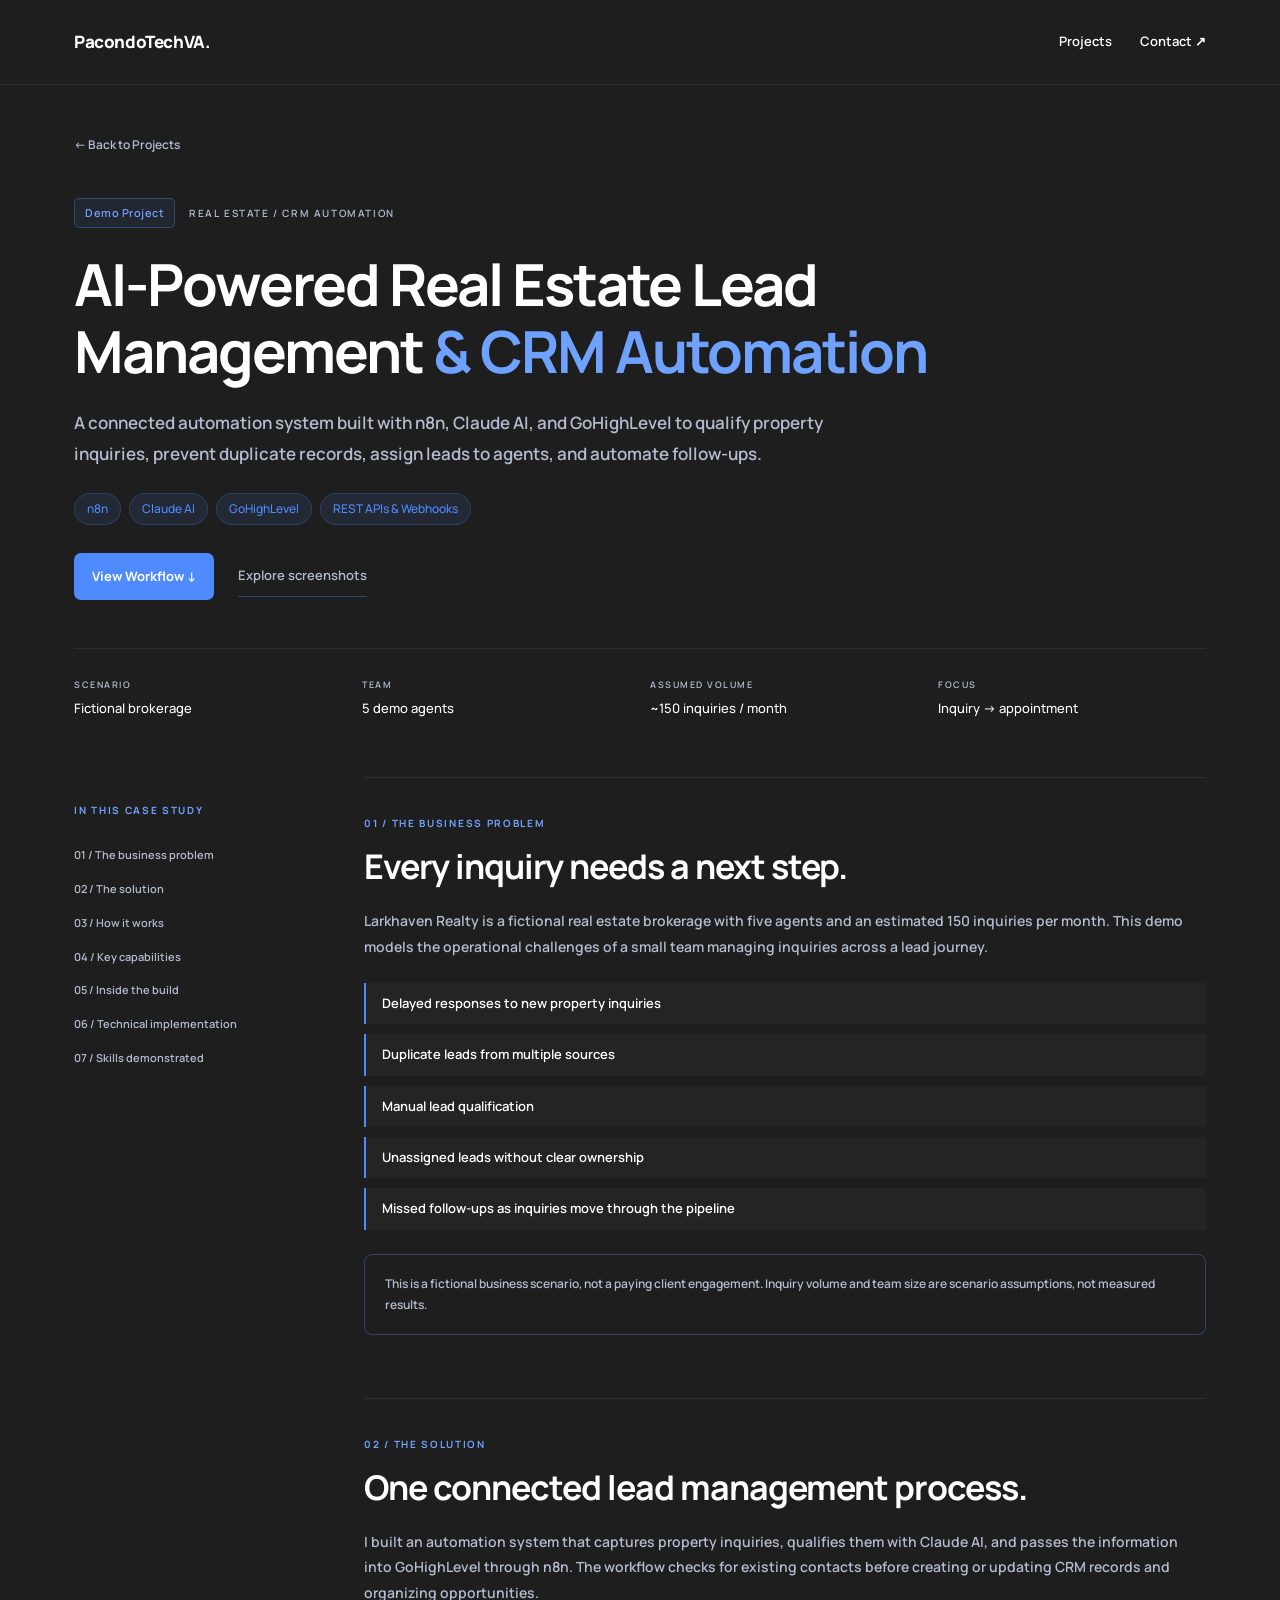
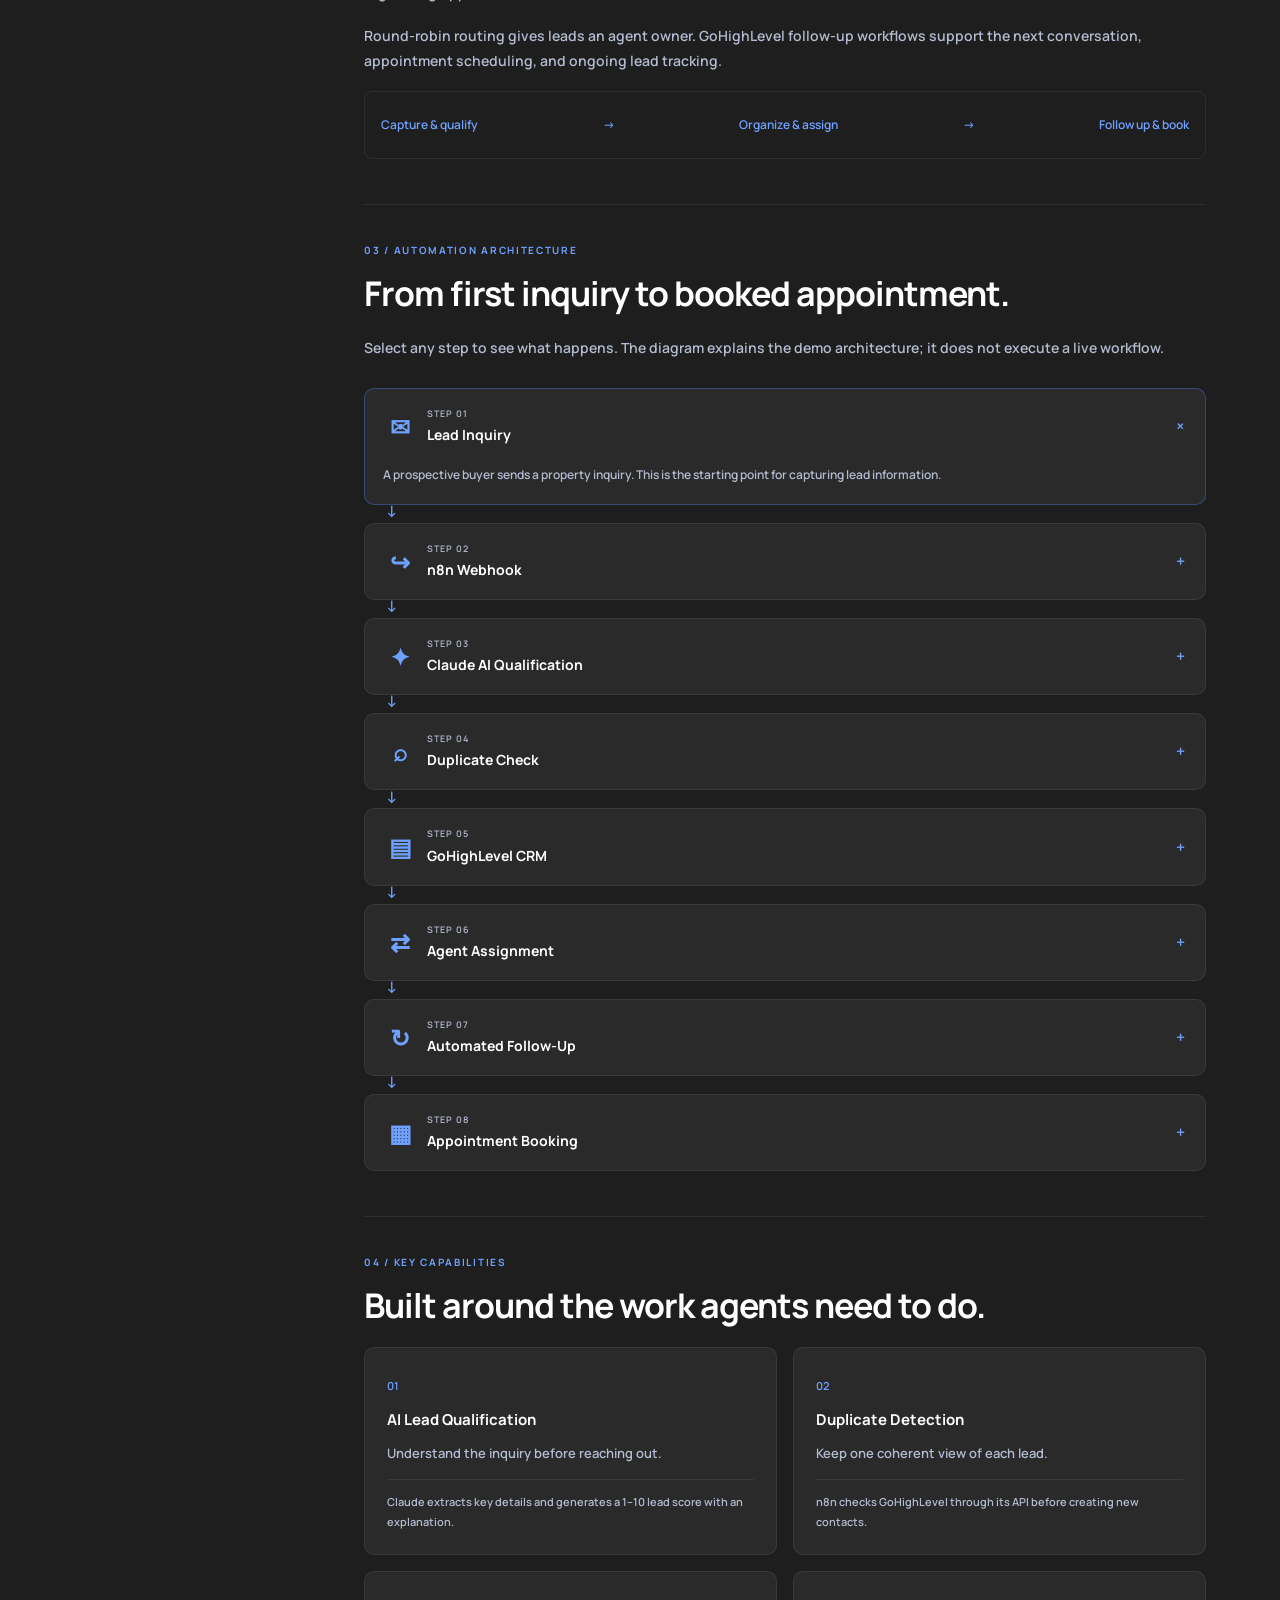
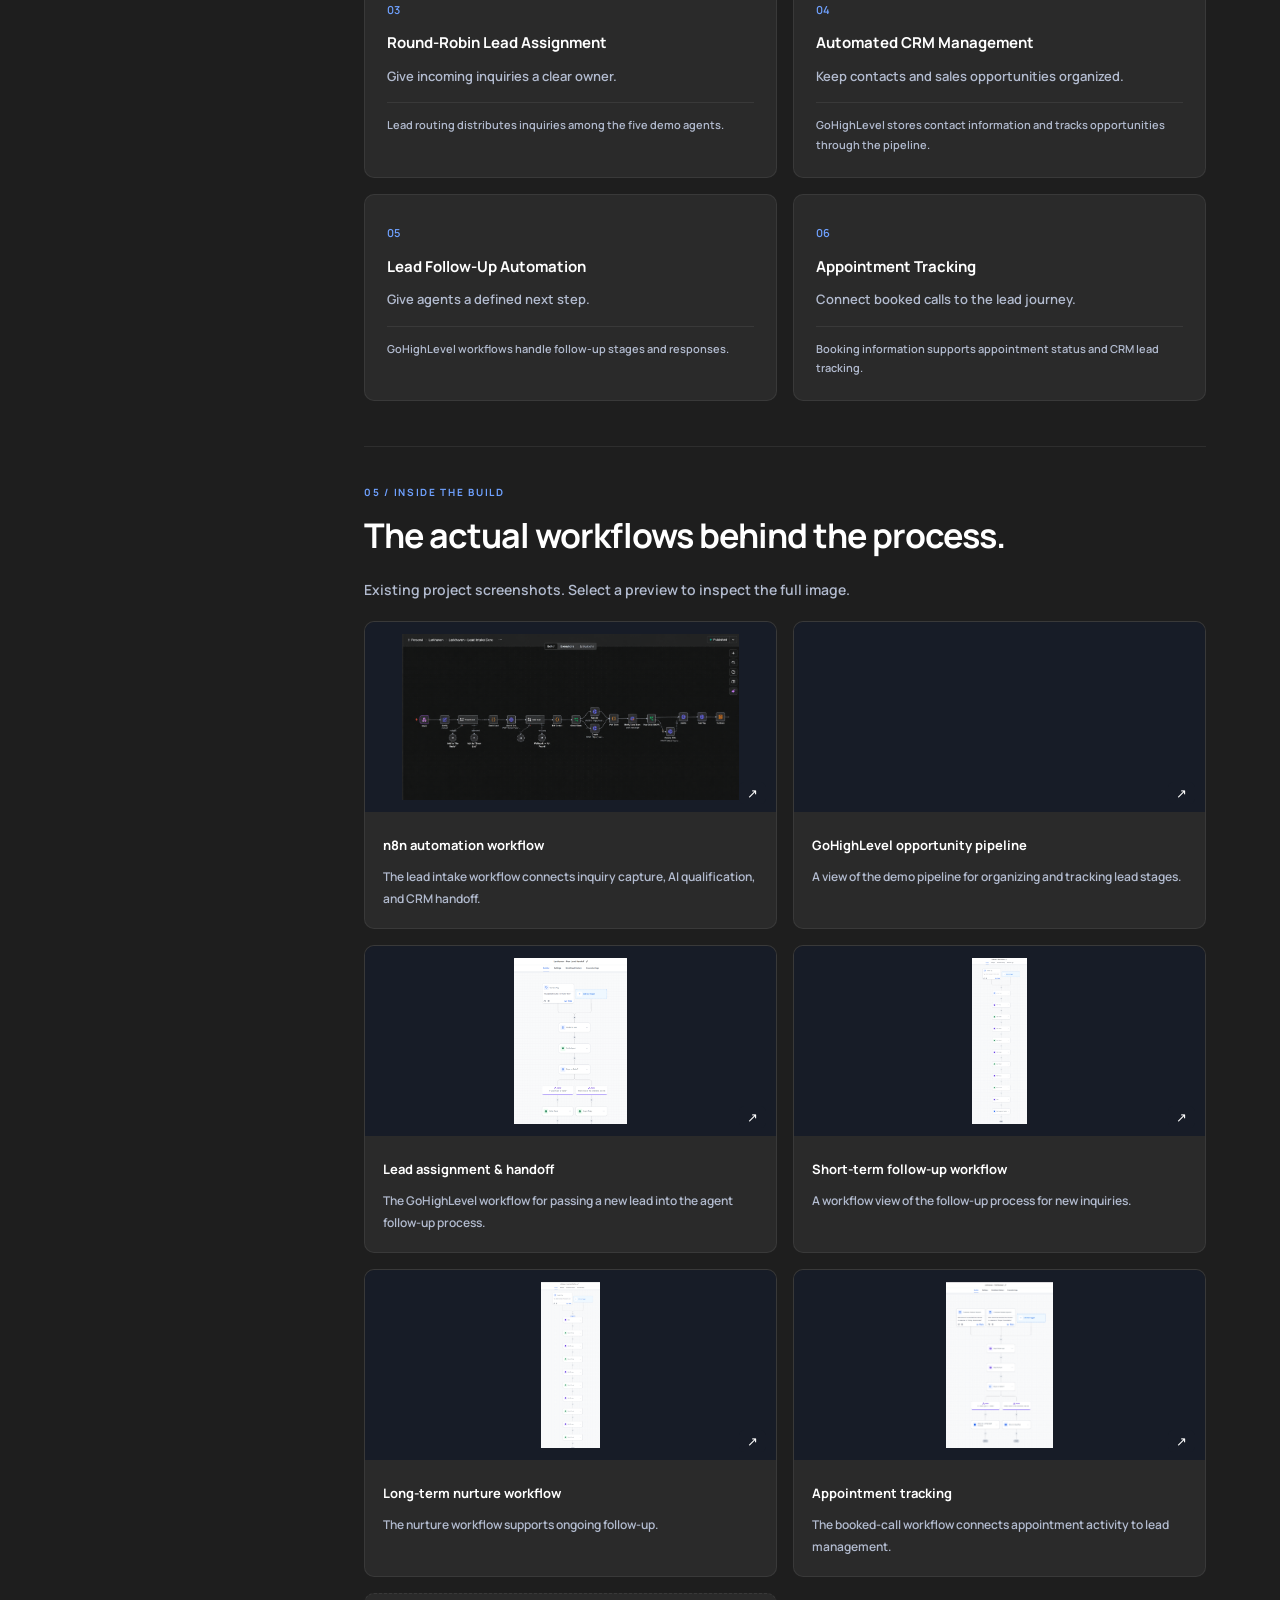
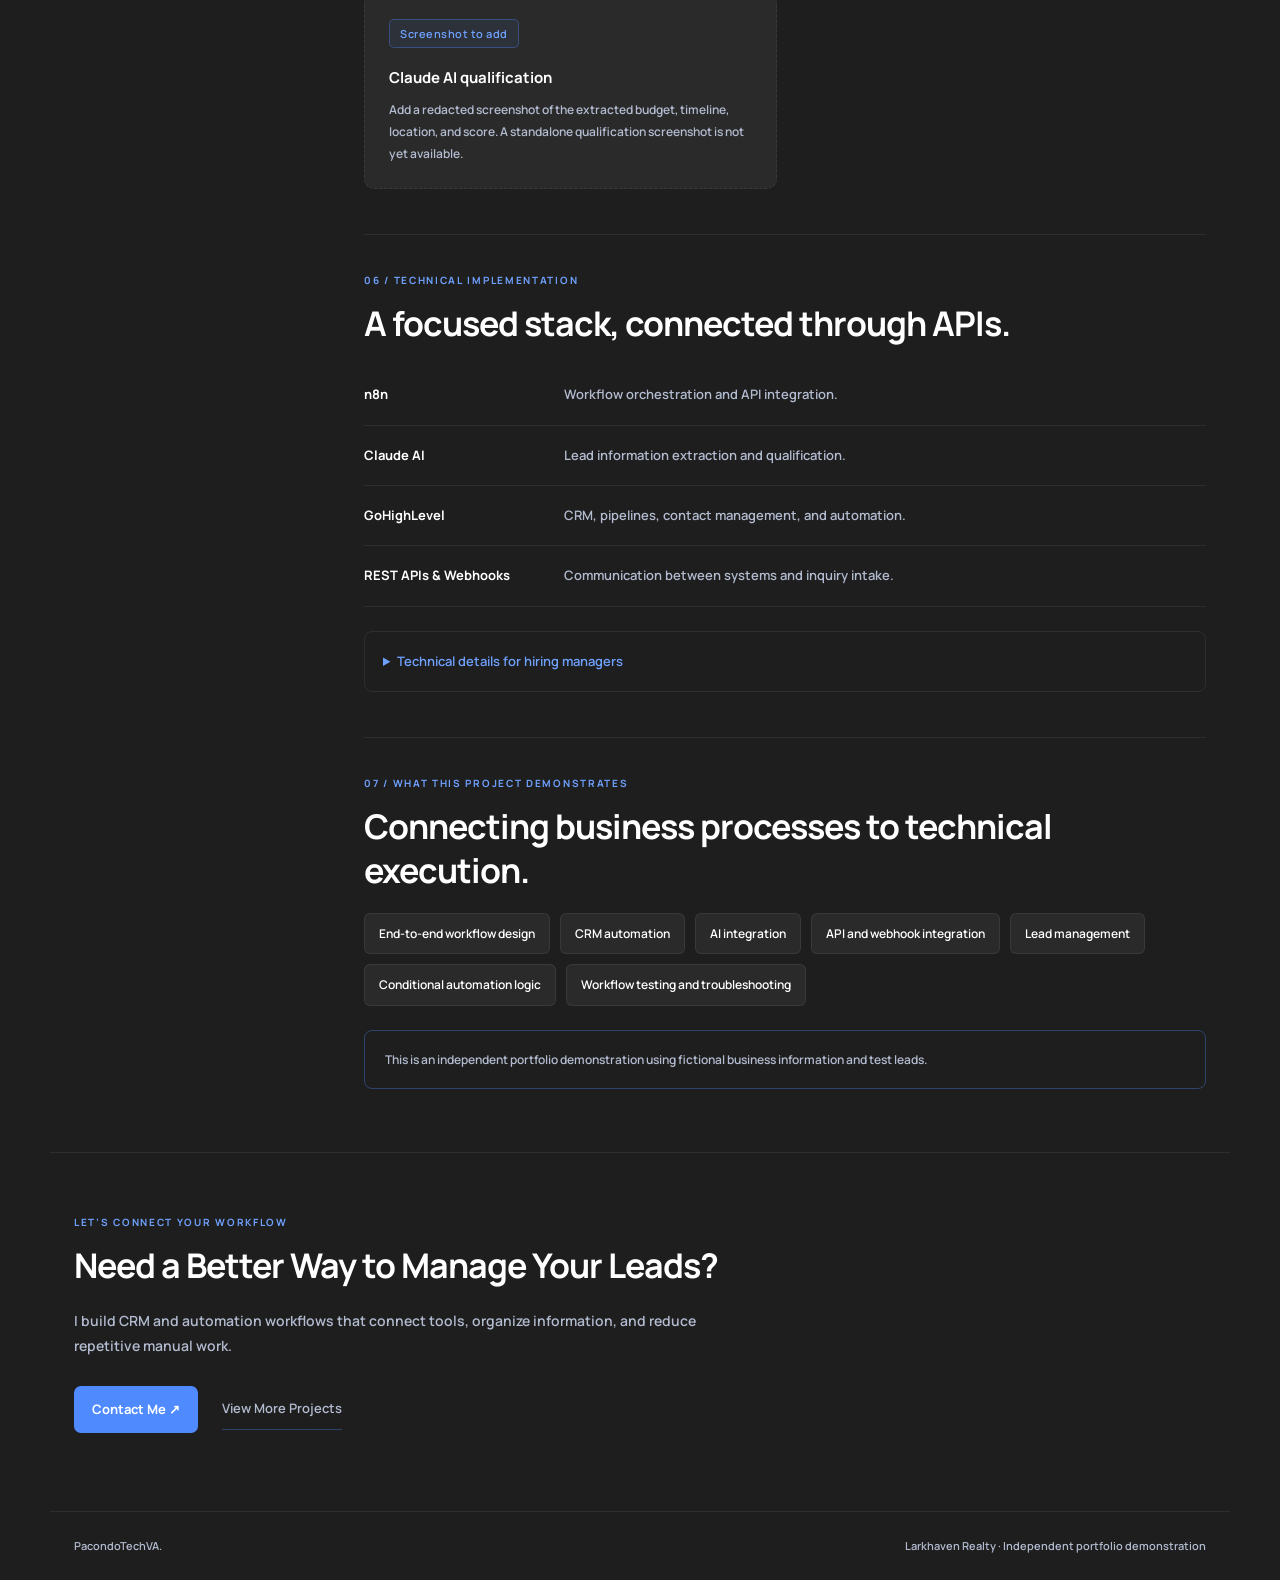
==== projects/larkhaven-realty/index.html @ 7e3799ce "Improve portfolio cards and add Larkhaven automation case study" ====
<!DOCTYPE html>
<html lang="en"><head>
<meta charset="UTF-8"><meta name="viewport" content="width=device-width, initial-scale=1">
<title>Larkhaven Realty AI Automation Case Study | PacondoTechVA</title>
<meta name="description" content="An independent portfolio demo connecting n8n, Claude AI, and GoHighLevel for real estate lead qualification, CRM management, agent routing, and follow-up.">
<link rel="canonical" href="https://pacondotechva.me/projects/larkhaven-realty/">
<meta property="og:type" content="article"><meta property="og:title" content="Larkhaven Realty AI Automation | PacondoTechVA">
<meta property="og:description" content="Explore a fictional real estate lead management system built with n8n, Claude AI, and GoHighLevel.">
<meta property="og:url" content="https://pacondotechva.me/projects/larkhaven-realty/">
<meta property="og:image" content="https://pacondotechva.me/images/n8n/Lead%20Intake.png"><meta property="og:image:alt" content="Larkhaven Realty n8n lead intake workflow">
<link rel="icon" href="../../images/webicon.png"><link rel="stylesheet" href="../../css/styles.css"><link rel="stylesheet" href="../../css/portfolio.css">
<link rel="preconnect" href="https://fonts.googleapis.com"><link rel="preconnect" href="https://fonts.gstatic.com" crossorigin><link href="https://fonts.googleapis.com/css2?family=Manrope:wght@400;500;600;700&display=swap" rel="stylesheet">
<script src="../../js/case-study.js" defer></script></head>
<body class="case-page"><a class="skip-link" href="#main">Skip to content</a>
<nav class="case-nav" aria-label="Main navigation"><div class="container"><a class="nav-logo" href="../../index.html">PacondoTechVA.</a><div><a href="../../index.html#portfolio">Projects</a><a href="../../index.html#contact">Contact <span aria-hidden="true">↗</span></a></div></div></nav>
<main id="main">
<header class="case-hero container"><a class="back-link" href="../../index.html#portfolio">← Back to Projects</a><div class="case-label"><span class="demo-badge">Demo Project</span><span>REAL ESTATE / CRM AUTOMATION</span></div>
<h1>AI-Powered Real Estate Lead Management <span>&amp; CRM Automation</span></h1>
<p class="case-intro">A connected automation system built with n8n, Claude AI, and GoHighLevel to qualify property inquiries, prevent duplicate records, assign leads to agents, and automate follow-ups.</p>
<div class="tag-row"><span class="tag">n8n</span><span class="tag">Claude AI</span><span class="tag">GoHighLevel</span><span class="tag">REST APIs &amp; Webhooks</span></div>
<div class="case-actions"><a class="case-link" href="#workflow">View Workflow ↓</a><a class="case-secondary" href="#screenshots">Explore screenshots</a></div>
<div class="case-facts"><div><span>SCENARIO</span><strong>Fictional brokerage</strong></div><div><span>TEAM</span><strong>5 demo agents</strong></div><div><span>ASSUMED VOLUME</span><strong>~150 inquiries / month</strong></div><div><span>FOCUS</span><strong>Inquiry → appointment</strong></div></div>
</header>
<div class="container case-layout"><aside class="case-toc" aria-label="Case study sections"><span class="project-eyebrow">IN THIS CASE STUDY</span><a href="#overview">01 / The business problem</a><a href="#solution">02 / The solution</a><a href="#workflow">03 / How it works</a><a href="#features">04 / Key capabilities</a><a href="#screenshots">05 / Inside the build</a><a href="#technical">06 / Technical implementation</a><a href="#skills">07 / Skills demonstrated</a></aside><div class="case-content">
<section id="overview" class="case-section"><span class="project-eyebrow">01 / THE BUSINESS PROBLEM</span><h2>Every inquiry needs a next step.</h2><p>Larkhaven Realty is a fictional real estate brokerage with five agents and an estimated 150 inquiries per month. This demo models the operational challenges of a small team managing inquiries across a lead journey.</p><ul class="problem-list"><li>Delayed responses to new property inquiries</li><li>Duplicate leads from multiple sources</li><li>Manual lead qualification</li><li>Unassigned leads without clear ownership</li><li>Missed follow-ups as inquiries move through the pipeline</li></ul><p class="case-note">This is a fictional business scenario, not a paying client engagement. Inquiry volume and team size are scenario assumptions, not measured results.</p></section>
<section id="solution" class="case-section"><span class="project-eyebrow">02 / THE SOLUTION</span><h2>One connected lead management process.</h2><p>I built an automation system that captures property inquiries, qualifies them with Claude AI, and passes the information into GoHighLevel through n8n. The workflow checks for existing contacts before creating or updating CRM records and organizing opportunities.</p><p>Round-robin routing gives leads an agent owner. GoHighLevel follow-up workflows support the next conversation, appointment scheduling, and ongoing lead tracking.</p><div class="solution-strip"><span>Capture &amp; qualify</span><span aria-hidden="true">→</span><span>Organize &amp; assign</span><span aria-hidden="true">→</span><span>Follow up &amp; book</span></div></section>
<section id="workflow" class="case-section"><span class="project-eyebrow">03 / AUTOMATION ARCHITECTURE</span><h2>From first inquiry to booked appointment.</h2><p>Select any step to see what happens. The diagram explains the demo architecture; it does not execute a live workflow.</p><ol class="architecture"><li><details open><summary><span class="flow-icon" aria-hidden="true">✉</span><span><small>STEP 01</small><strong>Lead Inquiry</strong></span><span class="flow-toggle" aria-hidden="true">+</span></summary><p>A prospective buyer sends a property inquiry. This is the starting point for capturing lead information.</p></details></li><li><details><summary><span class="flow-icon" aria-hidden="true">↪</span><span><small>STEP 02</small><strong>n8n Webhook</strong></span><span class="flow-toggle" aria-hidden="true">+</span></summary><p>The webhook receives the inquiry and starts the connected lead intake workflow.</p></details></li><li><details><summary><span class="flow-icon" aria-hidden="true">✦</span><span><small>STEP 03</small><strong>Claude AI Qualification</strong></span><span class="flow-toggle" aria-hidden="true">+</span></summary><p>Claude extracts budget, buying timeline, and preferred location, then produces a lead score from 1 to 10 with a short explanation.</p></details></li><li><details><summary><span class="flow-icon" aria-hidden="true">⌕</span><span><small>STEP 04</small><strong>Duplicate Check</strong></span><span class="flow-toggle" aria-hidden="true">+</span></summary><p>n8n checks existing GoHighLevel contacts through its API before deciding whether to create or update a record.</p></details></li><li><details><summary><span class="flow-icon" aria-hidden="true">▤</span><span><small>STEP 05</small><strong>GoHighLevel CRM</strong></span><span class="flow-toggle" aria-hidden="true">+</span></summary><p>The contact is created or updated, and opportunities are created and organized in the CRM pipeline.</p></details></li><li><details><summary><span class="flow-icon" aria-hidden="true">⇄</span><span><small>STEP 06</small><strong>Agent Assignment</strong></span><span class="flow-toggle" aria-hidden="true">+</span></summary><p>Round-robin routing distributes incoming leads among the five agents in the fictional brokerage.</p></details></li><li><details><summary><span class="flow-icon" aria-hidden="true">↻</span><span><small>STEP 07</small><strong>Automated Follow-Up</strong></span><span class="flow-toggle" aria-hidden="true">+</span></summary><p>GoHighLevel workflows manage follow-up stages and responses, including short-term follow-up and long-term nurture.</p></details></li><li><details><summary><span class="flow-icon" aria-hidden="true">▦</span><span><small>STEP 08</small><strong>Appointment Booking</strong></span><span class="flow-toggle" aria-hidden="true">+</span></summary><p>Booking information connects back to lead tracking so the next stage remains visible in the CRM.</p></details></li></ol></section>
<section id="features" class="case-section"><span class="project-eyebrow">04 / KEY CAPABILITIES</span><h2>Built around the work agents need to do.</h2><div class="feature-grid"><article class="feature-card"><span class="feature-number">01</span><h3>AI Lead Qualification</h3><p>Understand the inquiry before reaching out.</p><p class="technical-caption">Claude extracts key details and generates a 1–10 lead score with an explanation.</p></article><article class="feature-card"><span class="feature-number">02</span><h3>Duplicate Detection</h3><p>Keep one coherent view of each lead.</p><p class="technical-caption">n8n checks GoHighLevel through its API before creating new contacts.</p></article><article class="feature-card"><span class="feature-number">03</span><h3>Round-Robin Lead Assignment</h3><p>Give incoming inquiries a clear owner.</p><p class="technical-caption">Lead routing distributes inquiries among the five demo agents.</p></article><article class="feature-card"><span class="feature-number">04</span><h3>Automated CRM Management</h3><p>Keep contacts and sales opportunities organized.</p><p class="technical-caption">GoHighLevel stores contact information and tracks opportunities through the pipeline.</p></article><article class="feature-card"><span class="feature-number">05</span><h3>Lead Follow-Up Automation</h3><p>Give agents a defined next step.</p><p class="technical-caption">GoHighLevel workflows handle follow-up stages and responses.</p></article><article class="feature-card"><span class="feature-number">06</span><h3>Appointment Tracking</h3><p>Connect booked calls to the lead journey.</p><p class="technical-caption">Booking information supports appointment status and CRM lead tracking.</p></article></div></section>
<section id="screenshots" class="case-section"><span class="project-eyebrow">05 / INSIDE THE BUILD</span><h2>The actual workflows behind the process.</h2><p>Existing project screenshots. Select a preview to inspect the full image.</p><div class="screenshot-grid"><figure><button class="screenshot-open" type="button" aria-label="Enlarge n8n automation workflow"><img src="../../images/n8n/Lead Intake.png" alt="n8n automation workflow" loading="lazy" decoding="async"><span aria-hidden="true">↗</span></button><figcaption><strong>n8n automation workflow</strong><p>The lead intake workflow connects inquiry capture, AI qualification, and CRM handoff.</p></figcaption></figure><figure><button class="screenshot-open" type="button" aria-label="Enlarge GoHighLevel opportunity pipeline"><img src="../../images/GHL/Larkhaven Realty/Pipeline.png" alt="GoHighLevel opportunity pipeline" loading="lazy" decoding="async"><span aria-hidden="true">↗</span></button><figcaption><strong>GoHighLevel opportunity pipeline</strong><p>A view of the demo pipeline for organizing and tracking lead stages.</p></figcaption></figure><figure><button class="screenshot-open" type="button" aria-label="Enlarge Lead assignment & handoff"><img src="../../images/GHL/Larkhaven Realty/New Lead Handoff.png" alt="Lead assignment & handoff" loading="lazy" decoding="async"><span aria-hidden="true">↗</span></button><figcaption><strong>Lead assignment & handoff</strong><p>The GoHighLevel workflow for passing a new lead into the agent follow-up process.</p></figcaption></figure><figure><button class="screenshot-open" type="button" aria-label="Enlarge Short-term follow-up workflow"><img src="../../images/GHL/Larkhaven Realty/Short Follow Up.png" alt="Short-term follow-up workflow" loading="lazy" decoding="async"><span aria-hidden="true">↗</span></button><figcaption><strong>Short-term follow-up workflow</strong><p>A workflow view of the follow-up process for new inquiries.</p></figcaption></figure><figure><button class="screenshot-open" type="button" aria-label="Enlarge Long-term nurture workflow"><img src="../../images/GHL/Larkhaven Realty/long term nurture.png" alt="Long-term nurture workflow" loading="lazy" decoding="async"><span aria-hidden="true">↗</span></button><figcaption><strong>Long-term nurture workflow</strong><p>The nurture workflow supports ongoing follow-up.</p></figcaption></figure><figure><button class="screenshot-open" type="button" aria-label="Enlarge Appointment tracking"><img src="../../images/GHL/Larkhaven Realty/Call booked.png" alt="Appointment tracking" loading="lazy" decoding="async"><span aria-hidden="true">↗</span></button><figcaption><strong>Appointment tracking</strong><p>The booked-call workflow connects appointment activity to lead management.</p></figcaption></figure><figure class="screenshot-placeholder"><span class="demo-badge">Screenshot to add</span><h3>Claude AI qualification</h3><p>Add a redacted screenshot of the extracted budget, timeline, location, and score. A standalone qualification screenshot is not yet available.</p></figure></div></section>
<section id="technical" class="case-section"><span class="project-eyebrow">06 / TECHNICAL IMPLEMENTATION</span><h2>A focused stack, connected through APIs.</h2><dl class="stack-list"><div><dt>n8n</dt><dd>Workflow orchestration and API integration.</dd></div><div><dt>Claude AI</dt><dd>Lead information extraction and qualification.</dd></div><div><dt>GoHighLevel</dt><dd>CRM, pipelines, contact management, and automation.</dd></div><div><dt>REST APIs &amp; Webhooks</dt><dd>Communication between systems and inquiry intake.</dd></div></dl><details class="technical-details"><summary>Technical details for hiring managers</summary><div><h3>Data and decision flow</h3><p>The qualification stage extracts budget, timeline, and preferred location, along with a 1–10 score and explanation. n8n checks GoHighLevel contacts through its API, then selects the create or update path. Contacts and opportunities support agent assignment, follow-up, and appointment tracking.</p><h3>Conditional automation</h3><p>Existing-contact checks determine the CRM record action. Agent distribution uses round-robin routing, while GoHighLevel workflows manage follow-up stages and responses.</p><p>No production performance or customer outcomes are claimed for this portfolio demonstration.</p></div></details></section>
<section id="skills" class="case-section"><span class="project-eyebrow">07 / WHAT THIS PROJECT DEMONSTRATES</span><h2>Connecting business processes to technical execution.</h2><ul class="skills-list"><li>End-to-end workflow design</li><li>CRM automation</li><li>AI integration</li><li>API and webhook integration</li><li>Lead management</li><li>Conditional automation logic</li><li>Workflow testing and troubleshooting</li></ul><p class="case-note">This is an independent portfolio demonstration using fictional business information and test leads.</p></section>
</div></div>
<section class="case-cta container"><span class="project-eyebrow">LET’S CONNECT YOUR WORKFLOW</span><h2>Need a Better Way to Manage Your Leads?</h2><p>I build CRM and automation workflows that connect tools, organize information, and reduce repetitive manual work.</p><div class="case-actions"><a class="case-link" href="../../index.html#contact">Contact Me ↗</a><a class="case-secondary" href="../../index.html#portfolio">View More Projects</a></div></section>
</main><footer class="case-footer container"><a href="../../index.html">PacondoTechVA.</a><span>Larkhaven Realty · Independent portfolio demonstration</span></footer>
<dialog class="screenshot-dialog" aria-label="Project screenshot"><button class="screenshot-close" type="button" aria-label="Close screenshot">×</button><img alt=""><p></p></dialog>
</body></html>
---- css/styles.css ----
/* ═══════════════════════════════════════════════════
   DESIGN TOKENS
═══════════════════════════════════════════════════ */
:root {
  --bg:          #1e1e1e;
  --bg-alt:      #242424;
  --bg-card:     #2a2a2a;
  --bg-card-h:   #313131;
  --accent:      #4f8bff;
  --accent-h:    #6fa1ff;
  --accent-2:    #7c5cfc;
  --success:     #00c896;
  --txt:         #ffffff;
  --txt-2:       #8892b0;
  --txt-3:       #515b78;
  --border:      rgba(255,255,255,0.07);
  --border-h:    rgba(79,139,255,0.35);
--shadow:      0 8px 32px rgba(0,0,0,0.4);
  --radius:      14px;
  --radius-lg:   22px;
  --ease:        0.28s cubic-bezier(0.4,0,0.2,1);
}

/* ═══════════════════════════════════════════════════
   RESET & BASE
═══════════════════════════════════════════════════ */
*, *::before, *::after { margin: 0; padding: 0; box-sizing: border-box; }


html { scroll-behavior: smooth; }

/* ═══════════════════════════════════════════════════
   CUSTOM CURSOR
═══════════════════════════════════════════════════ */
.custom-cursor {
  display: none;
  position: fixed;
  inset: 0;
  pointer-events: none;
  z-index: 20000;
  opacity: 0;
}
.custom-cursor * { pointer-events: none; }
.cursor-pointer {
  position: absolute;
  top: 0;
  left: 0;
  width: 28px;
  height: 34px;
  will-change: transform;
}
.cursor-arrow {
  display: block;
  width: 28px;
  height: 34px;
  overflow: visible;
  filter: drop-shadow(0 2px 2px rgba(0,0,0,0.35));
  /* Every state pivots at the tip so the click position stays exact. */
  transform-origin: 2px 2px;
  transition: transform 160ms cubic-bezier(0.2,0.8,0.2,1);
}
.cursor-arrow-active { opacity: 0; transition: opacity 160ms ease; }
.cursor-facet { fill: #4f8bff; opacity: 0.65; transition: fill 160ms ease; }
.custom-cursor.is-hovering .cursor-arrow { transform: rotate(-5deg) scale(1.08); }
.custom-cursor.is-hovering .cursor-arrow-active { opacity: 1; }
.custom-cursor.is-hovering .cursor-facet { fill: #3456bd; }
.custom-cursor.is-pressed .cursor-arrow { transform: scale(0.88); }
.cursor-action {
  position: absolute;
  top: 19px;
  left: 25px;
  width: 15px;
  height: 15px;
  border: 1px solid rgba(255,255,255,0.22);
  border-radius: 4px;
  background: #253858;
  box-shadow: 0 1px 3px rgba(0,0,0,0.2);
  opacity: 0;
  transform: translateY(3px) scale(0.8);
  transition: opacity 140ms ease, transform 140ms ease;
}
.cursor-action::before, .cursor-action::after {
  content: '';
  position: absolute;
  top: 6px;
  left: 3px;
  width: 7px;
  height: 1px;
  border-radius: 1px;
  background: #f2f7ff;
}
.cursor-action::after { transform: rotate(90deg); }
.custom-cursor[data-action="preview"] .cursor-action,
.custom-cursor[data-action="close"] .cursor-action { opacity: 1; transform: none; }
.custom-cursor[data-action="close"] .cursor-action::before { transform: rotate(45deg); }
.custom-cursor[data-action="close"] .cursor-action::after { transform: rotate(-45deg); }

@media (hover: hover) and (pointer: fine) and (prefers-reduced-motion: no-preference) and (forced-colors: none) {
  .custom-cursor { display: block; }
  .custom-cursor-active, .custom-cursor-active * { cursor: none !important; }
  .custom-cursor-active dialog::backdrop { cursor: none !important; }
  .custom-cursor-active .custom-cursor { opacity: 1; }
}

body {
  font-family: 'Montserrat', -apple-system, BlinkMacSystemFont, 'Segoe UI', sans-serif;
  font-weight: 600;
  background: var(--bg);
  color: var(--txt);
  line-height: 1.6;
  overflow-x: hidden;
}

a { text-decoration: none; color: inherit; }
ul { list-style: none; }
img { display: block; width: 100%; height: 100%; object-fit: cover; }
.tool-pill img { width: 24px; height: 24px; object-fit: contain; }
button { font-family: inherit; cursor: pointer; border: none; background: none; }

.container {
  max-width: 1180px;
  margin: 0 auto;
  padding: 0 24px;
}

.section { padding: 110px 0; }

/* ═══════════════════════════════════════════════════
   SECTION HEADER
═══════════════════════════════════════════════════ */
.section-head {
  text-align: center;
  margin-bottom: 64px;
}
.section-head h2 {
  font-size: clamp(30px, 4vw, 46px);
  font-weight: 800;
  letter-spacing: -1.2px;
  margin-bottom: 14px;
}
.section-head p {
  font-size: 16px;
  color: var(--txt-2);
  max-width: 540px;
  margin: 0 auto;
  line-height: 1.75;
}

/* ═══════════════════════════════════════════════════
   CARDS — shared base
═══════════════════════════════════════════════════ */
.card {
  background: var(--bg-card);
  border: 1px solid var(--border);
  border-radius: var(--radius-lg);
  transition: transform var(--ease), border-color var(--ease), box-shadow var(--ease), background var(--ease);
}
.card:hover {
  transform: translateY(-5px);
  border-color: var(--border-h);
  background: var(--bg-card-h);
  box-shadow: var(--shadow);
}

/* ═══════════════════════════════════════════════════
   TAGS
═══════════════════════════════════════════════════ */
.tag-row { display: flex; gap: 8px; flex-wrap: wrap; }
.tag {
  background: rgba(79,139,255,0.1);
  border: 1px solid rgba(79,139,255,0.22);
  color: var(--accent);
  padding: 4px 12px;
  border-radius: 100px;
  font-size: 12px;
  font-weight: 500;
}

/* ═══════════════════════════════════════════════════
   NAVBAR
═══════════════════════════════════════════════════ */
.navbar {
  position: fixed;
  inset: 0 0 auto 0;
  z-index: 999;
  padding: 14px 0;
  background: rgba(30,30,30,0.92);
  backdrop-filter: blur(16px);
  -webkit-backdrop-filter: blur(16px);
  border-bottom: 1px solid var(--border);
  transition: background var(--ease), border-color var(--ease);
}
.navbar.scrolled {
  background: rgba(13,15,24,0.98);
  border-color: rgba(255,255,255,0.11);
}

.nav-container {
  display: flex;
  align-items: center;
  gap: 32px;
}

.nav-logo {
  font-size: 17px;
  font-weight: 800;
  letter-spacing: -0.4px;
  white-space: nowrap;
  color: var(--txt);
}

.nav-links {
  display: flex;
  gap: 28px;
  margin-left: auto;
}
.nav-links a {
  font-size: 14px;
  font-weight: 500;
  color: var(--txt-2);
  transition: color var(--ease);
}
.nav-links a:hover { color: var(--txt); }

.nav-right {
  display: flex;
  align-items: center;
  gap: 10px;
  flex-shrink: 0;
}

.btn-theme {
  width: 36px;
  height: 36px;
  border-radius: 8px;
  border: 1px solid var(--border);
  background: transparent;
  color: var(--txt-2);
  display: flex;
  align-items: center;
  justify-content: center;
  transition: all var(--ease);
  font-size: 16px;
}
.btn-theme:hover { border-color: var(--accent); color: var(--accent); }

.btn-nav-contact {
  background: rgba(255,255,255,0.08);
  color: var(--txt);
  padding: 9px 22px;
  border-radius: 9px;
  font-size: 14px;
  font-weight: 600;
  border: 1px solid rgba(255,255,255,0.18);
  transition: all var(--ease);
  white-space: nowrap;
}
.btn-nav-contact:hover {
  background: rgba(255,255,255,0.14);
  border-color: rgba(255,255,255,0.3);
  transform: translateY(-1px);
}

.hamburger {
  display: none;
  flex-direction: column;
  gap: 5px;
  padding: 4px;
}
.hamburger span {
  display: block;
  width: 22px;
  height: 2px;
  background: var(--txt);
  border-radius: 2px;
  transition: var(--ease);
}
.hamburger.open span:nth-child(1) { transform: translateY(7px) rotate(45deg); }
.hamburger.open span:nth-child(2) { opacity: 0; }
.hamburger.open span:nth-child(3) { transform: translateY(-7px) rotate(-45deg); }

/* ═══════════════════════════════════════════════════
   HERO
═══════════════════════════════════════════════════ */
.hero {
  position: relative;
  min-height: auto;
  display: flex;
  align-items: center;
  padding: 120px 0 64px;
  overflow: hidden;
}

/* subtle radial colour bleeds */
.hero::before {
  content: '';
  position: absolute;
  inset: 0;
  background:
    radial-gradient(ellipse 60% 55% at 15% 55%, rgba(79,139,255,0.07) 0%, transparent 70%),
    radial-gradient(ellipse 50% 45% at 85% 20%, rgba(124,92,252,0.07) 0%, transparent 65%);
  pointer-events: none;
}

/* dot-grid texture */
.hero::after {
  content: '';
  position: absolute;
  inset: 0;
  background-image: radial-gradient(circle, rgba(255,255,255,0.04) 1px, transparent 1px);
  background-size: 36px 36px;
  pointer-events: none;
}

.hero-inner {
  position: relative;
  z-index: 1;
  width: 100%;
  max-width: 1360px;
  display: grid;
  grid-template-columns: minmax(0, 1fr) auto;
  align-items: center;
  gap: clamp(32px, 6vw, 96px);
}

/* badge — line style */
.badge {
  display: inline-flex;
  align-items: center;
  gap: 12px;
  font-size: 13px;
  font-weight: 400;
  color: var(--txt-2);
  margin-bottom: 20px;
  letter-spacing: 0.2px;
}
.badge-line {
  display: block;
  width: 36px;
  height: 1px;
  background: var(--txt-2);
  flex-shrink: 0;
}

/* heading */
.hero-text h1 {
  font-size: clamp(50px, 7.5vw, 88px);
  font-family: 'Dancing Script', cursive;
  font-weight: 700;
  line-height: 1.1;
  letter-spacing: 0;
  margin-bottom: 10px;
  color: var(--txt);
}
.hero-text h1 .line1 {
  display: inline-block;
}
.name-muted {
  display: inline-block;
  color: #ffffff;
  margin-right: 12px;
}
.name-accent {
  display: inline-block;
  color: #6b7280;
  font-family: 'Dancing Script', cursive;
  font-weight: 700;
  transition: color 0.3s ease;
  cursor: default;
}
.name-accent:hover { color: #ffffff; }
.hero-subtitle {
  font-size: 18px;
  font-weight: 500;
  color: var(--txt-2);
  margin-bottom: 18px;
  display: inline-block;
  perspective: 600px;
  transform-style: preserve-3d;
}
@keyframes flip-out {
  0%   { transform: rotateX(0deg); opacity: 1; }
  100% { transform: rotateX(-90deg); opacity: 0; }
}
@keyframes flip-in {
  0%   { transform: rotateX(90deg); opacity: 0; }
  100% { transform: rotateX(0deg); opacity: 1; }
}
.hero-subtitle.flipping-out { animation: flip-out 0.35s ease forwards; }
.hero-subtitle.flipping-in  { animation: flip-in  0.35s ease forwards; }
.hero-desc {
  font-size: 15px;
  color: var(--txt-2);
  max-width: 460px;
  line-height: 1.8;
  margin-bottom: 36px;
}
.hero-btns { display: flex; gap: 14px; flex-wrap: wrap; }

.hero-youtube {
  display: inline-flex;
  align-items: center;
  gap: 8px;
  margin-top: 18px;
  padding: 9px 14px;
  border: 1px solid rgba(255, 77, 77, 0.3);
  border-radius: 10px;
  background: rgba(255, 77, 77, 0.08);
  font-size: 14px;
  font-weight: 600;
  color: var(--txt);
  transition: background var(--ease), border-color var(--ease), box-shadow var(--ease);
}
.hero-youtube svg {
  width: 20px;
  height: 20px;
  flex: 0 0 20px;
  color: #ff4d4d;
}
.hero-youtube:hover,
.hero-youtube:focus-visible {
  background: rgba(255, 77, 77, 0.2);
  border-color: #ff4d4d;
  box-shadow: 0 0 18px rgba(255, 77, 77, 0.22);
}
.hero-youtube:focus-visible {
  outline: 2px solid #ff4d4d;
  outline-offset: 3px;
}

.btn-primary, .btn-outline {
  display: inline-flex;
  align-items: center;
  gap: 8px;
  padding: 13px 26px;
  border-radius: 10px;
  font-size: 15px;
  font-weight: 600;
  color: var(--txt);
  border: 1.5px solid;
  transition: border-color var(--ease), background var(--ease), transform var(--ease);
}
.btn-primary {
  background: transparent;
  border-color: rgba(255,255,255,0.5);
}
.btn-primary:hover {
  border-color: var(--txt);
  background: rgba(255,255,255,0.06);
  transform: translateY(-2px);
}
.btn-outline {
  background: rgba(255,255,255,0.08);
  border-color: rgba(255,255,255,0.15);
}
.btn-outline:hover {
  background: rgba(255,255,255,0.14);
  border-color: rgba(255,255,255,0.28);
  transform: translateY(-2px);
}

/* profile photo */
.hero-photo {
  position: relative;
  width: clamp(260px, 32vw, 420px);
  height: auto;
  aspect-ratio: 1;
  border-radius: 50%;
  overflow: hidden;
  background: #6f7684;
  flex-shrink: 0;
  animation: photo-float 4s ease-in-out infinite;
}
@keyframes photo-float {
  0%, 100% { transform: translateY(0px); }
  50%       { transform: translateY(-18px); }
}
.photo-fallback {
  display: none;
  position: absolute;
  inset: 0;
  align-items: center;
  justify-content: center;
  font-size: 90px;
  font-weight: 900;
  color: var(--accent);
  opacity: 0.35;
  border-radius: 50%;
}
/* sparkles */
.sparkle {
  position: absolute;
  color: var(--accent);
  pointer-events: none;
  z-index: 2;
  opacity: 0.3;
  font-style: normal;
}
/* gears — slow rotation */
.sp1 { top: 10%; left:  6%; font-size: 36px; animation: sp-rotate 18s linear infinite; opacity: 0.2; }
.sp4 { top: 55%; right: 5%; font-size: 54px; animation: sp-rotate 24s linear infinite reverse; opacity: 0.12; }
/* lightning — float */
.sp2 { top: 18%; right: 26%; font-size: 20px; animation: sp-float 3.5s ease-in-out infinite; animation-delay: 0.4s; opacity: 0.35; }
/* code brackets — pulse */
.sp3 { top: 70%; left: 35%; font-size: 18px; animation: sp-pulse 4s ease-in-out infinite; font-family: monospace; opacity: 0.3; }
.sp8 { top: 30%; right: 18%; font-size: 14px; animation: sp-pulse 5s ease-in-out infinite; animation-delay: 1s; font-family: monospace; opacity: 0.22; }
/* infinity — gentle float */
.sp5 { top: 82%; right: 20%; font-size: 24px; animation: sp-float 5s ease-in-out infinite; animation-delay: 1.5s; opacity: 0.28; }
/* arrow — horizontal drift */
.sp6 { top: 45%; left: 48%; font-size: 22px; animation: sp-drift 4s ease-in-out infinite; animation-delay: 0.8s; opacity: 0.25; }
/* loop — spin */
.sp7 { top: 78%; left: 12%; font-size: 20px; animation: sp-rotate 8s linear infinite; opacity: 0.25; }

/* tool logo floaters */
.sp-logo {
  opacity: 0.18;
  width: 48px;
  height: 48px;
  overflow: hidden;
}
.sp-logo img {
  width: 48px !important;
  height: 48px !important;
  object-fit: contain !important;
  border-radius: 10px;
  display: block;
}
.sp-zapier  { top: 5%;   right: 3%;   animation: sp-float 5s   ease-in-out infinite; animation-delay: 0s; }
.sp-ghl     { top: 25%;  right: 2%;   animation: sp-float 6s   ease-in-out infinite; animation-delay: 1.2s; }
.sp-n8n     { top: 45%;  right: 3%;   animation: sp-float 4.5s ease-in-out infinite; animation-delay: 0.6s; }
.sp-make    { top: 65%;  right: 2%;   animation: sp-float 5.5s ease-in-out infinite; animation-delay: 2s; }
.sp-monday  { top: 80%;  right: 3%;   animation: sp-float 5s   ease-in-out infinite; animation-delay: 1.8s; }
.sp-hubspot { top: 90%;  right: 20%;  animation: sp-float 6.5s ease-in-out infinite; animation-delay: 0.9s; }
.sp-claude  { top: 90%;  right: 40%;  animation: sp-float 4s   ease-in-out infinite; animation-delay: 1.5s; }

@media (max-width: 768px) {
  .sp-logo { display: none; }
}

@keyframes sp-float {
  0%,100% { transform: translateY(0); }
  50%      { transform: translateY(-14px); }
}
@keyframes sp-rotate {
  from { transform: rotate(0deg); }
  to   { transform: rotate(360deg); }
}
@keyframes sp-pulse {
  0%,100% { opacity: 0.22; transform: scale(1); }
  50%      { opacity: 0.5;  transform: scale(1.15); }
}
@keyframes sp-drift {
  0%,100% { transform: translateX(0); }
  50%      { transform: translateX(10px); }
}

/* ═══════════════════════════════════════════════════
   SERVICES
═══════════════════════════════════════════════════ */
.services { background: var(--bg-alt); }
.services-grid {
  display: grid;
  grid-template-columns: repeat(3, 1fr);
  gap: 22px;
}
.service-card { padding: 30px 28px; }
.service-icon {
  font-size: 30px;
  display: block;
  margin-bottom: 14px;
}
.service-card h3 {
  font-size: 16px;
  font-weight: 700;
  margin-bottom: 14px;
}
.service-card ul { display: flex; flex-direction: column; gap: 7px; }
.service-card li {
  font-size: 14px;
  color: var(--txt-2);
  display: flex;
  align-items: center;
  gap: 9px;
}
.service-card li::before {
  content: '';
  width: 5px;
  height: 5px;
  background: var(--accent);
  border-radius: 50%;
  flex-shrink: 0;
}

/* ═══════════════════════════════════════════════════
   TOOLS MARQUEE
═══════════════════════════════════════════════════ */
.tools { padding: 90px 0; }
.tools .section-head { margin-bottom: 48px; }

.marquee-wrap {
  overflow: hidden;
  -webkit-mask-image: linear-gradient(to right, transparent, black 12%, black 88%, transparent);
  mask-image: linear-gradient(to right, transparent, black 12%, black 88%, transparent);
}
.marquee-track {
  display: flex;
  gap: 16px;
  width: max-content;
  animation: marquee 28s linear infinite;
}
.marquee-track:hover { animation-play-state: paused; }
@keyframes marquee {
  from { transform: translateX(0); }
  to   { transform: translateX(-50%); }
}
.tool-pill {
  background: var(--bg-card);
  border: 1px solid var(--border);
  border-radius: 12px;
  padding: 12px 22px;
  font-size: 14px;
  font-weight: 600;
  color: var(--txt-2);
  white-space: nowrap;
  display: flex;
  align-items: center;
  gap: 10px;
  transition: border-color var(--ease), color var(--ease), background var(--ease);
}
.tool-pill img {
  width: 36px;
  height: 36px;
  object-fit: contain;
  flex-shrink: 0;
}
.tool-pill:hover { border-color: var(--accent); color: var(--txt); background: var(--bg-card-h); }
.tool-initial {
  width: 36px;
  height: 36px;
  border-radius: 7px;
  display: flex;
  align-items: center;
  justify-content: center;
  font-size: 10px;
  font-weight: 800;
  color: #fff;
  flex-shrink: 0;
  letter-spacing: -0.3px;
}

/* ═══════════════════════════════════════════════════
   PORTFOLIO
═══════════════════════════════════════════════════ */
.portfolio { background: var(--bg-alt); }

.tab-bar {
  display: flex;
  gap: 8px;
  justify-content: center;
  flex-wrap: wrap;
  margin-bottom: 16px;
}
.sub-tab-bar {
  display: none;
  gap: 6px;
  justify-content: center;
  flex-wrap: wrap;
  margin-bottom: 40px;
}
.sub-tab-bar.visible { display: flex; }
.sub-tab-btn {
  padding: 7px 16px;
  border-radius: 7px;
  font-size: 12px;
  font-weight: 500;
  border: 1px solid var(--border);
  color: var(--txt-2);
  background: transparent;
  transition: all var(--ease);
}
.sub-tab-btn:hover { color: var(--txt); border-color: rgba(255,255,255,0.18); background: var(--bg-card); }
.sub-tab-btn.active {
  background: var(--bg-card);
  border-color: var(--accent);
  color: var(--accent);
  font-weight: 600;
}
.tab-btn {
  padding: 14px 32px;
  border-radius: 12px;
  font-size: 16px;
  font-weight: 500;
  border: 1px solid var(--border);
  color: var(--txt-2);
  background: transparent;
  transition: all var(--ease);
}
.tab-btn:hover { color: var(--txt); border-color: rgba(255,255,255,0.18); background: var(--bg-card); }
.tab-btn.active {
  background: var(--accent);
  border-color: var(--accent);
  color: #fff;
  font-weight: 600;
}

.portfolio-grid {
  display: grid;
  grid-template-columns: repeat(2, 1fr);
  gap: 22px;
}

.port-card { overflow: hidden; }
.port-thumb {
  height: 210px;
  overflow: hidden;
  display: flex;
  align-items: center;
  justify-content: center;
  position: relative;
}
.port-thumb img { transition: transform 0.5s ease; }
.port-card:hover .port-thumb img { transform: scale(1.05); }

/* Gallery variant */
.port-gallery { display: flex; flex-direction: column; }
.port-gallery-main {
  height: 180px;
  overflow: hidden;
  display: flex;
  align-items: center;
  justify-content: center;
  cursor: zoom-in;
}
.port-gallery-main img { width: 100%; height: 100%; object-fit: cover; transition: transform 0.4s ease; }
.port-gallery-main:hover img { transform: scale(1.05); }
.gallery-arrow {
  position: absolute;
  top: 50%;
  transform: translateY(-50%);
  background: rgba(0,0,0,0.55);
  border: 1.5px solid rgba(255,255,255,0.2);
  color: #fff;
  font-size: 28px;
  width: 36px;
  height: 36px;
  border-radius: 50%;
  cursor: pointer;
  display: flex;
  align-items: center;
  justify-content: center;
  opacity: 1;
  transition: background 0.2s, transform 0.2s;
  z-index: 5;
  line-height: 1;
}
.gallery-arrow:hover { background: var(--accent); transform: translateY(-50%) scale(1.1); }
.gallery-prev { left: 10px; }
.gallery-next { right: 10px; }
.gallery-arrow.hidden { display: none; }
.port-gallery-thumbs {
  display: flex;
  gap: 4px;
  padding: 6px;
  background: var(--bg-alt);
  overflow-x: auto;
}
.port-gallery-thumb {
  flex: 1;
  min-width: 62px;
  cursor: pointer;
  border-radius: 6px;
  overflow: hidden;
  border: 2px solid transparent;
  transition: border-color 0.2s;
  position: relative;
}
.port-gallery-thumb img { width: 100%; height: 54px; object-fit: cover; display: block; }
.port-gallery-thumb span {
  display: block;
  text-align: center;
  font-size: 9px;
  color: var(--txt-2);
  padding: 2px 0 3px;
}
.port-gallery-thumb.active { border-color: var(--accent); }
.port-gallery-thumb:hover { border-color: var(--accent-h); }

.port-body { padding: 22px 24px 24px; }
.port-body h3 {
  font-size: 15px;
  font-weight: 700;
  line-height: 1.45;
  margin-bottom: 10px;
}
.port-body p {
  font-size: 13.5px;
  color: var(--txt-2);
  line-height: 1.7;
  margin-bottom: 8px;
  display: -webkit-box;
  -webkit-line-clamp: 3;
  -webkit-box-orient: vertical;
  overflow: hidden;
}
.port-body p.expanded {
  display: block;
  overflow: visible;
  -webkit-line-clamp: unset;
}
.project-outcome {
  margin: 14px 0;
  padding: 12px 14px;
  border-left: 3px solid var(--accent);
  border-radius: 0 8px 8px 0;
  background: var(--bg-alt);
  color: var(--txt-2);
  font-size: 13px;
  line-height: 1.7;
}
.project-outcome strong { color: var(--txt); }

.show-more-btn {
  background: none;
  border: none;
  color: var(--accent);
  font-size: 12.5px;
  font-weight: 600;
  cursor: pointer;
  padding: 0;
  margin-bottom: 12px;
  transition: color var(--ease);
}
.show-more-btn:hover { color: var(--accent-h); }

/* ═══════════════════════════════════════════════════
   CERTIFICATIONS
═══════════════════════════════════════════════════ */
.certs-grid {
  display: grid;
  grid-template-columns: repeat(3, 1fr);
  gap: 22px;
}
.cert-card { overflow: hidden; }
.cert-thumb {
  height: 195px;
  position: relative;
  overflow: hidden;
  background: linear-gradient(135deg, #0e1330, #1a2258);
  display: flex;
  align-items: center;
  justify-content: center;
}
.cert-thumb.cert-placeholder::after {
  content: 'Image coming soon';
  color: var(--txt-3);
  font-size: 13px;
}
.cert-badge-overlay {
  position: absolute;
  inset: 0;
  display: flex;
  align-items: center;
  justify-content: center;
  text-align: center;
  font-size: 11px;
  font-weight: 800;
  letter-spacing: 1px;
  color: rgba(255,200,0,0.45);
  pointer-events: none;
  line-height: 1.4;
}
/* hide overlay when real img loads */
.cert-thumb img ~ .cert-badge-overlay { display: none; }

.cert-clickable { cursor: zoom-in; }
.cert-clickable:hover img { transform: scale(1.04); transition: transform 0.3s ease; }

/* ═══ LIGHTBOX ═══ */
.lightbox {
  display: none;
  position: fixed;
  inset: 0;
  z-index: 9999;
  background: rgba(0,0,0,0.92);
  align-items: center;
  justify-content: center;
  padding: 24px;
  cursor: zoom-out;
}
.lightbox.open { display: flex; }
.lightbox-img {
  max-width: 90vw;
  max-height: 90vh;
  object-fit: contain;
  border-radius: 12px;
  box-shadow: 0 24px 80px rgba(0,0,0,0.6);
  width: auto;
  height: auto;
  cursor: default;
}
.lightbox-close {
  position: absolute;
  top: 20px;
  right: 28px;
  font-size: 36px;
  color: #fff;
  background: none;
  border: none;
  cursor: pointer;
  line-height: 1;
  opacity: 0.7;
  transition: opacity 0.2s;
}
.lightbox-close:hover { opacity: 1; }

.lb-arrow {
  position: absolute;
  top: 50%;
  transform: translateY(-50%);
  background: rgba(255,255,255,0.12);
  border: 1.5px solid rgba(255,255,255,0.3);
  color: #fff;
  font-size: 48px;
  width: 56px;
  height: 56px;
  border-radius: 50%;
  cursor: pointer;
  display: flex;
  align-items: center;
  justify-content: center;
  z-index: 10001;
  transition: background 0.2s;
  line-height: 1;
}
.lb-arrow:hover { background: var(--accent); }
.lb-prev { left: 20px; }
.lb-next { right: 20px; }
.lb-arrow.hidden { visibility: hidden; }


.resume-modal {
  display: none;
  position: fixed;
  inset: 0;
  z-index: 9999;
  background: rgba(0,0,0,0.92);
  align-items: center;
  justify-content: center;
  padding: 24px;
}
.resume-modal.open { display: flex; }
.resume-modal iframe {
  width: 90vw;
  height: 90vh;
  border: none;
  border-radius: 12px;
  box-shadow: 0 24px 80px rgba(0,0,0,0.6);
}

.cert-body { padding: 18px 20px 22px; }
.cert-body h3 { font-size: 14.5px; font-weight: 700; line-height: 1.4; margin-bottom: 7px; }
.cert-body > p { font-size: 12.5px; color: var(--txt-2); margin-bottom: 12px; }

/* ═══════════════════════════════════════════════════
   TESTIMONIALS
═══════════════════════════════════════════════════ */
.testimonials { background: var(--bg-alt); }

.testi-grid {
  display: grid;
  grid-template-columns: repeat(3, 1fr);
  gap: 22px;
}
.testi-card { padding: 26px 24px; }
.stars {
  color: #ffd93d;
  font-size: 15px;
  letter-spacing: 2px;
  margin-bottom: 14px;
}
.testi-card > p {
  font-size: 13.5px;
  color: var(--txt-2);
  line-height: 1.78;
  font-style: italic;
  margin-bottom: 22px;
}
.testi-author { display: flex; align-items: center; gap: 12px; }
.avatar {
  width: 42px;
  height: 42px;
  border-radius: 50%;
  background: linear-gradient(135deg, var(--accent), var(--accent-2));
  display: flex;
  align-items: center;
  justify-content: center;
  font-size: 13px;
  font-weight: 700;
  color: #fff;
  flex-shrink: 0;
}
.testi-author strong { display: block; font-size: 14px; margin-bottom: 2px; }
.testi-author span   { font-size: 12px; color: var(--txt-2); }

/* ═══════════════════════════════════════════════════
   STATS
═══════════════════════════════════════════════════ */
.stats-section {
  padding: 64px 0;
  background: linear-gradient(135deg, rgba(79,139,255,0.04) 0%, rgba(124,92,252,0.04) 100%);
  border-top: 1px solid var(--border);
  border-bottom: 1px solid var(--border);
}
.stats-grid {
  display: grid;
  grid-template-columns: repeat(3,1fr);
  gap: 24px;
  text-align: center;
}
.stat-number {
  font-size: clamp(40px, 6vw, 64px);
  font-weight: 900;
  letter-spacing: -1.5px;
  background: linear-gradient(130deg, #fff 30%, var(--accent) 100%);
  -webkit-background-clip: text;
  -webkit-text-fill-color: transparent;
  background-clip: text;
  margin-bottom: 8px;
}
.stat-star { font-size: 0.55em; vertical-align: middle; }
.stat-label { font-size: 14px; color: var(--txt-2); font-weight: 500; }

/* ═══════════════════════════════════════════════════
   CONTACT
═══════════════════════════════════════════════════ */
.contact-layout {
  display: grid;
  grid-template-columns: 1fr 1fr;
  gap: 48px;
  align-items: start;
}
.contact-calendar h3,
.contact-links-col h3 {
  font-size: 20px;
  font-weight: 700;
  margin-bottom: 22px;
}
.calendar-placeholder {
  background: var(--bg-card);
  border: 1px solid var(--border);
  border-radius: var(--radius-lg);
  padding: 60px 32px;
  text-align: center;
  color: var(--txt-2);
  min-height: 380px;
  display: flex;
  flex-direction: column;
  align-items: center;
  justify-content: center;
  gap: 12px;
}
.cal-icon { font-size: 48px; margin-bottom: 8px; }
.calendar-placeholder p { font-size: 14px; line-height: 1.7; max-width: 260px; }

.contact-links { display: flex; flex-direction: column; gap: 10px; }
.contact-link {
  display: flex;
  align-items: center;
  gap: 16px;
  background: var(--bg-card);
  border: 1px solid var(--border);
  border-radius: var(--radius);
  padding: 16px 20px;
  transition: all var(--ease);
}
.contact-link:hover {
  border-color: var(--border-h);
  background: var(--bg-card-h);
  transform: translateX(5px);
}
.clink-icon { font-size: 22px; width: 36px; text-align: center; flex-shrink: 0; }
.contact-link strong { display: block; font-size: 14px; font-weight: 600; margin-bottom: 2px; }
.contact-link span   { font-size: 12px; color: var(--txt-2); }

/* ═══════════════════════════════════════════════════
   FOOTER
═══════════════════════════════════════════════════ */
.footer {
  background: var(--bg-alt);
  border-top: 1px solid var(--border);
  padding-top: 64px;
}
.footer-inner {
  display: grid;
  grid-template-columns: 2fr 1fr 1fr;
  gap: 48px;
  padding-bottom: 48px;
}
.footer-logo {
  font-size: 18px;
  font-weight: 800;
  letter-spacing: -0.4px;
  margin-bottom: 12px;
}
.footer-brand p { font-size: 14px; color: var(--txt-2); line-height: 1.7; max-width: 240px; }
.footer-nav h4, .footer-social h4 {
  font-size: 11px;
  font-weight: 700;
  text-transform: uppercase;
  letter-spacing: 0.8px;
  color: var(--txt-3);
  margin-bottom: 16px;
}
.footer-nav ul { display: flex; flex-direction: column; gap: 10px; }
.footer-nav a { font-size: 14px; color: var(--txt-2); transition: color var(--ease); }
.footer-nav a:hover { color: var(--txt); }

.social-row { display: flex; gap: 8px; }
.social-btn {
  width: 36px;
  height: 36px;
  background: var(--bg-card);
  border: 1px solid var(--border);
  border-radius: 8px;
  display: flex;
  align-items: center;
  justify-content: center;
  font-size: 12px;
  font-weight: 700;
  color: var(--txt-2);
  transition: all var(--ease);
}
.social-btn:hover { border-color: var(--accent); color: var(--accent); transform: translateY(-2px); }

.footer-bottom {
  border-top: 1px solid var(--border);
  padding: 22px 0;
  text-align: center;
}
.footer-bottom p { font-size: 13px; color: var(--txt-3); }

/* ═══════════════════════════════════════════════════
   SCROLL-IN ANIMATIONS
═══════════════════════════════════════════════════ */
.animate-up {
  opacity: 0;
  transform: translateY(28px);
  transition: opacity 0.55s ease, transform 0.55s ease;
}
.animate-up.in-view {
  opacity: 1;
  transform: translateY(0);
}

/* ═══════════════════════════════════════════════════
   RESPONSIVE — 1024px
═══════════════════════════════════════════════════ */
@media (max-width: 1024px) {
  .services-grid  { grid-template-columns: repeat(2,1fr); }
  .certs-grid     { grid-template-columns: repeat(2,1fr); }
  .testi-grid     { grid-template-columns: repeat(2,1fr); }
}

/* ═══════════════════════════════════════════════════
   RESPONSIVE — 768px
═══════════════════════════════════════════════════ */
/* Keep the expanded navigation usable on smaller laptops and tablets. */
@media (min-width: 769px) and (max-width: 1100px) {
  .nav-links { display: none; }
  .nav-links.open {
    display: flex;
    flex-direction: column;
    position: absolute;
    top: 100%;
    left: 0; right: 0;
    background: rgba(13,15,24,0.98);
    border-bottom: 1px solid var(--border);
    padding: 20px 24px;
    gap: 18px;
  }
  .nav-right { margin-left: auto; }
  .hamburger { display: flex; }
}

@media (max-width: 768px) {
  .nav-links { display: none; }
  .nav-links.open {
    display: flex;
    flex-direction: column;
    position: absolute;
    top: 100%;
    left: 0; right: 0;
    background: rgba(13,15,24,0.98);
    border-bottom: 1px solid var(--border);
    padding: 20px 24px;
    gap: 18px;
  }
  .btn-nav-contact { display: none; }
  .hamburger { display: flex; }

  .hero { padding: 100px 0 60px; }
  .hero-inner {
    grid-template-columns: 1fr;
    text-align: center;
    gap: 40px;
  }
  .hero-photo {
    order: -1;
    width: 210px;
    height: 210px;
    margin: 0 auto;
  }
  .hero-desc  { margin: 0 auto 34px; }
  .hero-btns  { justify-content: center; }
  .badge      { justify-content: center; }

  .services-grid  { grid-template-columns: 1fr; }
  .portfolio-grid { grid-template-columns: 1fr; }
  .certs-grid     { grid-template-columns: 1fr; }
  .testi-grid     { grid-template-columns: 1fr; }
  .stats-grid     { grid-template-columns: 1fr; gap: 36px; }
  .contact-layout { grid-template-columns: 1fr; }
  .footer-inner   { grid-template-columns: 1fr; gap: 32px; }

  .tab-btn { font-size: 12px; padding: 8px 14px; }
}

/* ═══════════════════════════════════════════════════
   RESPONSIVE — 480px
═══════════════════════════════════════════════════ */
@media (max-width: 480px) {
  .section { padding: 72px 0; }
  .hero-photo { width: 175px; height: 175px; }
  .section-head h2 { font-size: 28px; }
}

/* ═══════════════════════════════════════════════════
   LIGHT THEME
═══════════════════════════════════════════════════ */
[data-theme="light"] {
  --bg:       #f5f6fb;
  --bg-alt:   #edeef6;
  --bg-card:  #ffffff;
  --bg-card-h: #f4f5ff;
  --txt:      #0d0f18;
  --txt-2:    #4a5270;
  --txt-3:    #8892b0;
  --border:   rgba(0,0,0,0.08);
  --border-h: rgba(79,139,255,0.35);
  --shadow:   0 8px 32px rgba(0,0,0,0.12);
}
[data-theme="light"] .navbar        { background: rgba(245,246,251,0.92); }
[data-theme="light"] .navbar.scrolled { background: rgba(245,246,251,0.98); }
[data-theme="light"] .nav-links.open { background: rgba(245,246,251,0.98); }

[data-theme="light"] .hero::after {
  background-image: radial-gradient(circle, rgba(0,0,0,0.05) 1px, transparent 1px);
}
[data-theme="light"] .name-muted { color: rgba(13,15,24,0.45); }

[data-theme="light"] .btn-primary { border-color: rgba(0,0,0,0.3); }
[data-theme="light"] .btn-primary:hover { background: rgba(0,0,0,0.04); border-color: rgba(0,0,0,0.55); }
[data-theme="light"] .btn-outline  { background: rgba(0,0,0,0.05); border-color: rgba(0,0,0,0.12); }
[data-theme="light"] .btn-outline:hover { background: rgba(0,0,0,0.08); border-color: rgba(0,0,0,0.22); }
[data-theme="light"] .btn-nav-contact { background: rgba(0,0,0,0.06); border-color: rgba(0,0,0,0.14); }

[data-theme="light"] .stat-number {
  background: linear-gradient(130deg, #0d0f18 30%, var(--accent) 100%);
  -webkit-background-clip: text;
  background-clip: text;
}

/* ═══════════════════════════════════════════════════
   AI CHAT
═══════════════════════════════════════════════════ */
.chat-bubble {
  position: fixed;
  bottom: 28px; right: 28px;
  width: 56px; height: 56px;
  border-radius: 50%;
  background: var(--accent);
  color: #fff;
  display: flex; align-items: center; justify-content: center;
  cursor: pointer;
  border: none;
  box-shadow: 0 4px 20px rgba(0,0,0,0.35);
  z-index: 9999;
  transition: transform 0.2s, opacity 0.2s;
}
.chat-bubble svg { width: 24px; height: 24px; }
.chat-bubble:hover { transform: scale(1.1); }
.chat-bubble.hide { opacity: 0; pointer-events: none; transform: scale(0.8); }
.chat-bubble-dot {
  position: absolute;
  top: 6px; right: 6px;
  width: 10px; height: 10px;
  border-radius: 50%;
  background: #22c55e;
  border: 2px solid var(--accent);
}

.chat-window {
  position: fixed;
  bottom: 96px; right: 28px;
  width: 350px;
  height: 480px;
  border-radius: 16px;
  background: var(--bg-card);
  border: 1px solid var(--border);
  box-shadow: 0 8px 40px rgba(0,0,0,0.45);
  display: flex;
  flex-direction: column;
  z-index: 9998;
  opacity: 0;
  transform: translateY(20px) scale(0.96);
  pointer-events: none;
  transition: opacity 0.25s ease, transform 0.25s ease;
  overflow: hidden;
}
.chat-window.open { opacity: 1; transform: none; pointer-events: all; }

.chat-header {
  display: flex; align-items: center; justify-content: space-between;
  padding: 14px 16px;
  background: var(--accent);
  color: #fff;
  flex-shrink: 0;
}
.chat-header-info { display: flex; align-items: center; gap: 10px; }
.chat-avatar {
  width: 36px; height: 36px;
  border-radius: 50%;
  background: rgba(255,255,255,0.22);
  display: flex; align-items: center; justify-content: center;
  font-weight: 700;
}
.chat-name { font-weight: 600; font-size: 14px; }
.chat-status { font-size: 11px; opacity: 0.85; display: flex; align-items: center; gap: 5px; }
.chat-online-dot { width: 7px; height: 7px; border-radius: 50%; background: #86efac; }
.chat-close {
  background: none; border: none; color: #fff;
  font-size: 24px; line-height: 1; cursor: pointer;
  opacity: 0.8; transition: opacity 0.2s;
}
.chat-close:hover { opacity: 1; }

.chat-messages {
  flex: 1;
  overflow-y: auto;
  padding: 16px;
  display: flex;
  flex-direction: column;
  gap: 10px;
}
.chat-msg { display: flex; max-width: 85%; }
.chat-msg span {
  padding: 10px 14px;
  font-size: 13px;
  line-height: 1.55;
}
.chat-msg.bot { align-self: flex-start; }
.chat-msg.bot span {
  background: var(--bg);
  color: var(--txt);
  border-radius: 4px 16px 16px 16px;
}
.chat-msg.user { align-self: flex-end; }
.chat-msg.user span {
  background: var(--accent);
  color: #fff;
  border-radius: 16px 16px 4px 16px;
}
.chat-msg a { color: var(--accent); text-decoration: underline; }
.chat-msg.user a { color: #fff; }

.chat-dot {
  display: inline-block;
  width: 6px; height: 6px;
  margin: 0 1px;
  border-radius: 50%;
  background: var(--txt-2);
  animation: chatBlink 1.3s infinite both;
}
.chat-dot:nth-child(2) { animation-delay: 0.18s; }
.chat-dot:nth-child(3) { animation-delay: 0.36s; }
@keyframes chatBlink { 0%, 80%, 100% { opacity: 0.25; } 40% { opacity: 1; } }

.chat-suggestions { display: flex; flex-wrap: wrap; gap: 6px; }
.chat-chip {
  padding: 6px 12px;
  border-radius: 20px;
  border: 1px solid var(--accent);
  background: transparent;
  color: var(--accent);
  font-size: 12px;
  cursor: pointer;
  transition: background 0.2s, color 0.2s;
}
.chat-chip:hover { background: var(--accent); color: #fff; }

.chat-input-row {
  display: flex; align-items: center; gap: 8px;
  padding: 12px 14px;
  border-top: 1px solid var(--border);
  flex-shrink: 0;
}
.chat-input {
  flex: 1;
  padding: 9px 14px;
  border-radius: 20px;
  border: 1px solid var(--border);
  background: var(--bg);
  color: var(--txt);
  font-size: 13px;
  outline: none;
  transition: border-color 0.2s;
}
.chat-input:focus { border-color: var(--accent); }
.chat-send {
  width: 36px; height: 36px;
  border-radius: 50%;
  background: var(--accent);
  border: none; color: #fff;
  display: flex; align-items: center; justify-content: center;
  cursor: pointer;
  flex-shrink: 0;
  transition: transform 0.2s;
}
.chat-send:hover { transform: scale(1.1); }
.chat-send svg { width: 16px; height: 16px; }

@media (max-width: 420px) {
  .chat-window { width: calc(100vw - 24px); right: 12px; bottom: 84px; height: 70vh; }
  .chat-bubble { right: 16px; bottom: 16px; }
}
---- css/portfolio.css ----
/* Portfolio and case study additions; shared site tokens remain the source of truth. */
.portfolio { --txt-2: #b2bbcf; }
.project-eyebrow { display:block; color:var(--accent-h); font-size:10px; font-weight:700; letter-spacing:1.7px; line-height:1.8; margin-bottom:12px; }
.portfolio .section-head h2 { margin-top:12px; }
.portfolio-grid { align-items:start; gap:28px; }
.portfolio .port-card { border:1px solid var(--border); border-radius:18px; background:var(--bg-card); }
.portfolio .port-gallery-main,.portfolio .port-thumb { position:relative; height:240px; background:#171c27 !important; padding:16px; }
.portfolio .port-gallery-main img,.portfolio .port-thumb img { width:100%;height:100%;object-fit:contain; }
.portfolio .port-gallery-thumbs { padding:8px; gap:6px; }
.portfolio .port-gallery-thumb { flex:0 0 66px; background:var(--bg-card); }
.portfolio .port-gallery-thumb img { height:36px; }
.portfolio .port-gallery-thumb span { font-size:10px; }
.portfolio .port-body { padding:24px; }
.portfolio .port-body h3 { font-size:21px; letter-spacing:-.5px; }
.portfolio .port-body > p { display:block; overflow:visible; font-size:14px; line-height:1.8; }
.portfolio .project-highlights { display:grid;grid-template-columns:repeat(3,minmax(0,1fr));list-style:none;gap:8px;margin:20px 0; }
.project-highlights li { border-top:2px solid var(--border-h);padding-top:10px;font-size:11px;line-height:1.6;color:var(--txt-2); }
.portfolio .tag-row { margin-bottom:22px; }
.case-link { display:inline-flex;align-items:center;justify-content:space-between;gap:24px;background:var(--accent);color:#fff;padding:12px 18px;border-radius:7px;font-size:13px;font-weight:700;transition:background .2s,transform .2s; }
.case-link:hover { background:#326bd5;transform:translateY(-2px); }
.project-brief summary { list-style:none;cursor:pointer; }
.project-brief summary::-webkit-details-marker { display:none; }
.brief-content { border-top:1px solid var(--border);padding-top:16px;margin-top:18px; }
.brief-content h4 { margin-bottom:10px; }
.portfolio .brief-content p { display:block;overflow:visible; }
.portfolio .project-demo-launch { display:block;margin-top:16px;background:transparent;color:var(--txt-2);font-size:12px; }
.portfolio :is(a,button,summary,[tabindex]):focus-visible,.case-page :is(a,button,summary):focus-visible { outline:3px solid var(--accent-h);outline-offset:4px; }
.case-page { --txt-2:#b2bbcf; font-family:Manrope,sans-serif; line-height:1.8; }
.case-page .container { max-width:1180px; }
.case-page a { text-decoration:none; }
.case-nav { border-bottom:1px solid var(--border);background:var(--bg); }
.case-nav > div { display:flex;justify-content:space-between;align-items:center;min-height:84px;gap:20px; }
.case-nav > div > div { display:flex;gap:28px;font-size:13px; }
.case-hero { padding-top:44px;padding-bottom:55px; }
.back-link { font-size:12px;color:var(--txt-2); }
.case-label { display:flex;align-items:center;flex-wrap:wrap;gap:14px;margin:40px 0 22px;font-size:10px;letter-spacing:1.6px;color:var(--txt-2); }
.demo-badge { display:inline-block;border:1px solid var(--border-h);background:rgba(79,139,255,.08);color:var(--accent-h);padding:4px 10px;border-radius:5px;font-size:11px;letter-spacing:.5px; }
.case-hero h1 { font-size:clamp(32px,4.7vw,58px);max-width:1000px;letter-spacing:-2px;line-height:1.16;margin-bottom:24px; }
.case-hero h1 > span { color:var(--accent-h); }
.case-intro { max-width:800px;font-size:17px;color:var(--txt-2);margin-bottom:24px; }
.case-actions { display:flex;align-items:center;gap:24px;flex-wrap:wrap;margin:28px 0; }
.case-secondary { font-size:13px;color:var(--txt-2);border-bottom:1px solid var(--border-h);padding:8px 0; }
.case-facts { display:grid;grid-template-columns:repeat(4,minmax(0,1fr));gap:20px;border-top:1px solid var(--border);padding-top:28px;margin-top:48px; }
.case-facts span { display:block;font-size:9px;letter-spacing:1.5px;color:var(--txt-2); }
.case-facts strong { font-size:13px;font-weight:500; }
.case-layout { display:grid;grid-template-columns:225px minmax(0,1fr);gap:65px;align-items:start; }
.case-toc { position:sticky;top:35px;display:grid;gap:14px;padding:24px 0; }
.case-toc a { font-size:11px;color:var(--txt-2); }
.case-toc a:hover,.back-link:hover,.case-secondary:hover { color:var(--accent-h); }
.case-section { padding:36px 0 45px;border-top:1px solid var(--border);scroll-margin-top:24px; }
.case-section h2,.case-cta h2 { font-size:clamp(25px,3vw,34px);letter-spacing:-1px;line-height:1.3;margin-bottom:20px; }
.case-section > p { color:var(--txt-2);font-size:14px;margin-bottom:18px; }
.problem-list { list-style:none;display:grid;gap:10px;margin:24px 0; }
.problem-list li { border-left:2px solid var(--accent);padding:9px 16px;background:var(--bg-alt);font-size:13px; }
.case-note { padding:18px 20px;border:1px solid var(--border-h);border-radius:8px;font-size:12px !important;color:var(--txt-2);margin-top:24px; }
.solution-strip { display:flex;align-items:center;justify-content:space-between;gap:12px;padding:22px 16px;border:1px solid var(--border);border-radius:8px;font-size:12px;color:var(--accent-h); }
.architecture { list-style:none;display:grid;grid-template-columns:repeat(2,minmax(0,1fr));gap:18px 24px;margin-top:28px; }
.architecture li { position:relative;min-width:0; }
.architecture li:not(:last-child)::after { content:'↓';position:absolute;left:22px;bottom:-20px;color:var(--accent-h);font-size:16px; }
.architecture details { border:1px solid var(--border);border-radius:10px;background:var(--bg-card);height:100%;transition:border-color .2s; }
.architecture details[open] { border-color:var(--border-h); }
.architecture summary { list-style:none;display:flex;gap:12px;align-items:center;cursor:pointer;padding:18px 14px; }
.architecture summary::-webkit-details-marker { display:none; }
.flow-icon { width:30px;flex-shrink:0;color:var(--accent-h);font-size:24px;text-align:center; }
.architecture small { display:block;font-size:9px;letter-spacing:1px;color:var(--txt-2); }
.architecture strong { font-size:12px;display:block; }
.flow-toggle { margin-left:auto;color:var(--accent-h); }
.architecture details[open] .flow-toggle { transform:rotate(45deg); }
.architecture details p { padding:0 18px 18px;color:var(--txt-2);font-size:12px; }
.feature-grid,.screenshot-grid { display:grid;grid-template-columns:repeat(2,minmax(0,1fr));gap:16px; }
.feature-card { border:1px solid var(--border);border-radius:10px;padding:22px;background:var(--bg-card); }
.feature-number { font-size:11px;color:var(--accent-h); }
.feature-card h3 { font-size:15px;line-height:1.5;margin:10px 0; }
.feature-card p { font-size:13px;color:var(--txt-2); }
.feature-card .technical-caption { border-top:1px solid var(--border);padding-top:12px;margin-top:14px;font-size:11px; }
.screenshot-grid figure { border:1px solid var(--border);border-radius:10px;overflow:hidden;min-width:0;background:var(--bg-card); }
.screenshot-open { display:block;position:relative;width:100%;height:190px;padding:12px;border:0;background:#171c27;cursor:zoom-in; }
.screenshot-open img { width:100%;height:100%;object-fit:contain; }
.screenshot-open > span { position:absolute;right:10px;bottom:8px;color:white;background:#171c27;padding:2px 8px;border-radius:5px; }
.screenshot-grid figcaption { padding:18px; }
.screenshot-grid figcaption strong { font-size:13px; }
.screenshot-grid figcaption p,.screenshot-placeholder p { font-size:12px;color:var(--txt-2);margin-top:8px; }
.screenshot-placeholder { padding:24px;border-style:dashed !important; }
.screenshot-placeholder h3 { font-size:15px;margin-top:16px; }
.stack-list > div { display:grid;grid-template-columns:180px 1fr;gap:20px;padding:18px 0;border-bottom:1px solid var(--border);font-size:13px; }
.stack-list dt { font-weight:700; }.stack-list dd { color:var(--txt-2); }
.technical-details { border:1px solid var(--border);border-radius:8px;margin-top:24px; }
.technical-details summary { cursor:pointer;padding:18px;font-size:13px;color:var(--accent-h); }
.technical-details > div { padding:0 20px 20px;font-size:13px;color:var(--txt-2); }
.technical-details h3 { font-size:14px;color:var(--txt);margin:14px 0 8px; }
.skills-list { list-style:none;display:flex;gap:10px;flex-wrap:wrap; }
.skills-list li { padding:9px 14px;background:var(--bg-card);border:1px solid var(--border);border-radius:6px;font-size:12px; }
.case-cta { border-top:1px solid var(--border);padding-top:60px;padding-bottom:50px; }
.case-cta p { max-width:650px;font-size:14px;color:var(--txt-2); }
.case-footer { border-top:1px solid var(--border);padding-top:24px;padding-bottom:24px;display:flex;justify-content:space-between;gap:20px;font-size:11px;color:var(--txt-2); }
.screenshot-dialog { margin:auto;width:min(1300px,95vw);max-height:94vh;background:#171c27;color:white;border:1px solid #455474;border-radius:12px;padding:54px 20px 20px; }
.screenshot-dialog::backdrop { background:rgba(0,0,0,.88); }
.screenshot-dialog img { display:block;max-width:100%;max-height:73vh;object-fit:contain;margin:auto; }
.screenshot-dialog p { text-align:center;font-size:13px;margin-top:14px; }
.screenshot-close { position:absolute;right:14px;top:8px;background:transparent;color:white;border:0;font-size:32px;cursor:pointer;padding:0 12px; }
.skip-link { position:absolute;left:20px;top:-80px;background:var(--accent);color:white;padding:10px;z-index:100; }.skip-link:focus { top:10px; }
@media(min-width:701px) { .architecture { grid-template-columns:1fr; }.architecture summary { padding:16px 20px; }.architecture strong { font-size:14px; } }
@media(max-width:1000px) { .case-layout { grid-template-columns:175px minmax(0,1fr);gap:30px; }.case-facts { grid-template-columns:repeat(2,minmax(0,1fr)); } }
@media(max-width:700px) { .portfolio-grid { grid-template-columns:1fr; }.case-layout { display:block; }.case-toc { position:static;display:flex;overflow:auto;gap:22px;padding:16px 0 24px; }.case-toc a { flex-shrink:0; }.case-toc > span { display:none; }.case-hero { padding-top:24px; }.case-hero h1 { letter-spacing:-1px; }.case-intro { font-size:15px; }.architecture { grid-template-columns:1fr; }.feature-grid,.screenshot-grid { grid-template-columns:1fr; }.case-nav .nav-logo { font-size:17px; }.case-nav > div > div { gap:16px; }.case-footer { flex-direction:column;gap:8px; }.solution-strip { flex-direction:column; }.solution-strip > span:nth-child(even) { transform:rotate(90deg); }.stack-list > div { grid-template-columns:1fr;gap:4px; } }
@media(prefers-reduced-motion:reduce) { .case-page,.case-page *,.portfolio * { scroll-behavior:auto !important;transition:none !important;animation:none !important; }.portfolio .animate-up { opacity:1;transform:none; } }
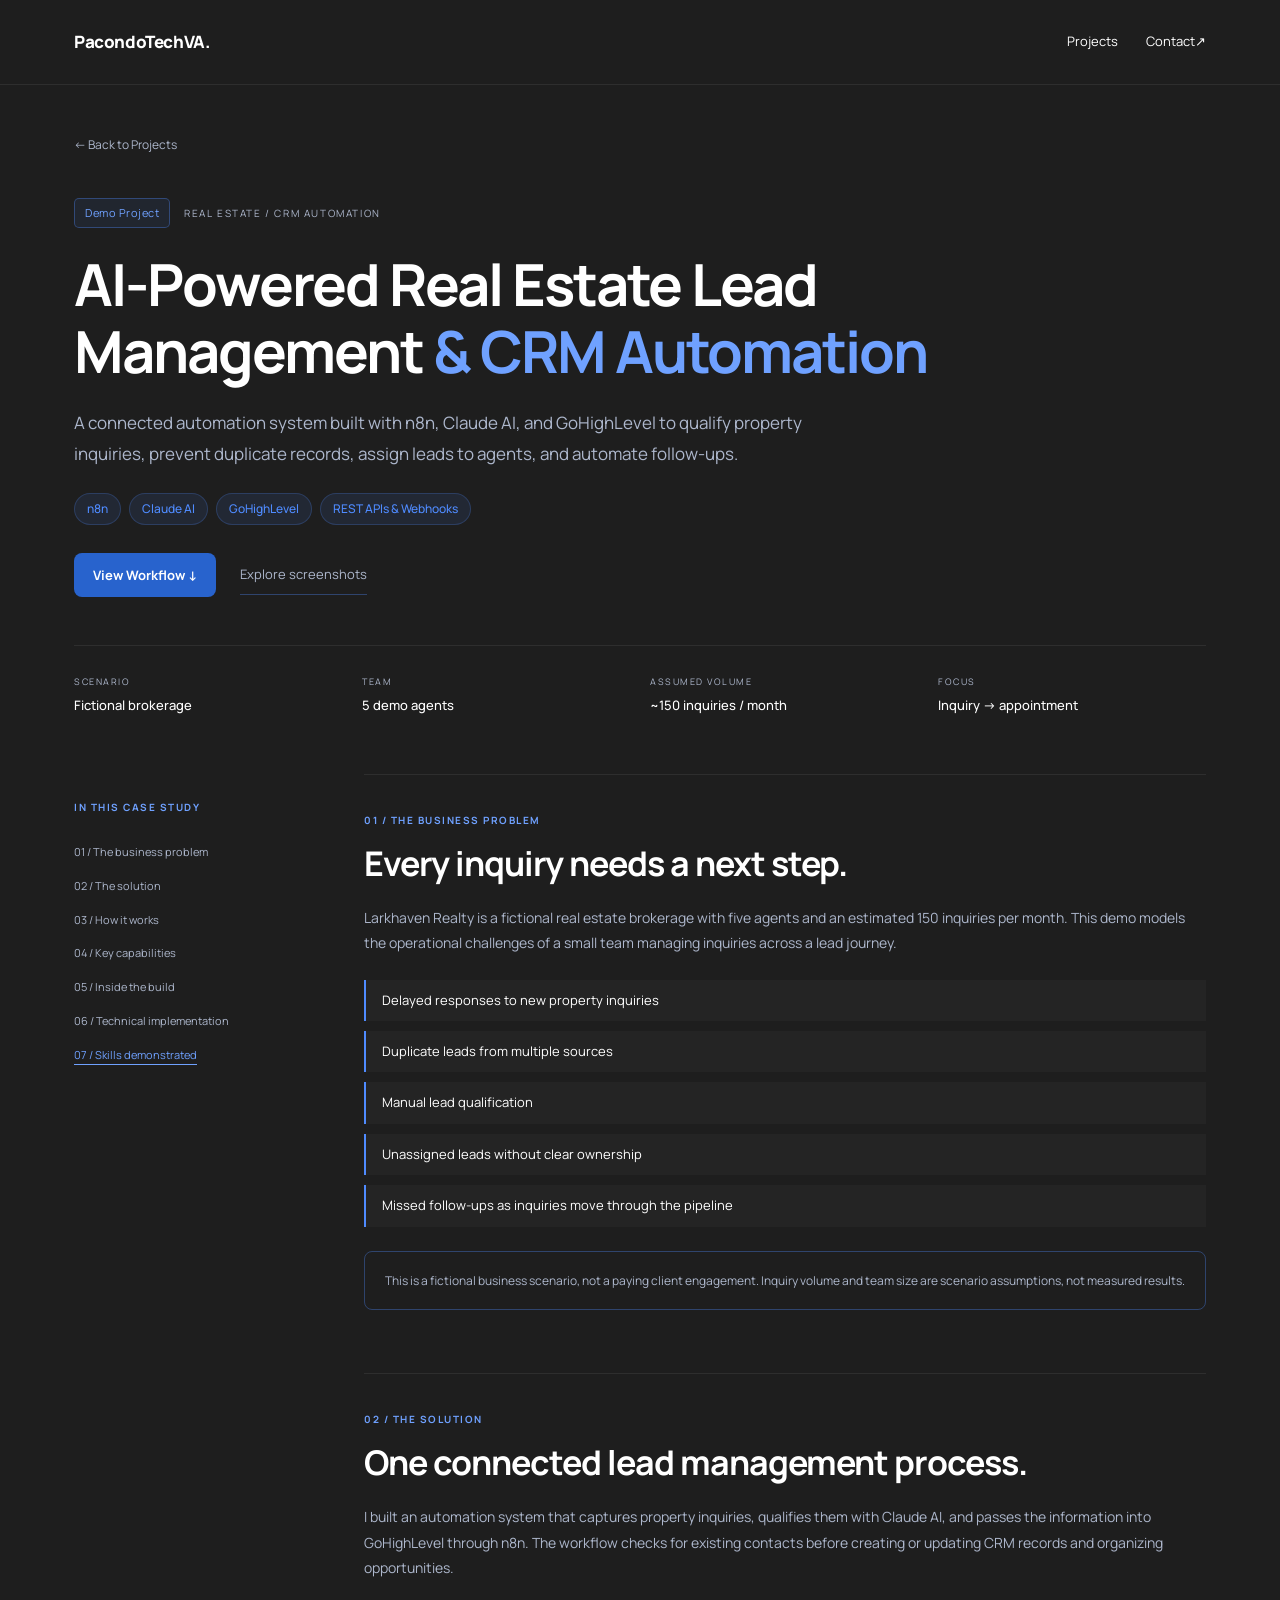
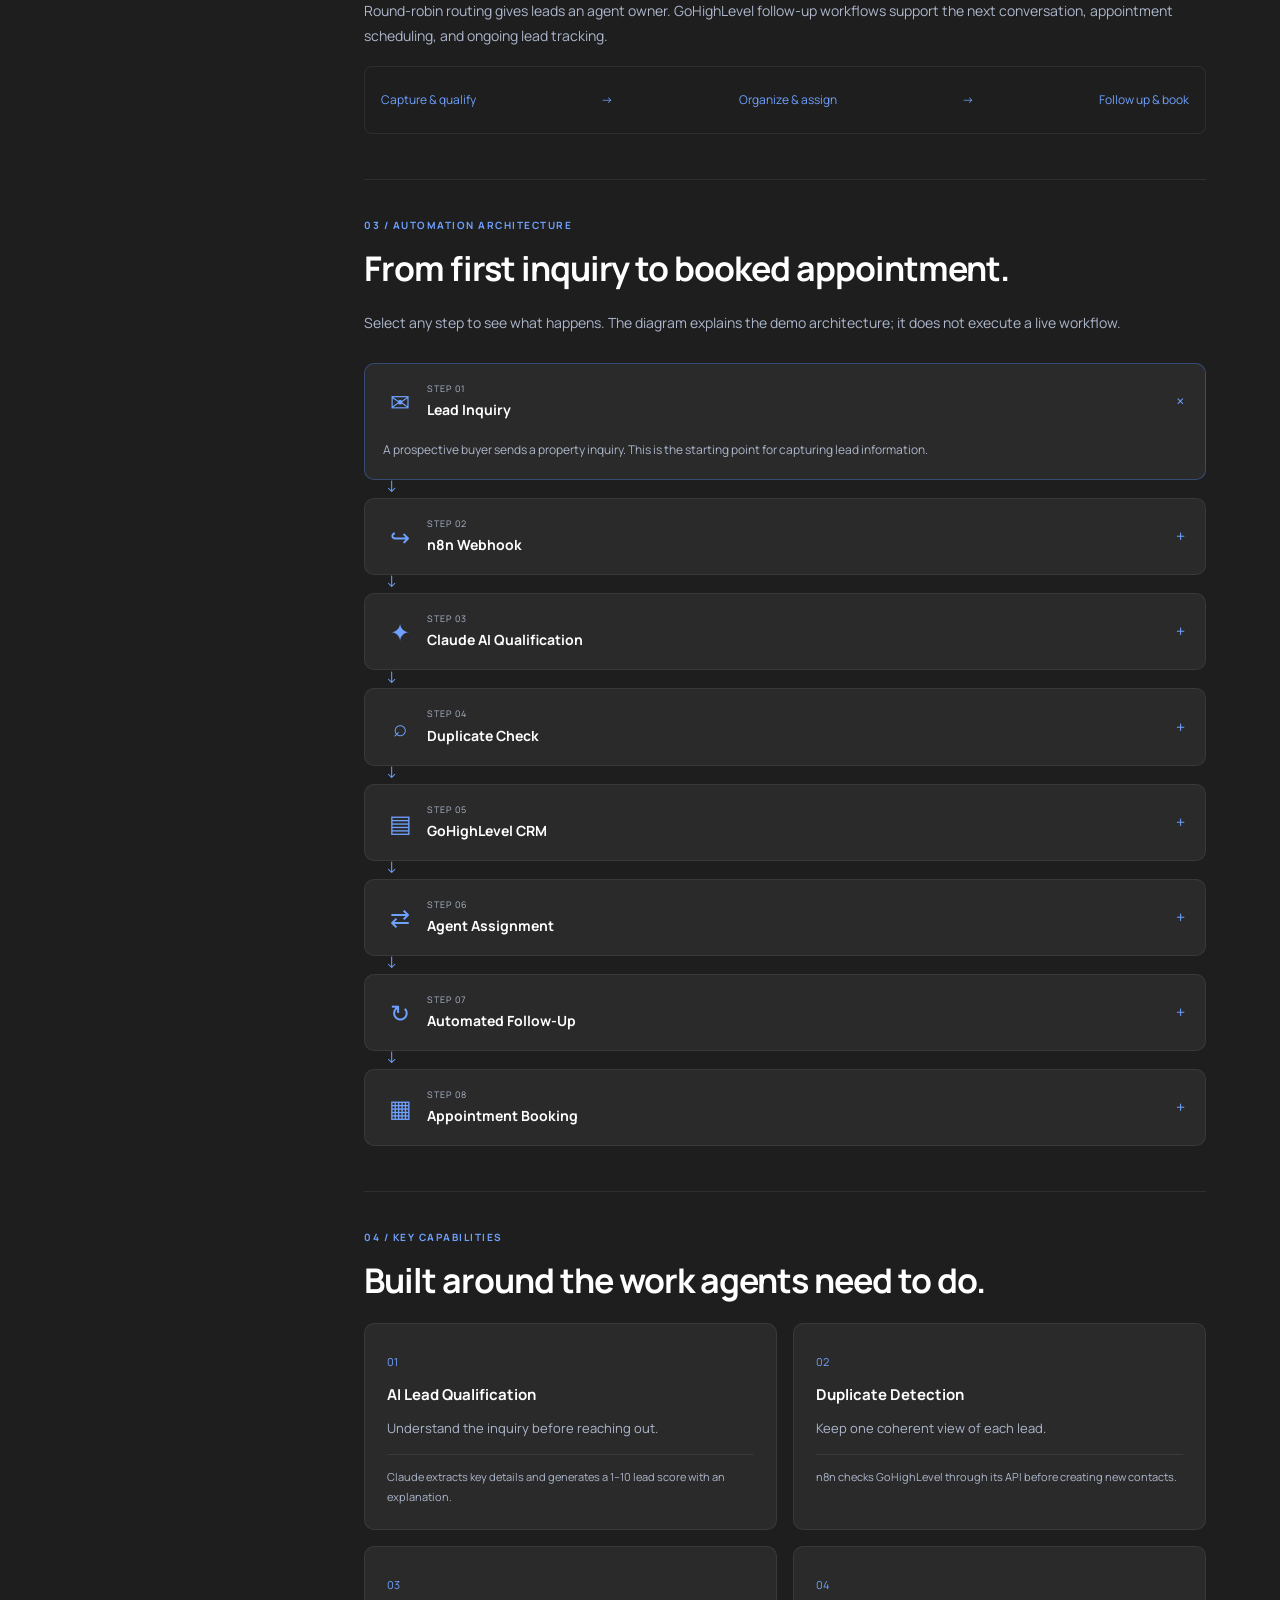
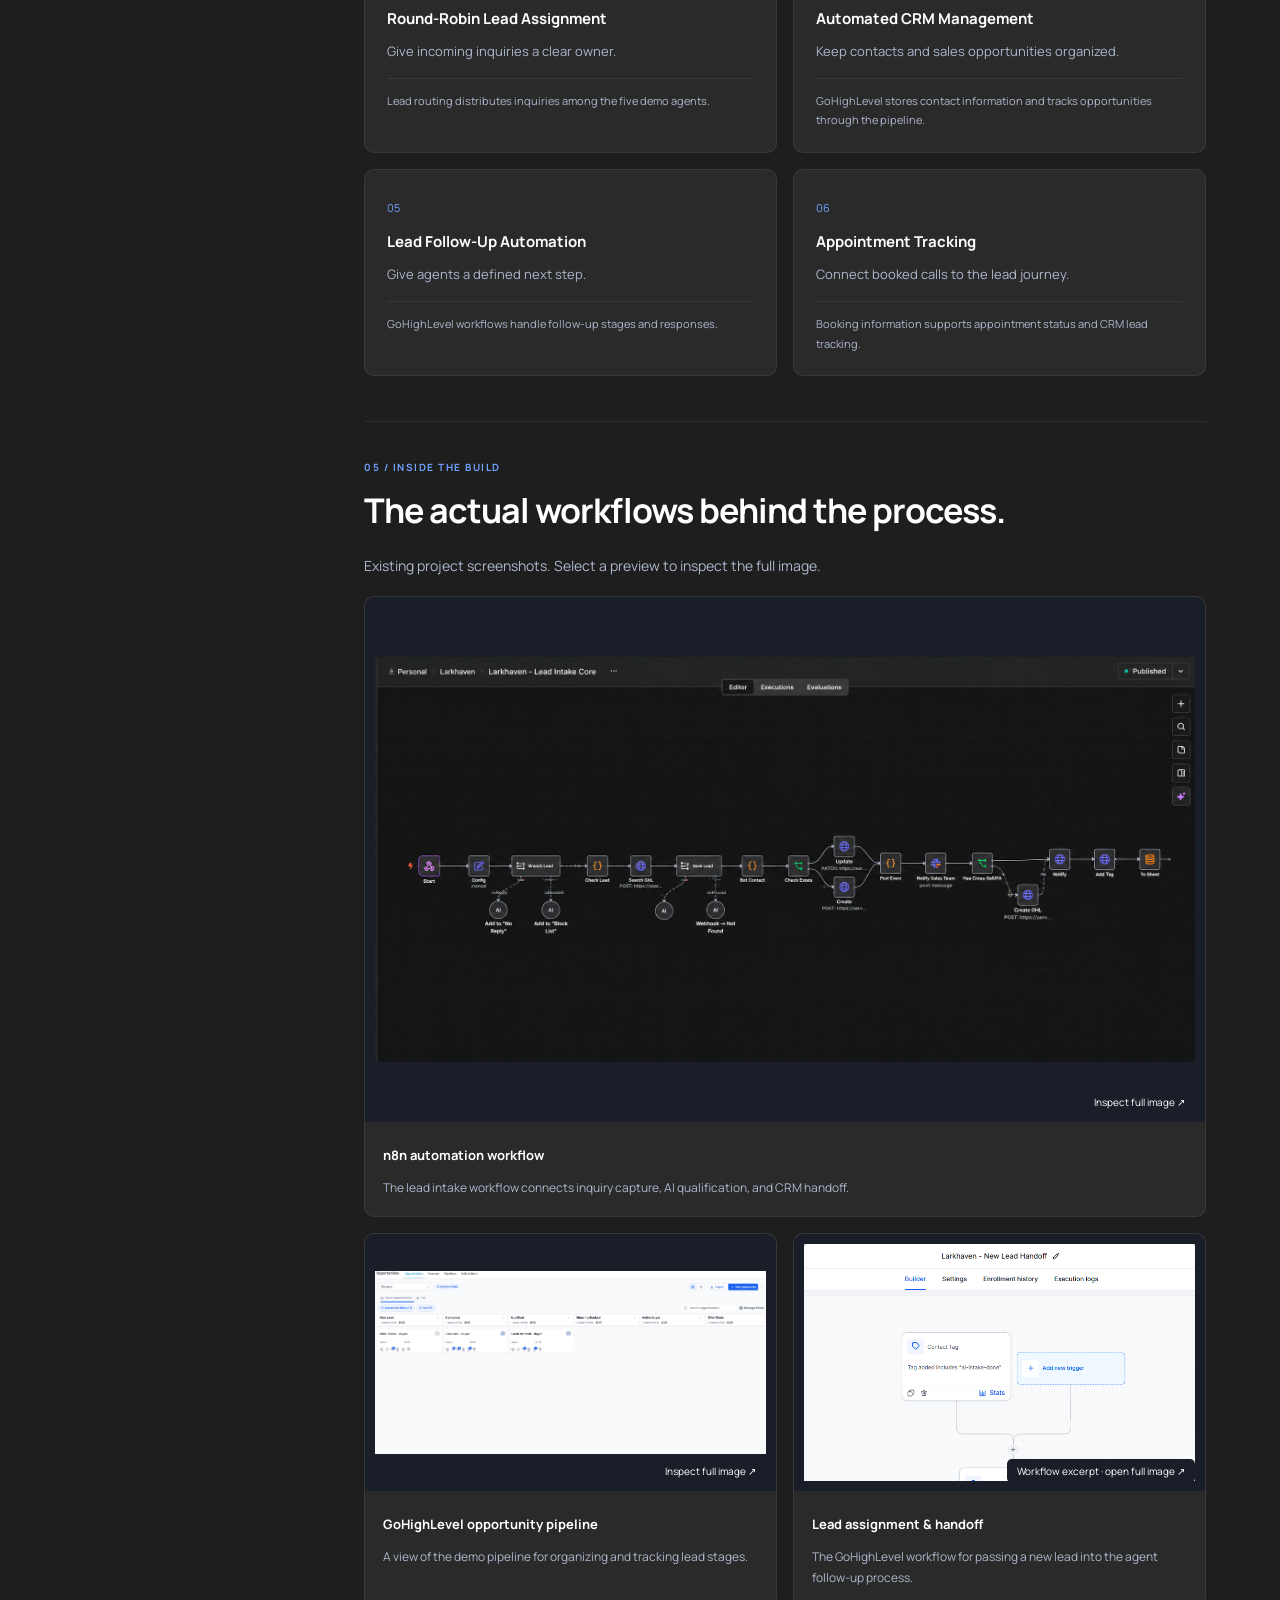
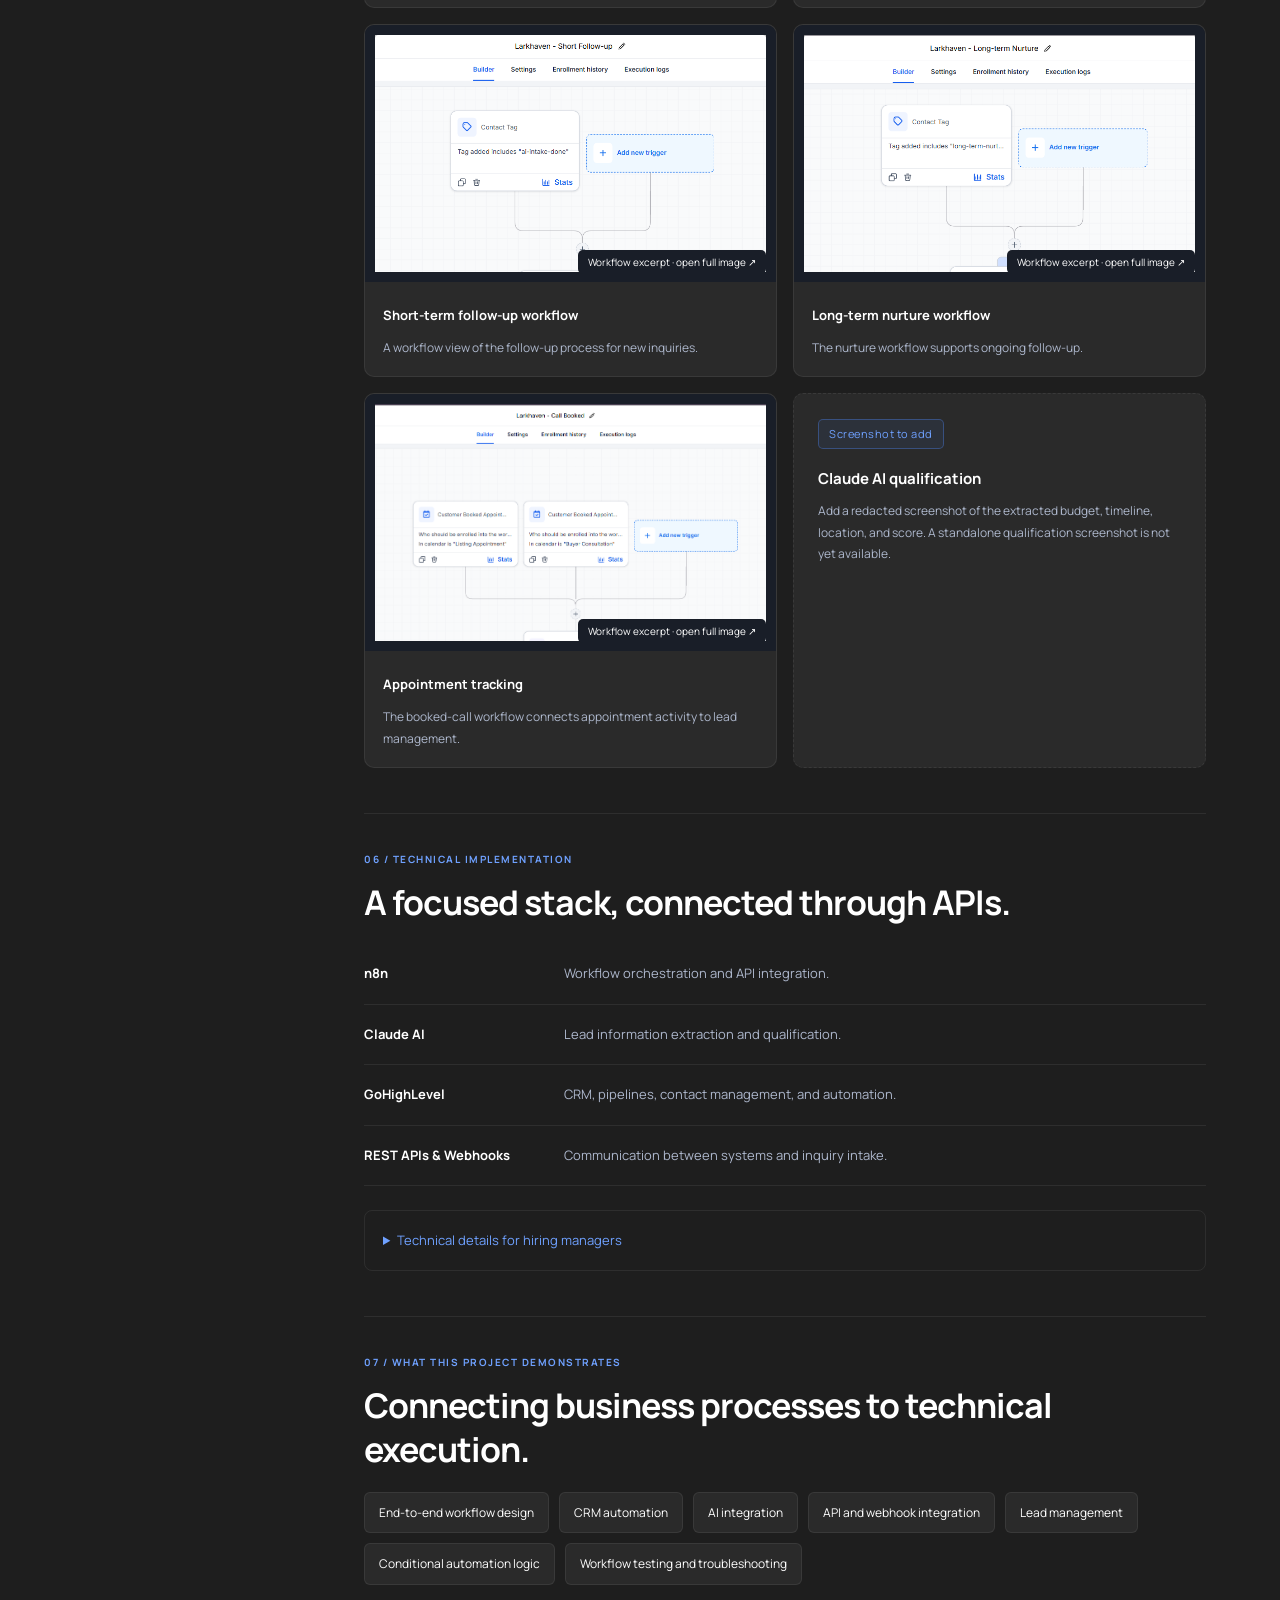
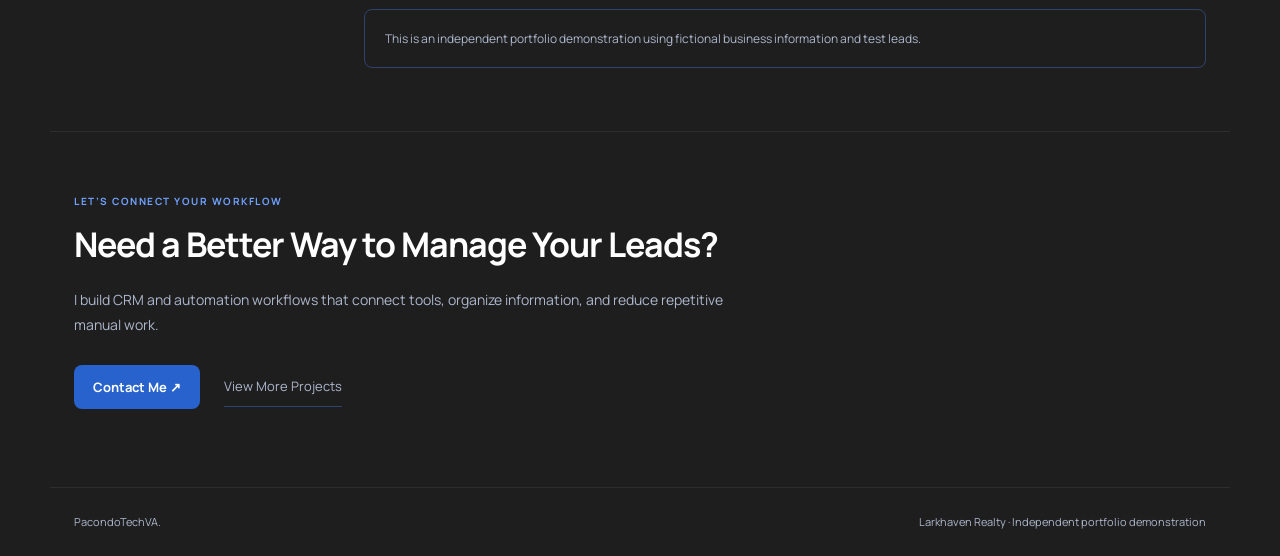
==== commit e77573d5: "Polish portfolio previews, galleries, and responsive presentation" ====
--- a/projects/larkhaven-realty/index.html
+++ b/projects/larkhaven-realty/index.html
@@ -8,8 +8,9 @@
 <meta property="og:description" content="Explore a fictional real estate lead management system built with n8n, Claude AI, and GoHighLevel.">
 <meta property="og:url" content="https://pacondotechva.me/projects/larkhaven-realty/">
 <meta property="og:image" content="https://pacondotechva.me/images/n8n/Lead%20Intake.png"><meta property="og:image:alt" content="Larkhaven Realty n8n lead intake workflow">
-<link rel="icon" href="../../images/webicon.png"><link rel="stylesheet" href="../../css/styles.css"><link rel="stylesheet" href="../../css/portfolio.css">
+<link rel="icon" href="../../images/webicon.png"><link rel="stylesheet" href="../../css/styles.css?v=20261109-polish"><link rel="stylesheet" href="../../css/portfolio.css?v=20261109-polish">
 <link rel="preconnect" href="https://fonts.googleapis.com"><link rel="preconnect" href="https://fonts.gstatic.com" crossorigin><link href="https://fonts.googleapis.com/css2?family=Manrope:wght@400;500;600;700&display=swap" rel="stylesheet">
+<link rel="stylesheet" href="../../css/image-viewer.css"><script src="../../js/image-viewer.js" defer></script>
 <script src="../../js/case-study.js" defer></script></head>
 <body class="case-page"><a class="skip-link" href="#main">Skip to content</a>
 <nav class="case-nav" aria-label="Main navigation"><div class="container"><a class="nav-logo" href="../../index.html">PacondoTechVA.</a><div><a href="../../index.html#portfolio">Projects</a><a href="../../index.html#contact">Contact <span aria-hidden="true">↗</span></a></div></div></nav>
@@ -26,11 +27,11 @@
 <section id="solution" class="case-section"><span class="project-eyebrow">02 / THE SOLUTION</span><h2>One connected lead management process.</h2><p>I built an automation system that captures property inquiries, qualifies them with Claude AI, and passes the information into GoHighLevel through n8n. The workflow checks for existing contacts before creating or updating CRM records and organizing opportunities.</p><p>Round-robin routing gives leads an agent owner. GoHighLevel follow-up workflows support the next conversation, appointment scheduling, and ongoing lead tracking.</p><div class="solution-strip"><span>Capture &amp; qualify</span><span aria-hidden="true">→</span><span>Organize &amp; assign</span><span aria-hidden="true">→</span><span>Follow up &amp; book</span></div></section>
 <section id="workflow" class="case-section"><span class="project-eyebrow">03 / AUTOMATION ARCHITECTURE</span><h2>From first inquiry to booked appointment.</h2><p>Select any step to see what happens. The diagram explains the demo architecture; it does not execute a live workflow.</p><ol class="architecture"><li><details open><summary><span class="flow-icon" aria-hidden="true">✉</span><span><small>STEP 01</small><strong>Lead Inquiry</strong></span><span class="flow-toggle" aria-hidden="true">+</span></summary><p>A prospective buyer sends a property inquiry. This is the starting point for capturing lead information.</p></details></li><li><details><summary><span class="flow-icon" aria-hidden="true">↪</span><span><small>STEP 02</small><strong>n8n Webhook</strong></span><span class="flow-toggle" aria-hidden="true">+</span></summary><p>The webhook receives the inquiry and starts the connected lead intake workflow.</p></details></li><li><details><summary><span class="flow-icon" aria-hidden="true">✦</span><span><small>STEP 03</small><strong>Claude AI Qualification</strong></span><span class="flow-toggle" aria-hidden="true">+</span></summary><p>Claude extracts budget, buying timeline, and preferred location, then produces a lead score from 1 to 10 with a short explanation.</p></details></li><li><details><summary><span class="flow-icon" aria-hidden="true">⌕</span><span><small>STEP 04</small><strong>Duplicate Check</strong></span><span class="flow-toggle" aria-hidden="true">+</span></summary><p>n8n checks existing GoHighLevel contacts through its API before deciding whether to create or update a record.</p></details></li><li><details><summary><span class="flow-icon" aria-hidden="true">▤</span><span><small>STEP 05</small><strong>GoHighLevel CRM</strong></span><span class="flow-toggle" aria-hidden="true">+</span></summary><p>The contact is created or updated, and opportunities are created and organized in the CRM pipeline.</p></details></li><li><details><summary><span class="flow-icon" aria-hidden="true">⇄</span><span><small>STEP 06</small><strong>Agent Assignment</strong></span><span class="flow-toggle" aria-hidden="true">+</span></summary><p>Round-robin routing distributes incoming leads among the five agents in the fictional brokerage.</p></details></li><li><details><summary><span class="flow-icon" aria-hidden="true">↻</span><span><small>STEP 07</small><strong>Automated Follow-Up</strong></span><span class="flow-toggle" aria-hidden="true">+</span></summary><p>GoHighLevel workflows manage follow-up stages and responses, including short-term follow-up and long-term nurture.</p></details></li><li><details><summary><span class="flow-icon" aria-hidden="true">▦</span><span><small>STEP 08</small><strong>Appointment Booking</strong></span><span class="flow-toggle" aria-hidden="true">+</span></summary><p>Booking information connects back to lead tracking so the next stage remains visible in the CRM.</p></details></li></ol></section>
 <section id="features" class="case-section"><span class="project-eyebrow">04 / KEY CAPABILITIES</span><h2>Built around the work agents need to do.</h2><div class="feature-grid"><article class="feature-card"><span class="feature-number">01</span><h3>AI Lead Qualification</h3><p>Understand the inquiry before reaching out.</p><p class="technical-caption">Claude extracts key details and generates a 1–10 lead score with an explanation.</p></article><article class="feature-card"><span class="feature-number">02</span><h3>Duplicate Detection</h3><p>Keep one coherent view of each lead.</p><p class="technical-caption">n8n checks GoHighLevel through its API before creating new contacts.</p></article><article class="feature-card"><span class="feature-number">03</span><h3>Round-Robin Lead Assignment</h3><p>Give incoming inquiries a clear owner.</p><p class="technical-caption">Lead routing distributes inquiries among the five demo agents.</p></article><article class="feature-card"><span class="feature-number">04</span><h3>Automated CRM Management</h3><p>Keep contacts and sales opportunities organized.</p><p class="technical-caption">GoHighLevel stores contact information and tracks opportunities through the pipeline.</p></article><article class="feature-card"><span class="feature-number">05</span><h3>Lead Follow-Up Automation</h3><p>Give agents a defined next step.</p><p class="technical-caption">GoHighLevel workflows handle follow-up stages and responses.</p></article><article class="feature-card"><span class="feature-number">06</span><h3>Appointment Tracking</h3><p>Connect booked calls to the lead journey.</p><p class="technical-caption">Booking information supports appointment status and CRM lead tracking.</p></article></div></section>
-<section id="screenshots" class="case-section"><span class="project-eyebrow">05 / INSIDE THE BUILD</span><h2>The actual workflows behind the process.</h2><p>Existing project screenshots. Select a preview to inspect the full image.</p><div class="screenshot-grid"><figure><button class="screenshot-open" type="button" aria-label="Enlarge n8n automation workflow"><img src="../../images/n8n/Lead Intake.png" alt="n8n automation workflow" loading="lazy" decoding="async"><span aria-hidden="true">↗</span></button><figcaption><strong>n8n automation workflow</strong><p>The lead intake workflow connects inquiry capture, AI qualification, and CRM handoff.</p></figcaption></figure><figure><button class="screenshot-open" type="button" aria-label="Enlarge GoHighLevel opportunity pipeline"><img src="../../images/GHL/Larkhaven Realty/Pipeline.png" alt="GoHighLevel opportunity pipeline" loading="lazy" decoding="async"><span aria-hidden="true">↗</span></button><figcaption><strong>GoHighLevel opportunity pipeline</strong><p>A view of the demo pipeline for organizing and tracking lead stages.</p></figcaption></figure><figure><button class="screenshot-open" type="button" aria-label="Enlarge Lead assignment & handoff"><img src="../../images/GHL/Larkhaven Realty/New Lead Handoff.png" alt="Lead assignment & handoff" loading="lazy" decoding="async"><span aria-hidden="true">↗</span></button><figcaption><strong>Lead assignment & handoff</strong><p>The GoHighLevel workflow for passing a new lead into the agent follow-up process.</p></figcaption></figure><figure><button class="screenshot-open" type="button" aria-label="Enlarge Short-term follow-up workflow"><img src="../../images/GHL/Larkhaven Realty/Short Follow Up.png" alt="Short-term follow-up workflow" loading="lazy" decoding="async"><span aria-hidden="true">↗</span></button><figcaption><strong>Short-term follow-up workflow</strong><p>A workflow view of the follow-up process for new inquiries.</p></figcaption></figure><figure><button class="screenshot-open" type="button" aria-label="Enlarge Long-term nurture workflow"><img src="../../images/GHL/Larkhaven Realty/long term nurture.png" alt="Long-term nurture workflow" loading="lazy" decoding="async"><span aria-hidden="true">↗</span></button><figcaption><strong>Long-term nurture workflow</strong><p>The nurture workflow supports ongoing follow-up.</p></figcaption></figure><figure><button class="screenshot-open" type="button" aria-label="Enlarge Appointment tracking"><img src="../../images/GHL/Larkhaven Realty/Call booked.png" alt="Appointment tracking" loading="lazy" decoding="async"><span aria-hidden="true">↗</span></button><figcaption><strong>Appointment tracking</strong><p>The booked-call workflow connects appointment activity to lead management.</p></figcaption></figure><figure class="screenshot-placeholder"><span class="demo-badge">Screenshot to add</span><h3>Claude AI qualification</h3><p>Add a redacted screenshot of the extracted budget, timeline, location, and score. A standalone qualification screenshot is not yet available.</p></figure></div></section>
+<section id="screenshots" class="case-section"><span class="project-eyebrow">05 / INSIDE THE BUILD</span><h2>The actual workflows behind the process.</h2><p>Existing project screenshots. Select a preview to inspect the full image.</p><div class="screenshot-grid"><figure><button class="screenshot-open" type="button" aria-label="Enlarge n8n automation workflow"><img src="../../images/n8n/Lead Intake.png" width="1786" height="881" alt="n8n automation workflow" loading="lazy" decoding="async"><span>Inspect full image ↗</span></button><figcaption><strong>n8n automation workflow</strong><p>The lead intake workflow connects inquiry capture, AI qualification, and CRM handoff.</p></figcaption></figure><figure><button class="screenshot-open" type="button" aria-label="Enlarge GoHighLevel opportunity pipeline"><img src="../../images/GHL/Larkhaven Realty/Pipeline.png" width="1690" height="791" alt="GoHighLevel opportunity pipeline" loading="lazy" decoding="async"><span>Inspect full image ↗</span></button><figcaption><strong>GoHighLevel opportunity pipeline</strong><p>A view of the demo pipeline for organizing and tracking lead stages.</p></figcaption></figure><figure><button class="screenshot-open is-tall" type="button" aria-label="Enlarge Lead assignment & handoff"><img src="../../images/GHL/Larkhaven Realty/New Lead Handoff.png" width="780" height="1143" alt="Lead assignment & handoff" loading="lazy" decoding="async"><span>Workflow excerpt · open full image ↗</span></button><figcaption><strong>Lead assignment & handoff</strong><p>The GoHighLevel workflow for passing a new lead into the agent follow-up process.</p></figcaption></figure><figure><button class="screenshot-open is-tall" type="button" aria-label="Enlarge Short-term follow-up workflow"><img src="../../images/GHL/Larkhaven Realty/Short Follow Up.png" width="770" height="2363" alt="Short-term follow-up workflow" loading="lazy" decoding="async"><span>Workflow excerpt · open full image ↗</span></button><figcaption><strong>Short-term follow-up workflow</strong><p>A workflow view of the follow-up process for new inquiries.</p></figcaption></figure><figure><button class="screenshot-open is-tall" type="button" aria-label="Enlarge Long-term nurture workflow"><img src="../../images/GHL/Larkhaven Realty/long term nurture.png" width="763" height="2140" alt="Long-term nurture workflow" loading="lazy" decoding="async"><span>Workflow excerpt · open full image ↗</span></button><figcaption><strong>Long-term nurture workflow</strong><p>The nurture workflow supports ongoing follow-up.</p></figcaption></figure><figure><button class="screenshot-open is-tall" type="button" aria-label="Enlarge Appointment tracking"><img src="../../images/GHL/Larkhaven Realty/Call booked.png" width="947" height="1467" alt="Appointment tracking" loading="lazy" decoding="async"><span>Workflow excerpt · open full image ↗</span></button><figcaption><strong>Appointment tracking</strong><p>The booked-call workflow connects appointment activity to lead management.</p></figcaption></figure><figure class="screenshot-placeholder"><span class="demo-badge">Screenshot to add</span><h3>Claude AI qualification</h3><p>Add a redacted screenshot of the extracted budget, timeline, location, and score. A standalone qualification screenshot is not yet available.</p></figure></div></section>
 <section id="technical" class="case-section"><span class="project-eyebrow">06 / TECHNICAL IMPLEMENTATION</span><h2>A focused stack, connected through APIs.</h2><dl class="stack-list"><div><dt>n8n</dt><dd>Workflow orchestration and API integration.</dd></div><div><dt>Claude AI</dt><dd>Lead information extraction and qualification.</dd></div><div><dt>GoHighLevel</dt><dd>CRM, pipelines, contact management, and automation.</dd></div><div><dt>REST APIs &amp; Webhooks</dt><dd>Communication between systems and inquiry intake.</dd></div></dl><details class="technical-details"><summary>Technical details for hiring managers</summary><div><h3>Data and decision flow</h3><p>The qualification stage extracts budget, timeline, and preferred location, along with a 1–10 score and explanation. n8n checks GoHighLevel contacts through its API, then selects the create or update path. Contacts and opportunities support agent assignment, follow-up, and appointment tracking.</p><h3>Conditional automation</h3><p>Existing-contact checks determine the CRM record action. Agent distribution uses round-robin routing, while GoHighLevel workflows manage follow-up stages and responses.</p><p>No production performance or customer outcomes are claimed for this portfolio demonstration.</p></div></details></section>
 <section id="skills" class="case-section"><span class="project-eyebrow">07 / WHAT THIS PROJECT DEMONSTRATES</span><h2>Connecting business processes to technical execution.</h2><ul class="skills-list"><li>End-to-end workflow design</li><li>CRM automation</li><li>AI integration</li><li>API and webhook integration</li><li>Lead management</li><li>Conditional automation logic</li><li>Workflow testing and troubleshooting</li></ul><p class="case-note">This is an independent portfolio demonstration using fictional business information and test leads.</p></section>
 </div></div>
 <section class="case-cta container"><span class="project-eyebrow">LET’S CONNECT YOUR WORKFLOW</span><h2>Need a Better Way to Manage Your Leads?</h2><p>I build CRM and automation workflows that connect tools, organize information, and reduce repetitive manual work.</p><div class="case-actions"><a class="case-link" href="../../index.html#contact">Contact Me ↗</a><a class="case-secondary" href="../../index.html#portfolio">View More Projects</a></div></section>
 </main><footer class="case-footer container"><a href="../../index.html">PacondoTechVA.</a><span>Larkhaven Realty · Independent portfolio demonstration</span></footer>
-<dialog class="screenshot-dialog" aria-label="Project screenshot"><button class="screenshot-close" type="button" aria-label="Close screenshot">×</button><img alt=""><p></p></dialog>
+
 </body></html>
--- a/css/styles.css
+++ b/css/styles.css
@@ -11,8 +11,11 @@
   --accent-2:    #7c5cfc;
   --success:     #00c896;
   --txt:         #ffffff;
-  --txt-2:       #8892b0;
-  --txt-3:       #515b78;
+  --txt-2:       #adb7cc;
+  --txt-3:       #98a3b8;
+  --preview-bg:  #191e28;
+  --button-bg:   #2863cd;
+  --button-hover: #2057bb;
   --border:      rgba(255,255,255,0.07);
   --border-h:    rgba(79,139,255,0.35);
 --shadow:      0 8px 32px rgba(0,0,0,0.4);
@@ -103,8 +106,8 @@
 }
 
 body {
-  font-family: 'Montserrat', -apple-system, BlinkMacSystemFont, 'Segoe UI', sans-serif;
-  font-weight: 600;
+  font-family: 'Manrope', -apple-system, BlinkMacSystemFont, 'Segoe UI', sans-serif;
+  font-weight: 400;
   background: var(--bg);
   color: var(--txt);
   line-height: 1.6;
@@ -116,6 +119,9 @@
 img { display: block; width: 100%; height: 100%; object-fit: cover; }
 .tool-pill img { width: 24px; height: 24px; object-fit: contain; }
 button { font-family: inherit; cursor: pointer; border: none; background: none; }
+:is(a, button, summary, [tabindex]):focus-visible { outline: 3px solid var(--accent-h); outline-offset: 3px; }
+[hidden] { display: none !important; }
+section[id] { scroll-margin-top: 90px; }
 
 .container {
   max-width: 1180px;
@@ -1238,13 +1244,16 @@
    LIGHT THEME
 ═══════════════════════════════════════════════════ */
 [data-theme="light"] {
+  --accent:  #2863cd;
+  --accent-h: #2259b5;
   --bg:       #f5f6fb;
   --bg-alt:   #edeef6;
   --bg-card:  #ffffff;
   --bg-card-h: #f4f5ff;
   --txt:      #0d0f18;
   --txt-2:    #4a5270;
-  --txt-3:    #8892b0;
+  --txt-3:    #626e87;
+  --preview-bg: #e5eaf2;
   --border:   rgba(0,0,0,0.08);
   --border-h: rgba(79,139,255,0.35);
   --shadow:   0 8px 32px rgba(0,0,0,0.12);
--- a/css/portfolio.css
+++ b/css/portfolio.css
@@ -1,36 +1,78 @@
-/* Portfolio and case study additions; shared site tokens remain the source of truth. */
-.portfolio { --txt-2: #b2bbcf; }
-.project-eyebrow { display:block; color:var(--accent-h); font-size:10px; font-weight:700; letter-spacing:1.7px; line-height:1.8; margin-bottom:12px; }
+/* Shared tokens and the existing dark/blue identity carry through every section. */
+.project-eyebrow { display:block;color:var(--accent-h);font-size:10px;font-weight:700;letter-spacing:1.5px;line-height:1.8;margin-bottom:12px; }
+.portfolio .section-head { margin-bottom:32px; }
 .portfolio .section-head h2 { margin-top:12px; }
-.portfolio-grid { align-items:start; gap:28px; }
-.portfolio .port-card { border:1px solid var(--border); border-radius:18px; background:var(--bg-card); }
-.portfolio .port-gallery-main,.portfolio .port-thumb { position:relative; height:240px; background:#171c27 !important; padding:16px; }
-.portfolio .port-gallery-main img,.portfolio .port-thumb img { width:100%;height:100%;object-fit:contain; }
-.portfolio .port-gallery-thumbs { padding:8px; gap:6px; }
-.portfolio .port-gallery-thumb { flex:0 0 66px; background:var(--bg-card); }
-.portfolio .port-gallery-thumb img { height:36px; }
-.portfolio .port-gallery-thumb span { font-size:10px; }
-.portfolio .port-body { padding:24px; }
-.portfolio .port-body h3 { font-size:21px; letter-spacing:-.5px; }
-.portfolio .port-body > p { display:block; overflow:visible; font-size:14px; line-height:1.8; }
-.portfolio .project-highlights { display:grid;grid-template-columns:repeat(3,minmax(0,1fr));list-style:none;gap:8px;margin:20px 0; }
+.portfolio .section-head p { max-width:610px; }
+.portfolio .tab-bar { margin-bottom:20px; }
+.portfolio .tab-btn { min-height:44px; }
+.portfolio .tab-btn.active { background:var(--button-bg);border-color:var(--button-bg); }
+.portfolio-context { display:flex;justify-content:space-between;gap:20px;margin-bottom:22px;color:var(--txt-2);font-size:12px; }
+.portfolio-count { flex-shrink:0;font-variant-numeric:tabular-nums; }
+.portfolio-grid { align-items:stretch;gap:28px;grid-template-columns:repeat(2,minmax(0,1fr)); }
+.portfolio .port-card { display:flex;flex-direction:column;min-width:0;border-radius:18px;background:var(--bg-card); }
+.portfolio .port-card:hover { transform:translateY(-3px); }
+.portfolio .port-gallery { min-width:0;border-bottom:1px solid var(--border);background:var(--preview-bg); }
+.preview-toolbar { display:flex;align-items:center;justify-content:space-between;gap:8px;min-height:44px;padding:4px 12px;border-bottom:1px solid var(--border); }
+.preview-label { color:var(--txt-2);font-size:10px;overflow:hidden;white-space:nowrap;text-overflow:ellipsis; }
+.preview-open { display:flex;align-items:center;gap:8px;flex-shrink:0;min-height:44px;padding:6px 8px;color:var(--accent-h);font-size:11px;border-radius:6px; }
+.preview-open:hover { background:var(--bg-card); }
+.portfolio .port-gallery-main { position:relative;display:block;height:auto;aspect-ratio:16/9;overflow:hidden;background:var(--preview-bg);cursor:auto; }
+.preview-viewport { width:100%;height:100%;overflow:auto;overscroll-behavior:contain;scrollbar-width:thin;scrollbar-color:var(--accent) var(--preview-bg); }
+.portfolio .preview-viewport img { width:100%;height:100%;object-fit:contain;transform:none;animation:preview-in .18s ease; }
+.portfolio .preview-viewport.is-tall img { width:100%;height:auto;object-fit:initial; }
+.preview-viewport.is-tall::before { content:'Scroll to inspect the full workflow';position:sticky;display:block;top:0;text-align:center;background:var(--preview-bg);color:var(--txt-2);font-size:10px;padding:5px;z-index:1; }
+.preview-overview { height:100%;display:flex;flex-direction:column;justify-content:center;padding:24px; }
+.overview-kicker { color:var(--accent-h);font-size:9px;font-weight:700;letter-spacing:2px; }
+.preview-overview ol { display:grid;grid-template-columns:repeat(4,minmax(0,1fr));gap:16px;margin:24px 0;list-style:none; }
+.preview-overview li { position:relative; }
+.preview-overview li:not(:last-child)::after { content:'';position:absolute;left:44px;right:-10px;top:21px;border-top:1px solid var(--border-h); }
+.overview-node { width:44px;height:44px;display:grid;place-items:center;border:1px solid var(--border-h);border-radius:12px;background:var(--bg-card);font-size:13px;color:var(--accent-h); }
+.preview-overview strong { display:block;font-size:12px;font-weight:600;line-height:1.5;max-width:100px;margin-top:12px; }
+.overview-note { color:var(--txt-2);font-size:10px; }
+.gallery-navigation { display:flex;align-items:center;gap:4px;padding:8px;border-top:1px solid var(--border);background:var(--bg-alt);min-height:88px; }
+.gallery-navigation > button { display:grid;place-items:center;flex:0 0 32px;height:56px;border:1px solid var(--border);border-radius:7px;font-size:25px;color:var(--txt);background:var(--bg-card); }
+.gallery-navigation > button:hover:not(:disabled) { border-color:var(--accent); }
+.gallery-navigation > button:disabled { opacity:.3;cursor:default; }
+.portfolio .port-gallery-thumbs { display:flex;position:relative;min-width:0;gap:8px;padding:3px 2px 6px;overflow-x:auto;background:none;scrollbar-width:thin;scrollbar-color:var(--border-h) transparent;scroll-behavior:smooth; }
+.portfolio .port-gallery-thumb { display:flex;flex-direction:column;flex:0 0 80px;min-width:0;border:1px solid var(--border);border-radius:6px;background:var(--bg-card);color:var(--txt-2);overflow:hidden; }
+.portfolio .port-gallery-thumb.active { border-color:var(--accent);box-shadow:0 0 0 1px var(--accent); }
+.portfolio .port-gallery-thumb:focus-visible { outline-offset:-3px; }
+.portfolio .port-gallery-thumb img { width:100%;height:42px;object-fit:cover;object-position:top; }
+.portfolio .port-gallery-thumb span { width:100%;font-size:9px;padding:4px 2px;line-height:1.3;color:inherit;white-space:nowrap;overflow:hidden;text-overflow:ellipsis; }
+.portfolio .port-gallery-thumb .overview-mini { display:grid;place-items:center;height:42px;background:var(--preview-bg);color:var(--accent-h);font-size:16px;padding:0; }
+.portfolio .port-body { display:flex;flex-direction:column;flex:1;padding:24px; }
+.portfolio .port-body > .project-eyebrow { margin-bottom:10px; }
+.portfolio .port-body h3 { font-size:21px;line-height:1.4;letter-spacing:-.5px;min-height:2.8em;margin-bottom:12px; }
+.portfolio .port-body > p { display:block;overflow:visible;font-size:13px;line-height:1.75;min-height:7em;margin-bottom:0; }
+.project-summary > span { display:block; }
+.project-summary > span + span { margin-top:8px; }
+.project-summary b { display:inline;font-size:10px;font-weight:700;color:var(--txt);margin-right:6px;text-transform:uppercase;letter-spacing:.5px; }
+.portfolio .project-highlights { display:grid;grid-template-columns:repeat(3,minmax(0,1fr));list-style:none;gap:12px;margin:18px 0; }
 .project-highlights li { border-top:2px solid var(--border-h);padding-top:10px;font-size:11px;line-height:1.6;color:var(--txt-2); }
-.portfolio .tag-row { margin-bottom:22px; }
-.case-link { display:inline-flex;align-items:center;justify-content:space-between;gap:24px;background:var(--accent);color:#fff;padding:12px 18px;border-radius:7px;font-size:13px;font-weight:700;transition:background .2s,transform .2s; }
-.case-link:hover { background:#326bd5;transform:translateY(-2px); }
+.portfolio .tag-row { margin-top:auto;margin-bottom:20px;min-height:28px;align-content:flex-start;gap:6px; }
+.portfolio .tag { font-size:10px;line-height:1.5;padding:4px 9px;color:var(--accent-h); }
+.project-actions { display:grid;grid-template-columns:repeat(2,minmax(0,1fr));align-items:start;gap:10px; }
+.project-brief[open] { grid-column:1 / -1; }
+.case-link { display:inline-flex;align-items:center;justify-content:space-between;gap:24px;min-height:44px;background:var(--button-bg);color:#fff;padding:12px 18px;border:1px solid transparent;border-radius:8px;font-size:13px;font-weight:700;line-height:1.4;transition:background .2s,transform .2s; }
+.case-link:hover { background:var(--button-hover); }
+.project-actions .case-link { display:flex;width:100%;gap:10px; }
 .project-brief summary { list-style:none;cursor:pointer; }
 .project-brief summary::-webkit-details-marker { display:none; }
 .brief-content { border-top:1px solid var(--border);padding-top:16px;margin-top:18px; }
-.brief-content h4 { margin-bottom:10px; }
-.portfolio .brief-content p { display:block;overflow:visible; }
-.portfolio .project-demo-launch { display:block;margin-top:16px;background:transparent;color:var(--txt-2);font-size:12px; }
-.portfolio :is(a,button,summary,[tabindex]):focus-visible,.case-page :is(a,button,summary):focus-visible { outline:3px solid var(--accent-h);outline-offset:4px; }
-.case-page { --txt-2:#b2bbcf; font-family:Manrope,sans-serif; line-height:1.8; }
+.brief-content h4 { margin-bottom:10px;font-size:13px; }
+.portfolio .brief-content p { display:block;overflow:visible;font-size:13px; }
+.portfolio .project-demo-launch { min-height:44px;margin:0;background:transparent;color:var(--txt-2);font-size:12px;font-weight:600;border-radius:8px; }
+.portfolio .project-demo-launch:hover { background:var(--bg-card-h);border-color:var(--accent);color:var(--txt); }
+.portfolio .project-demo-launch::after { content:' ↗';margin-left:6px; }
+.portfolio-simulation-note { color:var(--txt-2);font-size:12px;margin-top:24px;max-width:700px; }
+@keyframes preview-in { from { opacity:.5; } to { opacity:1; } }
+.case-page { font-family:Manrope,sans-serif;line-height:1.8; }
 .case-page .container { max-width:1180px; }
 .case-page a { text-decoration:none; }
 .case-nav { border-bottom:1px solid var(--border);background:var(--bg); }
 .case-nav > div { display:flex;justify-content:space-between;align-items:center;min-height:84px;gap:20px; }
 .case-nav > div > div { display:flex;gap:28px;font-size:13px; }
+.case-nav > div > div a { min-height:44px;display:flex;align-items:center; }
 .case-hero { padding-top:44px;padding-bottom:55px; }
 .back-link { font-size:12px;color:var(--txt-2); }
 .case-label { display:flex;align-items:center;flex-wrap:wrap;gap:14px;margin:40px 0 22px;font-size:10px;letter-spacing:1.6px;color:var(--txt-2); }
@@ -46,7 +88,8 @@
 .case-layout { display:grid;grid-template-columns:225px minmax(0,1fr);gap:65px;align-items:start; }
 .case-toc { position:sticky;top:35px;display:grid;gap:14px;padding:24px 0; }
 .case-toc a { font-size:11px;color:var(--txt-2); }
-.case-toc a:hover,.back-link:hover,.case-secondary:hover { color:var(--accent-h); }
+.case-toc a:hover,.case-toc a[aria-current],.back-link:hover,.case-secondary:hover { color:var(--accent-h); }
+.case-toc a[aria-current] { text-decoration:underline;text-underline-offset:5px; }
 .case-section { padding:36px 0 45px;border-top:1px solid var(--border);scroll-margin-top:24px; }
 .case-section h2,.case-cta h2 { font-size:clamp(25px,3vw,34px);letter-spacing:-1px;line-height:1.3;margin-bottom:20px; }
 .case-section > p { color:var(--txt-2);font-size:14px;margin-bottom:18px; }
@@ -74,9 +117,11 @@
 .feature-card p { font-size:13px;color:var(--txt-2); }
 .feature-card .technical-caption { border-top:1px solid var(--border);padding-top:12px;margin-top:14px;font-size:11px; }
 .screenshot-grid figure { border:1px solid var(--border);border-radius:10px;overflow:hidden;min-width:0;background:var(--bg-card); }
-.screenshot-open { display:block;position:relative;width:100%;height:190px;padding:12px;border:0;background:#171c27;cursor:zoom-in; }
+.screenshot-grid > figure:first-child { grid-column:1 / -1; }
+.screenshot-open { display:block;position:relative;width:100%;height:auto;aspect-ratio:16/10;padding:10px;border:0;background:var(--preview-bg);cursor:zoom-in;overflow:hidden; }
 .screenshot-open img { width:100%;height:100%;object-fit:contain; }
-.screenshot-open > span { position:absolute;right:10px;bottom:8px;color:white;background:#171c27;padding:2px 8px;border-radius:5px; }
+.screenshot-open.is-tall img { object-fit:cover;object-position:top; }
+.screenshot-open > span { position:absolute;right:10px;bottom:8px;color:#fff;background:#191e28;padding:5px 10px;border-radius:5px;font-size:10px; }
 .screenshot-grid figcaption { padding:18px; }
 .screenshot-grid figcaption strong { font-size:13px; }
 .screenshot-grid figcaption p,.screenshot-placeholder p { font-size:12px;color:var(--txt-2);margin-top:8px; }
@@ -101,5 +146,15 @@
 .skip-link { position:absolute;left:20px;top:-80px;background:var(--accent);color:white;padding:10px;z-index:100; }.skip-link:focus { top:10px; }
 @media(min-width:701px) { .architecture { grid-template-columns:1fr; }.architecture summary { padding:16px 20px; }.architecture strong { font-size:14px; } }
 @media(max-width:1000px) { .case-layout { grid-template-columns:175px minmax(0,1fr);gap:30px; }.case-facts { grid-template-columns:repeat(2,minmax(0,1fr)); } }
-@media(max-width:700px) { .portfolio-grid { grid-template-columns:1fr; }.case-layout { display:block; }.case-toc { position:static;display:flex;overflow:auto;gap:22px;padding:16px 0 24px; }.case-toc a { flex-shrink:0; }.case-toc > span { display:none; }.case-hero { padding-top:24px; }.case-hero h1 { letter-spacing:-1px; }.case-intro { font-size:15px; }.architecture { grid-template-columns:1fr; }.feature-grid,.screenshot-grid { grid-template-columns:1fr; }.case-nav .nav-logo { font-size:17px; }.case-nav > div > div { gap:16px; }.case-footer { flex-direction:column;gap:8px; }.solution-strip { flex-direction:column; }.solution-strip > span:nth-child(even) { transform:rotate(90deg); }.stack-list > div { grid-template-columns:1fr;gap:4px; } }
-@media(prefers-reduced-motion:reduce) { .case-page,.case-page *,.portfolio * { scroll-behavior:auto !important;transition:none !important;animation:none !important; }.portfolio .animate-up { opacity:1;transform:none; } }
+.booking-fallback { font-size:13px;color:var(--txt-2);margin:-10px 0 20px; }
+.booking-fallback a { color:var(--accent-h);text-decoration:underline;text-underline-offset:3px; }
+.contact-layout > *, .contact-link > div, .case-content { min-width:0; }
+.contact-link { overflow-wrap:anywhere; }
+.testimonials { padding:64px 0; }
+.testimonials .container { text-align:center; }
+.testimonials .section-head { margin-bottom:22px; }
+[data-theme="light"] .project-eyebrow,[data-theme="light"] .portfolio .tag,[data-theme="light"] .preview-open,[data-theme="light"] .case-page .tag { color:#2259b5; }
+@media(max-width:800px) { .portfolio-grid { grid-template-columns:1fr;max-width:640px;margin-inline:auto; }.portfolio .port-body h3 { min-height:0; }.portfolio .port-body > p { min-height:0; }.portfolio .tag-row { min-height:0; }.preview-overview { padding:20px; } }
+@media(max-width:700px) { .case-layout { display:block; }.case-toc { position:static;display:flex;overflow:auto;gap:22px;padding:16px 0 24px; }.case-toc a { flex-shrink:0;min-height:44px;display:flex;align-items:center; }.case-toc > span { display:none; }.case-hero { padding-top:24px; }.case-hero h1 { letter-spacing:-1px; }.case-intro { font-size:15px; }.architecture { grid-template-columns:1fr; }.feature-grid,.screenshot-grid { grid-template-columns:1fr; }.case-nav .nav-logo { font-size:17px; }.case-nav > div > div { gap:16px; }.case-footer { flex-direction:column;gap:8px; }.solution-strip { flex-direction:column; }.solution-strip > span:nth-child(even) { transform:rotate(90deg); }.stack-list > div { grid-template-columns:1fr;gap:4px; }.portfolio-context { flex-direction:column;gap:8px; } }
+@media(max-width:420px) { .project-actions { grid-template-columns:1fr; }.portfolio .port-body { padding:20px; }.preview-overview { padding:16px; }.preview-overview ol { gap:10px;margin:18px 0; }.preview-overview strong { font-size:10px; }.overview-node { width:34px;height:34px;border-radius:9px;font-size:11px; }.preview-overview li:not(:last-child)::after { left:34px;top:17px;right:-6px; }.overview-note { font-size:9px; }.portfolio .port-gallery-main { aspect-ratio:4/3; }.gallery-navigation > button { flex-basis:44px; }.project-highlights li { font-size:10px; } }
+@media(prefers-reduced-motion:reduce) { html,html *,html *::before,html *::after { scroll-behavior:auto !important;transition:none !important;animation:none !important; }.animate-up { opacity:1;transform:none; }.card:hover { transform:none; } }
--- a/css/image-viewer.css
+++ b/css/image-viewer.css
@@ -0,0 +1,19 @@
+.image-viewer { position:fixed;inset:0;display:none;grid-template-rows:auto minmax(0,1fr) auto;margin:auto;width:min(1400px,96vw);height:92dvh;max-height:96dvh;padding:0;border:1px solid var(--border-h);border-radius:14px;background:var(--bg);color:var(--txt);box-shadow:var(--shadow);overflow:hidden; }
+.image-viewer[open] { display:grid; }
+.image-viewer::backdrop { background:rgba(0,0,0,.88); }
+.viewer-toolbar,.viewer-footer { display:flex;align-items:center;justify-content:space-between;gap:12px;padding:10px 16px; }
+.viewer-toolbar { border-bottom:1px solid var(--border); }
+.viewer-count { color:var(--txt-2);font-size:12px;font-variant-numeric:tabular-nums; }
+.viewer-tools { display:flex;align-items:center;gap:12px; }
+.image-viewer button { min-width:44px;min-height:44px;border:1px solid var(--border);border-radius:8px;color:var(--txt);font-size:13px; }
+.image-viewer button:hover:not(:disabled) { background:var(--bg-card);border-color:var(--accent); }
+.image-viewer button:disabled { opacity:.3;cursor:default; }
+.viewer-zoom { padding:8px 14px; }
+.image-viewer .viewer-close { font-size:28px; }
+.viewer-stage { min-height:0;min-width:0;overflow:auto;background:var(--preview-bg);overscroll-behavior:contain; }
+.viewer-stage img { display:block;width:auto;height:auto;max-width:100%;max-height:100%;object-fit:contain;margin:auto; }
+.viewer-stage.is-zoomed img { max-width:none;max-height:none;margin:0 auto; }
+.viewer-footer { border-top:1px solid var(--border); }
+.viewer-caption { font-size:12px;text-align:center;color:var(--txt-2); }
+.image-viewer :focus-visible { outline:3px solid var(--accent-h);outline-offset:-3px; }
+@media(max-width:600px) { .image-viewer { width:100%;height:100dvh;max-height:100dvh;border-radius:0; }.viewer-toolbar,.viewer-footer { padding:8px 12px; }.viewer-caption { font-size:11px; } }
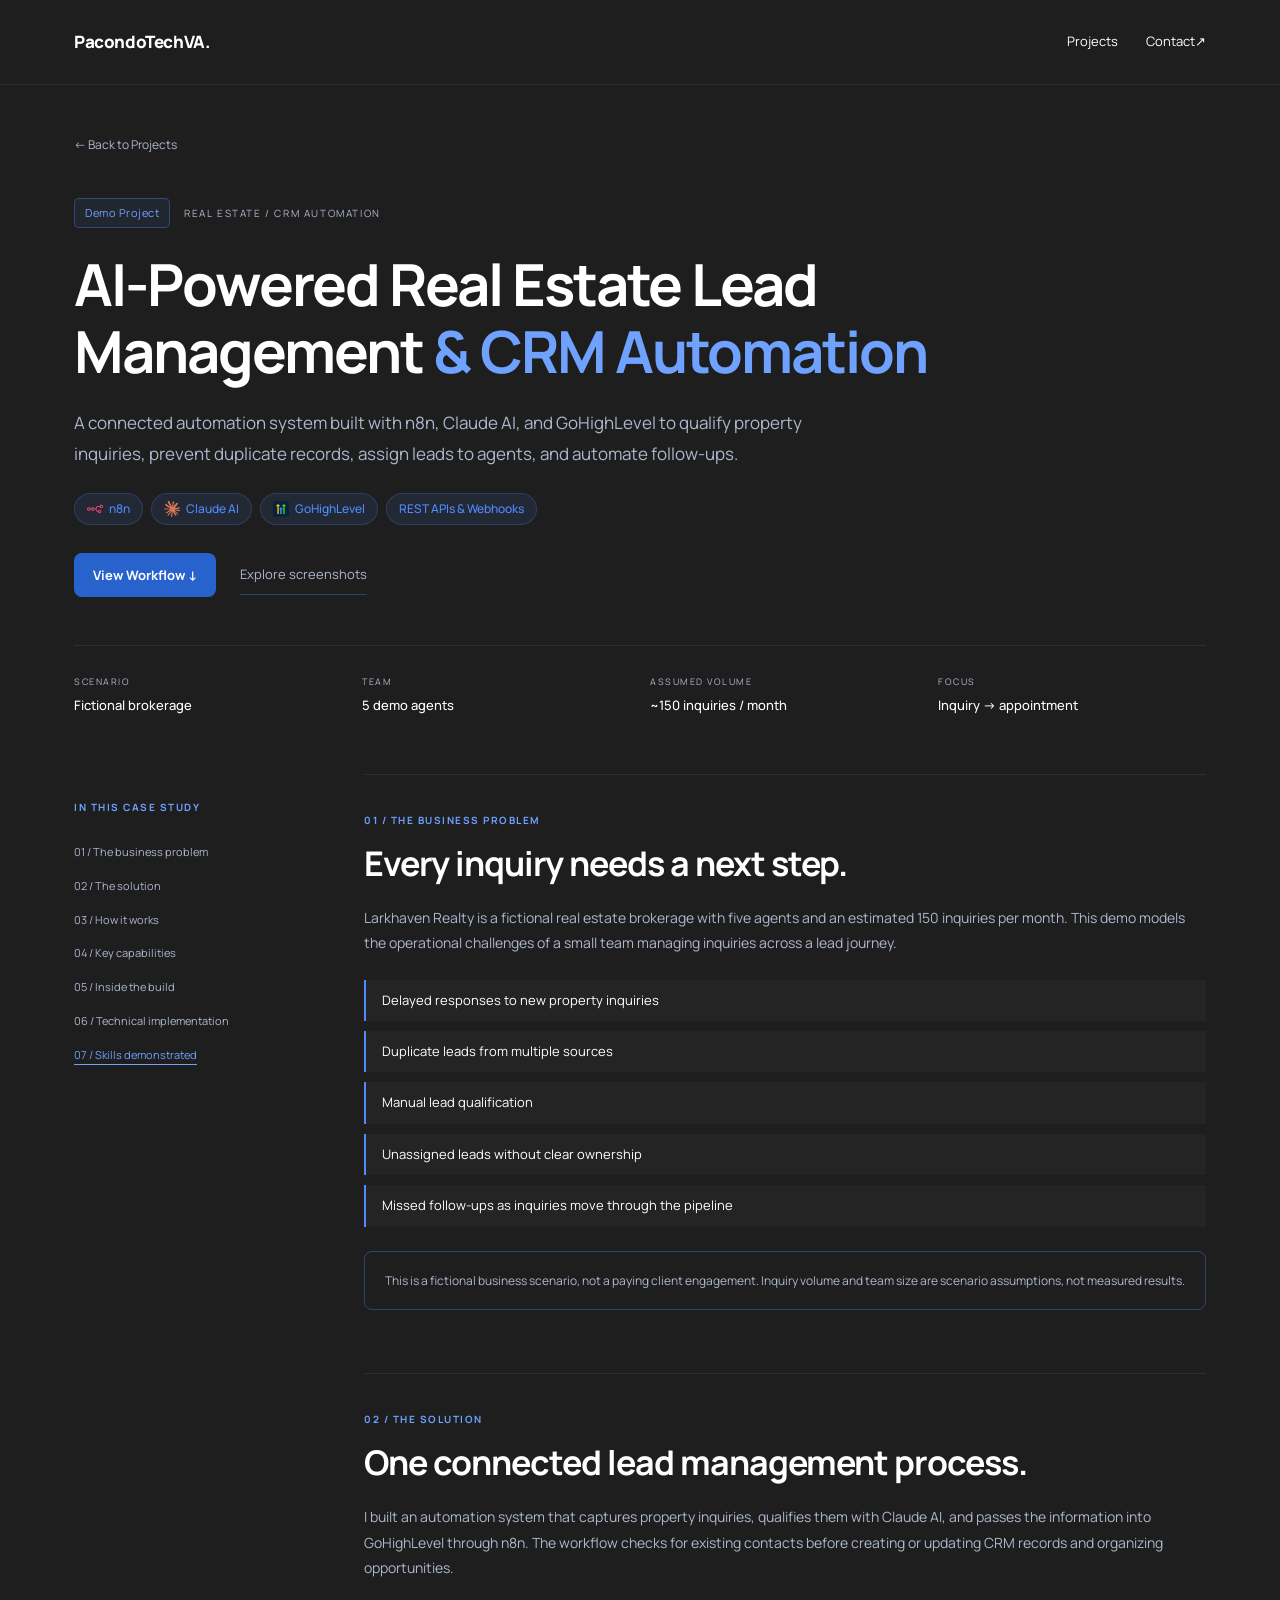
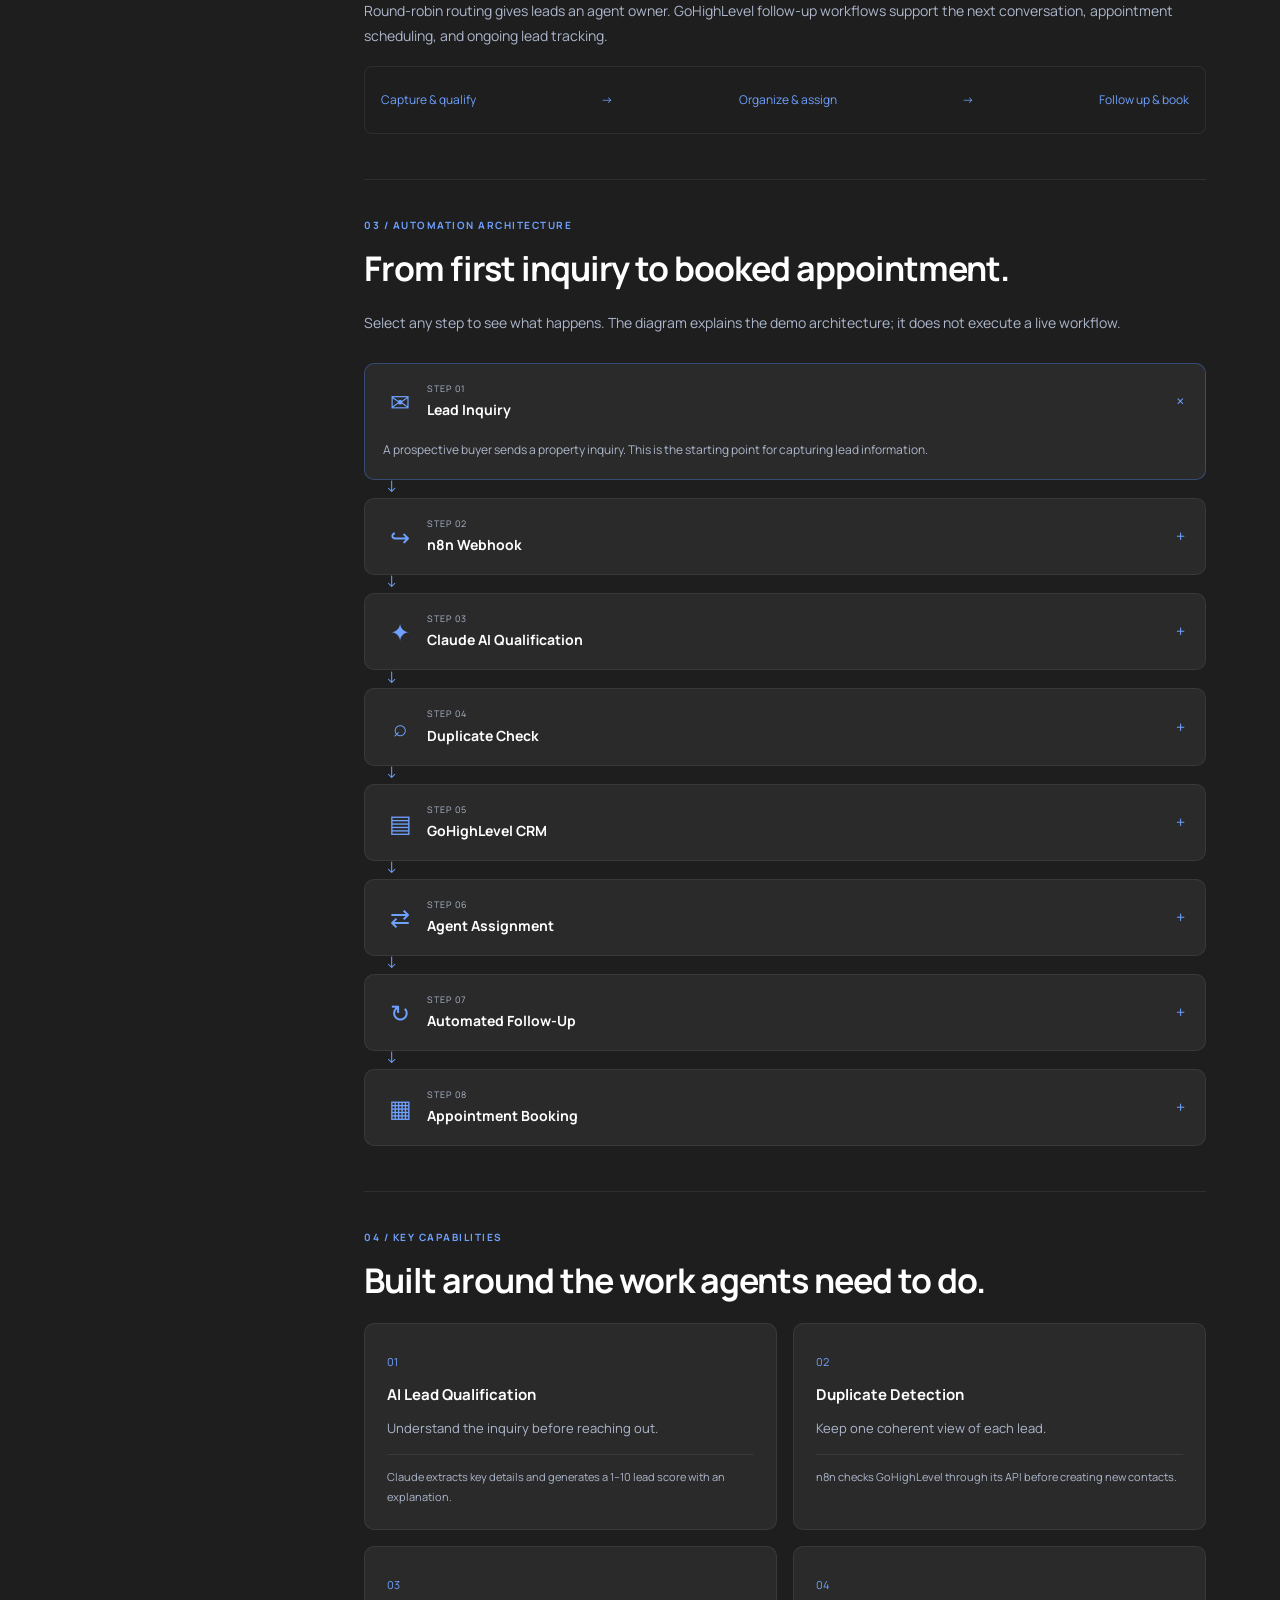
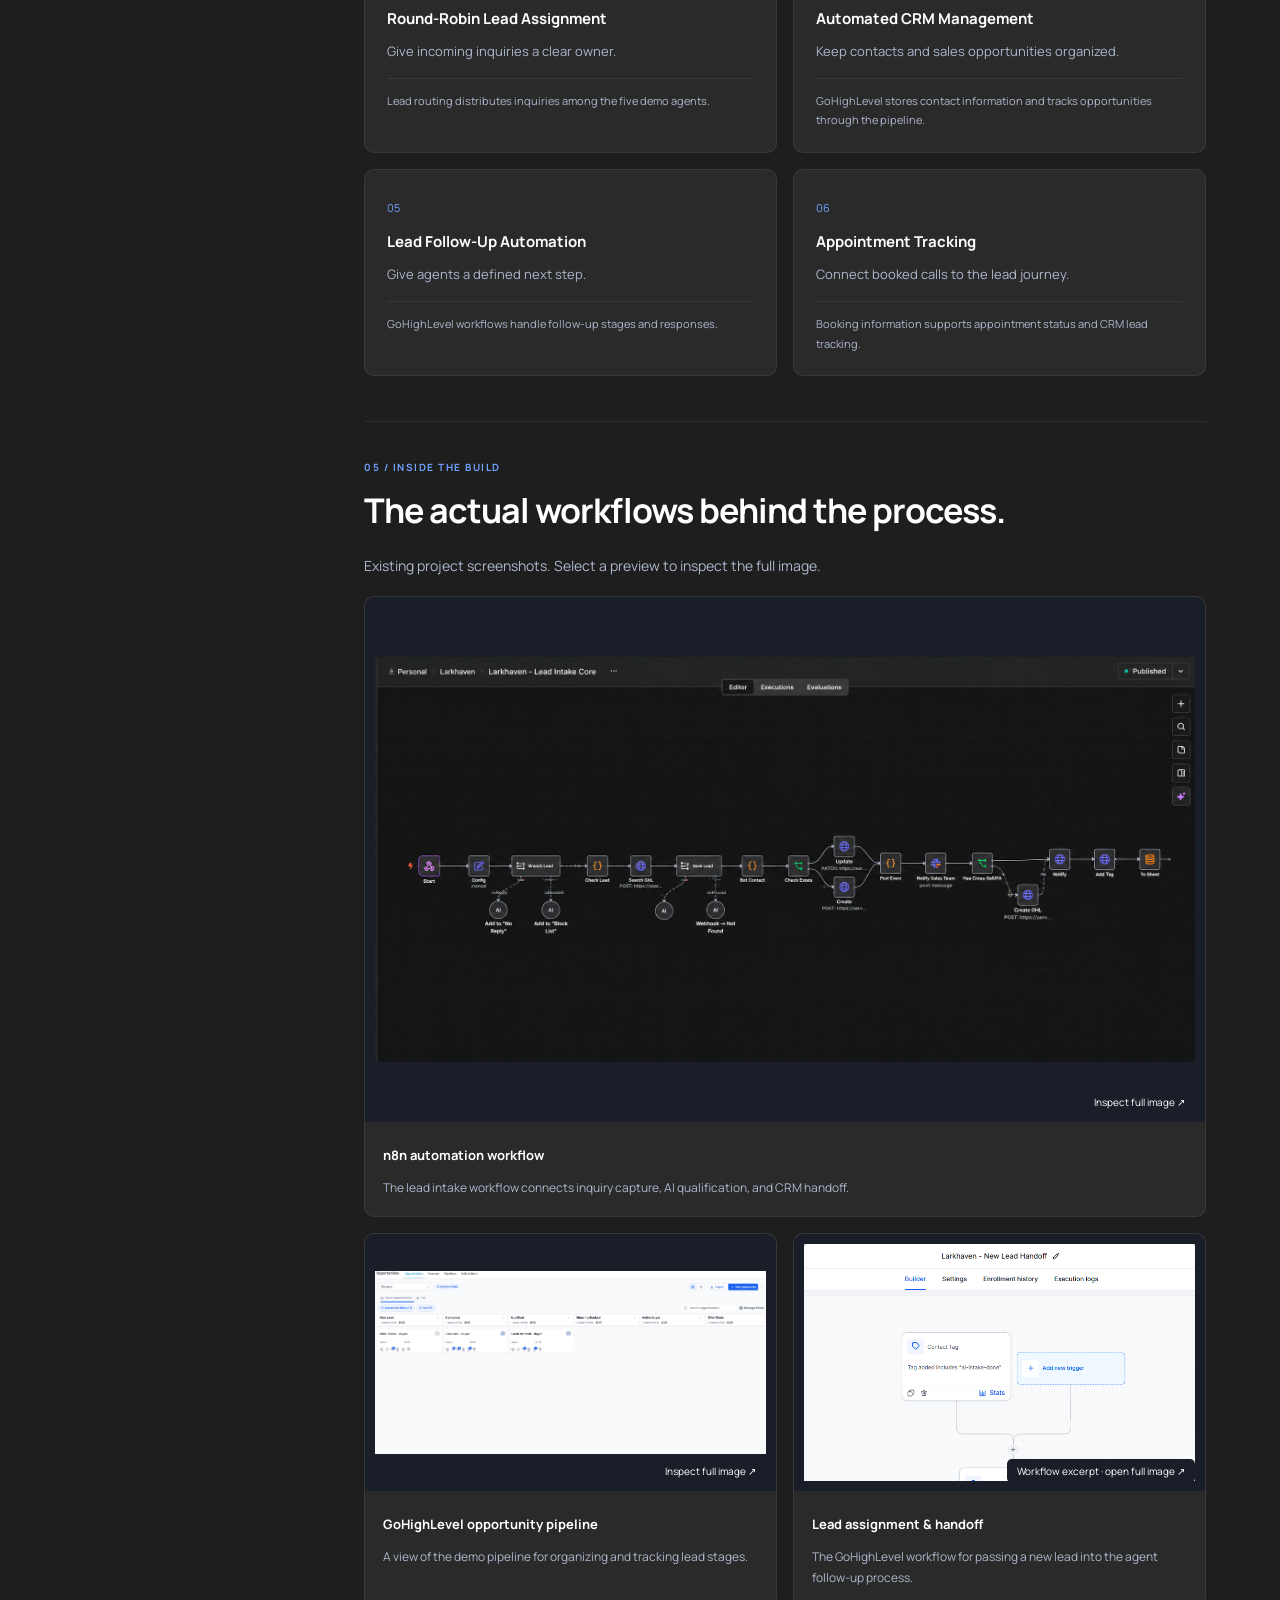
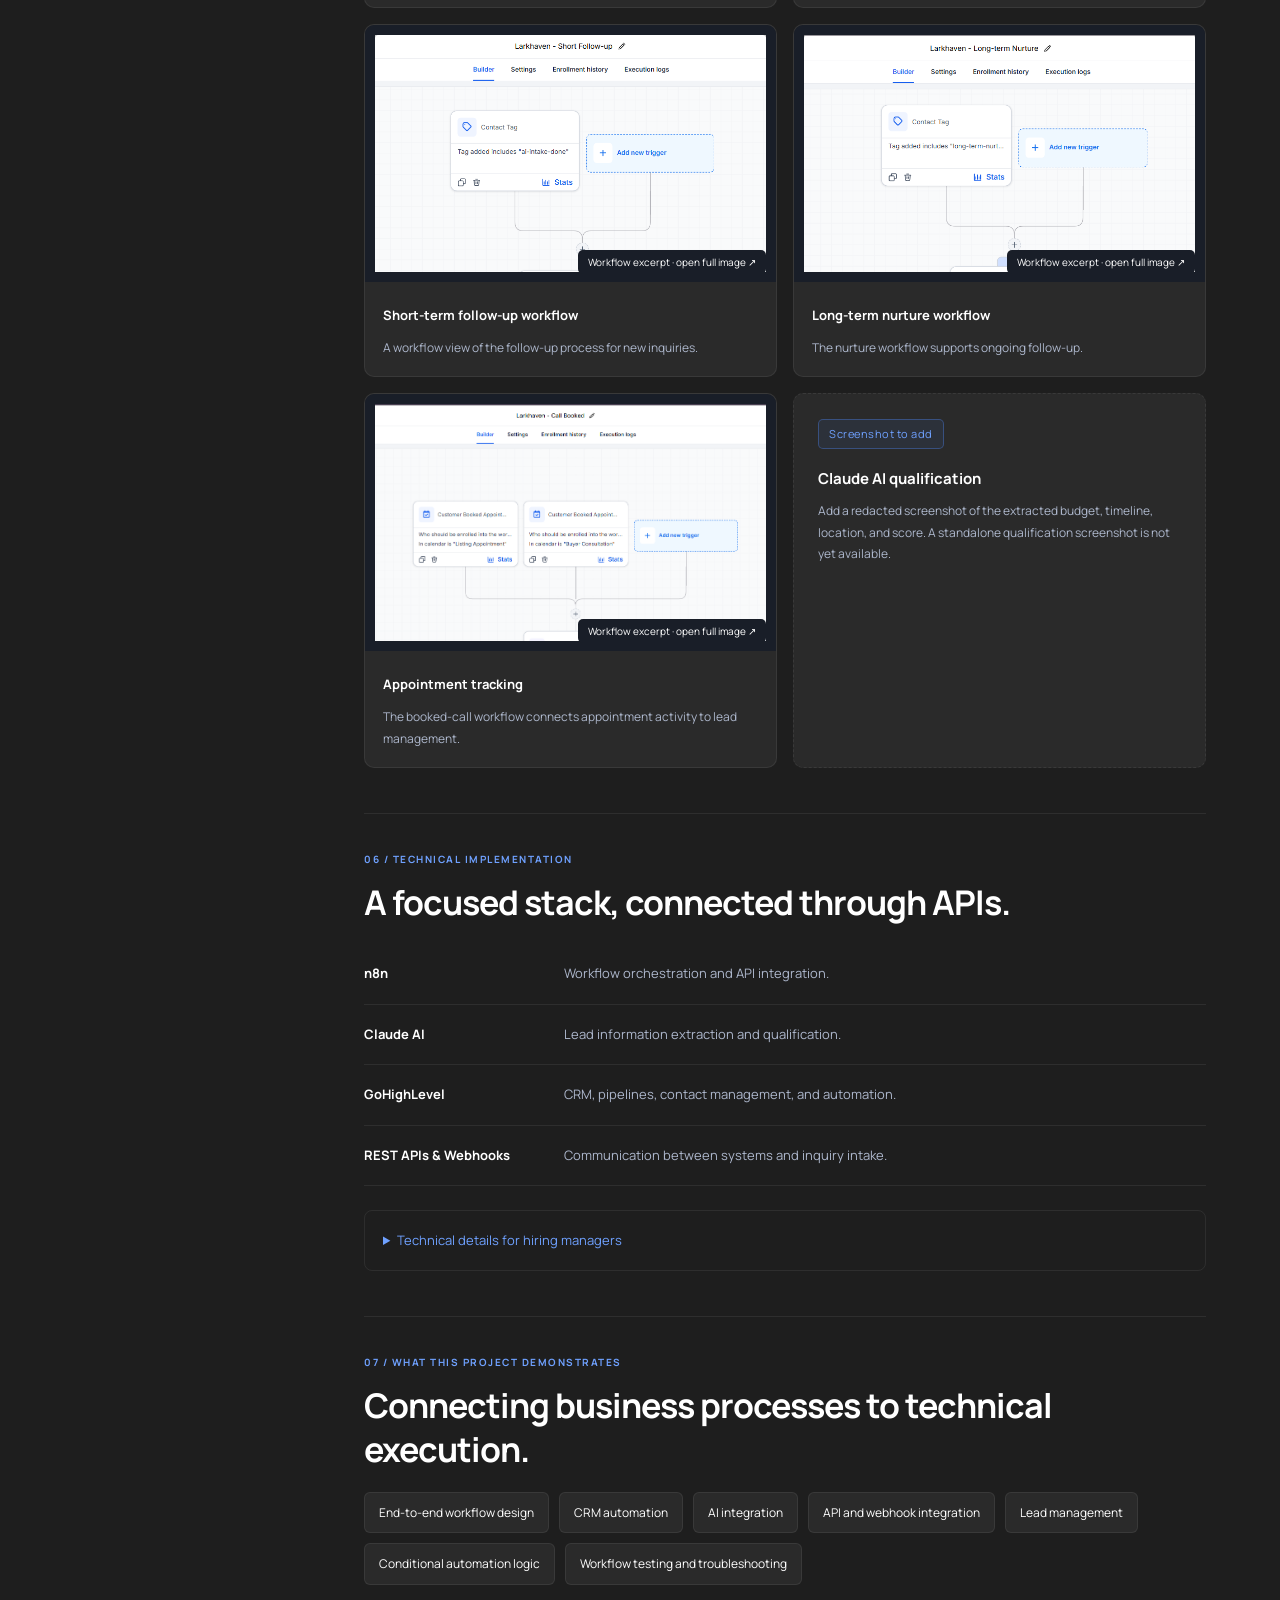
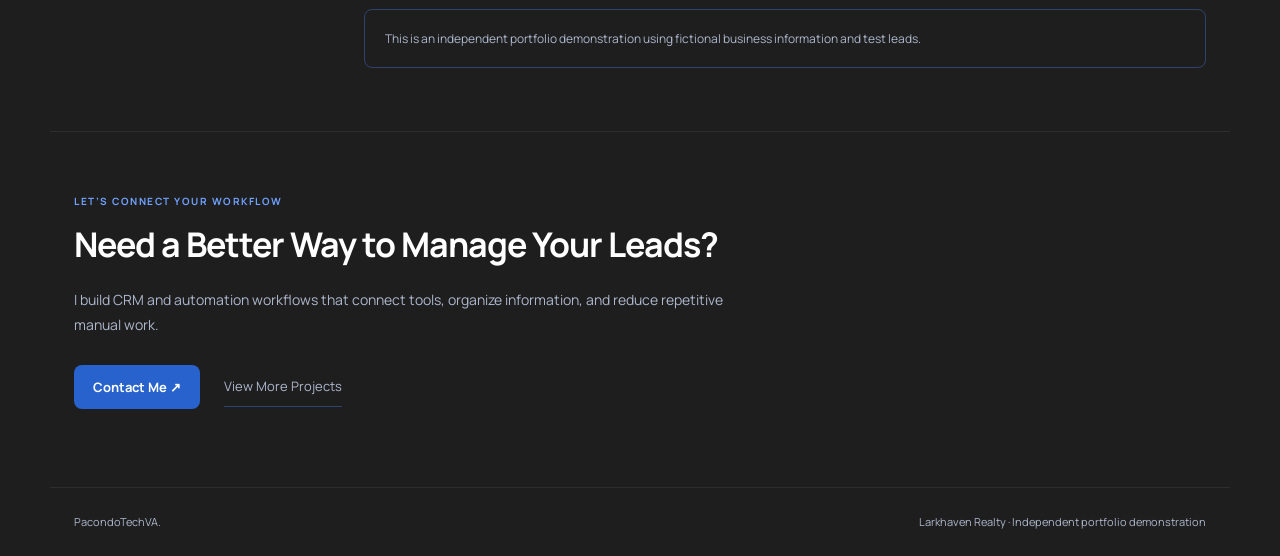
==== commit 7d12bb5c: "Add hero handwriting animation and project tool logos" ====
--- a/projects/larkhaven-realty/index.html
+++ b/projects/larkhaven-realty/index.html
@@ -8,7 +8,7 @@
 <meta property="og:description" content="Explore a fictional real estate lead management system built with n8n, Claude AI, and GoHighLevel.">
 <meta property="og:url" content="https://pacondotechva.me/projects/larkhaven-realty/">
 <meta property="og:image" content="https://pacondotechva.me/images/n8n/Lead%20Intake.png"><meta property="og:image:alt" content="Larkhaven Realty n8n lead intake workflow">
-<link rel="icon" href="../../images/webicon.png"><link rel="stylesheet" href="../../css/styles.css?v=20261109-polish"><link rel="stylesheet" href="../../css/portfolio.css?v=20261109-polish">
+<link rel="icon" href="../../images/webicon.png"><link rel="stylesheet" href="../../css/styles.css?v=20261109-polish"><link rel="stylesheet" href="../../css/portfolio.css?v=20261111-tool-logos">
 <link rel="preconnect" href="https://fonts.googleapis.com"><link rel="preconnect" href="https://fonts.gstatic.com" crossorigin><link href="https://fonts.googleapis.com/css2?family=Manrope:wght@400;500;600;700&display=swap" rel="stylesheet">
 <link rel="stylesheet" href="../../css/image-viewer.css"><script src="../../js/image-viewer.js" defer></script>
 <script src="../../js/case-study.js" defer></script></head>
@@ -18,7 +18,7 @@
 <header class="case-hero container"><a class="back-link" href="../../index.html#portfolio">← Back to Projects</a><div class="case-label"><span class="demo-badge">Demo Project</span><span>REAL ESTATE / CRM AUTOMATION</span></div>
 <h1>AI-Powered Real Estate Lead Management <span>&amp; CRM Automation</span></h1>
 <p class="case-intro">A connected automation system built with n8n, Claude AI, and GoHighLevel to qualify property inquiries, prevent duplicate records, assign leads to agents, and automate follow-ups.</p>
-<div class="tag-row"><span class="tag">n8n</span><span class="tag">Claude AI</span><span class="tag">GoHighLevel</span><span class="tag">REST APIs &amp; Webhooks</span></div>
+<div class="tag-row"><span class="tag tool-tag"><img src="../../images/tools/n8n.svg" alt="" width="16" height="16" loading="lazy" decoding="async">n8n</span><span class="tag tool-tag"><img src="../../images/tools/claude.svg" alt="" width="16" height="16" loading="lazy" decoding="async">Claude AI</span><span class="tag tool-tag"><img src="../../images/ghl.jpg" alt="" width="16" height="16" loading="lazy" decoding="async">GoHighLevel</span><span class="tag">REST APIs &amp; Webhooks</span></div>
 <div class="case-actions"><a class="case-link" href="#workflow">View Workflow ↓</a><a class="case-secondary" href="#screenshots">Explore screenshots</a></div>
 <div class="case-facts"><div><span>SCENARIO</span><strong>Fictional brokerage</strong></div><div><span>TEAM</span><strong>5 demo agents</strong></div><div><span>ASSUMED VOLUME</span><strong>~150 inquiries / month</strong></div><div><span>FOCUS</span><strong>Inquiry → appointment</strong></div></div>
 </header>
--- a/css/styles.css
+++ b/css/styles.css
@@ -1,6 +1,14 @@
 /* ═══════════════════════════════════════════════════
    DESIGN TOKENS
 ═══════════════════════════════════════════════════ */
+@font-face {
+  font-family: 'Dancing Script';
+  font-style: normal;
+  font-weight: 700;
+  font-display: block;
+  src: url('../images/fonts/DancingScript-Bold.ttf') format('truetype');
+}
+
 :root {
   --bg:          #1e1e1e;
   --bg-alt:      #242424;
@@ -375,6 +383,41 @@
   cursor: default;
 }
 .name-accent:hover { color: #ffffff; }
+
+/* Pen paths reveal the live cursive text without changing its layout. */
+.hero-greeting > [data-handwriting] { position: relative; }
+.handwriting-ink {
+  display: none;
+  position: absolute;
+  inset: 0;
+  width: 100%;
+  height: 100%;
+  overflow: visible;
+  pointer-events: none;
+}
+.handwriting-ink text {
+  font-family: 'Dancing Script', cursive;
+  font-size: 100px;
+  font-weight: 700;
+  fill: currentColor;
+}
+.hero-greeting.is-writing .handwriting-text { opacity: 0; }
+.hero-greeting.is-writing .handwriting-ink { display: block; }
+
+@media (prefers-reduced-motion: no-preference) {
+  .hero-text > .badge {
+    animation: hero-badge-in 800ms cubic-bezier(0.16, 1, 0.3, 1) 60ms both;
+  }
+}
+@keyframes hero-badge-in {
+  from { opacity: 0; transform: translate3d(0, 22px, 0); }
+  to { opacity: 1; transform: translate3d(0, 0, 0); }
+}
+@media (prefers-reduced-motion: reduce) {
+  .hero-greeting.is-writing .handwriting-text { opacity: 1; }
+  .hero-greeting.is-writing .handwriting-ink { display: none; }
+}
+
 .hero-subtitle {
   font-size: 18px;
   font-weight: 500;
@@ -1284,35 +1327,70 @@
 ═══════════════════════════════════════════════════ */
 .chat-bubble {
   position: fixed;
-  bottom: 28px; right: 28px;
+  right: 24px; bottom: calc(24px + env(safe-area-inset-bottom));
+  display: grid; place-items: center;
   width: 56px; height: 56px;
+  border: 1px solid rgba(255,255,255,.2);
   border-radius: 50%;
-  background: var(--accent);
+  background: var(--button-bg);
   color: #fff;
-  display: flex; align-items: center; justify-content: center;
-  cursor: pointer;
-  border: none;
-  box-shadow: 0 4px 20px rgba(0,0,0,0.35);
+  box-shadow: 0 6px 20px rgba(0,0,0,.24);
   z-index: 9999;
-  transition: transform 0.2s, opacity 0.2s;
-}
-.chat-bubble svg { width: 24px; height: 24px; }
-.chat-bubble:hover { transform: scale(1.1); }
-.chat-bubble.hide { opacity: 0; pointer-events: none; transform: scale(0.8); }
-.chat-bubble-dot {
+  transition: background .2s, transform .2s, opacity .2s, box-shadow .2s;
+}
+.chat-bubble-icon { width: 26px; height: 26px; }
+/* Draw attention in short bursts while keeping the button easy to click. */
+@media (prefers-reduced-motion: no-preference) {
+  .chat-bubble::before,
+  .chat-bubble::after {
+    content: '';
+    position: absolute;
+    inset: -2px;
+    border: 2px solid var(--accent);
+    border-radius: inherit;
+    opacity: 0;
+    pointer-events: none;
+  }
+  .chat-bubble:not(.hide):not(:hover):not(:focus-visible)::before,
+  .chat-bubble:not(.hide):not(:hover):not(:focus-visible)::after {
+    animation: chatHalo 6s ease-out infinite;
+    animation-delay: .8s;
+  }
+  .chat-bubble:not(.hide):not(:hover):not(:focus-visible)::after { animation-delay: 1.4s; }
+  .chat-bubble:not(.hide):not(:hover):not(:focus-visible) .chat-bubble-icon {
+    animation: chatNudge 6s ease-in-out 1.2s infinite;
+  }
+}
+@keyframes chatHalo {
+  0% { transform: scale(.95); opacity: .5; }
+  32%, 100% { transform: scale(1.45); opacity: 0; }
+}
+@keyframes chatNudge {
+  0%, 7%, 14%, 100% { transform: translateY(0) rotate(0); }
+  3.5% { transform: translateY(-5px) rotate(-8deg); }
+  10.5% { transform: translateY(-3px) rotate(6deg); }
+}
+.chat-bubble:hover { background: var(--button-hover); transform: translateY(-2px); box-shadow: 0 8px 22px rgba(0,0,0,.3); }
+.chat-bubble:focus-visible { outline: 3px solid var(--accent-h); outline-offset: 4px; }
+.chat-bubble.hide { opacity: 0; pointer-events: none; transform: scale(.9); }
+.chat-unread {
   position: absolute;
-  top: 6px; right: 6px;
-  width: 10px; height: 10px;
-  border-radius: 50%;
-  background: #22c55e;
-  border: 2px solid var(--accent);
+  top: -3px; right: -3px;
+  display: grid; place-items: center;
+  min-width: 20px; height: 20px;
+  padding: 0 4px;
+  border: 2px solid var(--bg);
+  border-radius: 999px;
+  background: #fff;
+  color: #2458b3;
+  font-size: 10px; font-weight: 700; line-height: 1;
 }
 
 .chat-window {
   position: fixed;
-  bottom: 96px; right: 28px;
+  bottom: calc(24px + env(safe-area-inset-bottom)); right: 24px;
   width: 350px;
-  height: 480px;
+  height: min(480px, calc(100dvh - 48px));
   border-radius: 16px;
   background: var(--bg-card);
   border: 1px solid var(--border);
@@ -1439,6 +1517,46 @@
 .chat-send svg { width: 16px; height: 16px; }
 
 @media (max-width: 420px) {
-  .chat-window { width: calc(100vw - 24px); right: 12px; bottom: 84px; height: 70vh; }
-  .chat-bubble { right: 16px; bottom: 16px; }
-}
+  .chat-window { width: calc(100% - 24px); right: 12px; bottom: calc(12px + env(safe-area-inset-bottom)); height: min(480px, calc(100dvh - 36px)); }
+  .chat-bubble { width: 52px; height: 52px; right: 16px; bottom: calc(16px + env(safe-area-inset-bottom)); }
+}
+/* Prominent, reference-inspired AI card. */
+.chat-window {
+  width: 320px;
+  background: var(--bg);
+  border: 1px solid var(--border-h);
+  border-top-color: var(--accent);
+  border-radius: 24px;
+  box-shadow: 0 20px 65px rgba(0,0,0,.3);
+  color: var(--txt);
+}
+.chat-header { padding: 22px 20px 14px; background: transparent; }
+.chat-header-info { gap: 9px; }
+.chat-avatar { width: 11px; height: 11px; background: var(--accent); box-shadow: 0 0 0 2px var(--border-h); }
+.chat-name { font-size: 20px; font-weight: 800; letter-spacing: -.6px; }
+.chat-status { font-size: 10px; color: var(--txt-2); opacity: 1; margin-top: 3px; }
+.chat-online-dot { background: var(--txt-2); width: 6px; height: 6px; }
+.chat-close { color: var(--txt-2); padding: 4px; }
+.chat-chip { border-color: var(--border); color: var(--txt); text-align: left; line-height: 1.4; }
+.chat-chip:hover { background: var(--bg-card-h); border-color: var(--accent); color: var(--accent); }
+.chat-input-row { margin: 0 18px 18px; padding: 5px; border: 0; border-radius: 30px; background: var(--bg-card); }
+.chat-input { width: 0; min-width: 0; background: transparent; border: 0; font-size: 14px; padding: 10px 14px; }
+.chat-input::placeholder { color: var(--txt-2); opacity: 1; }
+.chat-input-row:focus-within { outline: 2px solid var(--accent); outline-offset: 3px; }
+.chat-send { width: 40px; height: 40px; background: var(--button-bg); color: #fff; }
+.chat-msg.user span { background: var(--button-bg); color: #fff; }
+.chat-chip:focus-visible, .chat-close:focus-visible, .chat-send:focus-visible { outline: 2px solid var(--accent); outline-offset: 3px; }
+.chat-idle { height: auto; max-height: calc(100dvh - 48px); overflow-y: auto; padding-bottom: 20px; }
+.chat-idle .chat-messages { display: contents; }
+.chat-idle .chat-msg.bot { order: 1; max-width: none; padding: 0 20px 16px; }
+.chat-idle .chat-msg.bot span { padding: 0; border-radius: 0; background: transparent; color: var(--txt-2); font-size: 14px; line-height: 1.5; }
+.chat-idle .chat-input-row { order: 2; margin-bottom: 12px; }
+.chat-idle .chat-suggestions { order: 3; padding: 0 18px; flex-direction: column; gap: 7px; }
+.chat-idle .chat-chip { padding: 8px 12px; font-size: 12px; }
+@media (max-width: 420px) {
+  .chat-window { width: min(320px, calc(100% - 24px)); }
+  .chat-idle { height: auto; max-height: calc(100dvh - 24px); }
+}
+@media (prefers-reduced-motion: reduce) {
+  .chat-window, .chat-bubble, .chat-send { transition: none; }
+}
--- a/css/portfolio.css
+++ b/css/portfolio.css
@@ -43,14 +43,15 @@
 .portfolio .port-body { display:flex;flex-direction:column;flex:1;padding:24px; }
 .portfolio .port-body > .project-eyebrow { margin-bottom:10px; }
 .portfolio .port-body h3 { font-size:21px;line-height:1.4;letter-spacing:-.5px;min-height:2.8em;margin-bottom:12px; }
-.portfolio .port-body > p { display:block;overflow:visible;font-size:13px;line-height:1.75;min-height:7em;margin-bottom:0; }
+.portfolio .port-body > p { display:block;overflow:visible;font-size:13px;line-height:1.75;min-height:7em;margin-bottom:18px; }
 .project-summary > span { display:block; }
 .project-summary > span + span { margin-top:8px; }
 .project-summary b { display:inline;font-size:10px;font-weight:700;color:var(--txt);margin-right:6px;text-transform:uppercase;letter-spacing:.5px; }
-.portfolio .project-highlights { display:grid;grid-template-columns:repeat(3,minmax(0,1fr));list-style:none;gap:12px;margin:18px 0; }
-.project-highlights li { border-top:2px solid var(--border-h);padding-top:10px;font-size:11px;line-height:1.6;color:var(--txt-2); }
-.portfolio .tag-row { margin-top:auto;margin-bottom:20px;min-height:28px;align-content:flex-start;gap:6px; }
+.portfolio .tag-row { margin-top:auto;margin-bottom:20px;min-height:28px;align-items:center;align-content:flex-start;gap:6px; }
 .portfolio .tag { font-size:10px;line-height:1.5;padding:4px 9px;color:var(--accent-h); }
+.tool-tag { display:inline-flex;align-items:center;gap:6px;white-space:nowrap; }
+.tool-tag img { display:block;flex-shrink:0;width:16px;height:16px;object-fit:contain;border-radius:3px; }
+.tool-tag img[src$="/manychat.svg"] { padding:2px;background:#fff; }
 .project-actions { display:grid;grid-template-columns:repeat(2,minmax(0,1fr));align-items:start;gap:10px; }
 .project-brief[open] { grid-column:1 / -1; }
 .case-link { display:inline-flex;align-items:center;justify-content:space-between;gap:24px;min-height:44px;background:var(--button-bg);color:#fff;padding:12px 18px;border:1px solid transparent;border-radius:8px;font-size:13px;font-weight:700;line-height:1.4;transition:background .2s,transform .2s; }
@@ -156,5 +157,5 @@
 [data-theme="light"] .project-eyebrow,[data-theme="light"] .portfolio .tag,[data-theme="light"] .preview-open,[data-theme="light"] .case-page .tag { color:#2259b5; }
 @media(max-width:800px) { .portfolio-grid { grid-template-columns:1fr;max-width:640px;margin-inline:auto; }.portfolio .port-body h3 { min-height:0; }.portfolio .port-body > p { min-height:0; }.portfolio .tag-row { min-height:0; }.preview-overview { padding:20px; } }
 @media(max-width:700px) { .case-layout { display:block; }.case-toc { position:static;display:flex;overflow:auto;gap:22px;padding:16px 0 24px; }.case-toc a { flex-shrink:0;min-height:44px;display:flex;align-items:center; }.case-toc > span { display:none; }.case-hero { padding-top:24px; }.case-hero h1 { letter-spacing:-1px; }.case-intro { font-size:15px; }.architecture { grid-template-columns:1fr; }.feature-grid,.screenshot-grid { grid-template-columns:1fr; }.case-nav .nav-logo { font-size:17px; }.case-nav > div > div { gap:16px; }.case-footer { flex-direction:column;gap:8px; }.solution-strip { flex-direction:column; }.solution-strip > span:nth-child(even) { transform:rotate(90deg); }.stack-list > div { grid-template-columns:1fr;gap:4px; }.portfolio-context { flex-direction:column;gap:8px; } }
-@media(max-width:420px) { .project-actions { grid-template-columns:1fr; }.portfolio .port-body { padding:20px; }.preview-overview { padding:16px; }.preview-overview ol { gap:10px;margin:18px 0; }.preview-overview strong { font-size:10px; }.overview-node { width:34px;height:34px;border-radius:9px;font-size:11px; }.preview-overview li:not(:last-child)::after { left:34px;top:17px;right:-6px; }.overview-note { font-size:9px; }.portfolio .port-gallery-main { aspect-ratio:4/3; }.gallery-navigation > button { flex-basis:44px; }.project-highlights li { font-size:10px; } }
+@media(max-width:420px) { .project-actions { grid-template-columns:1fr; }.portfolio .port-body { padding:20px; }.preview-overview { padding:16px; }.preview-overview ol { gap:10px;margin:18px 0; }.preview-overview strong { font-size:10px; }.overview-node { width:34px;height:34px;border-radius:9px;font-size:11px; }.preview-overview li:not(:last-child)::after { left:34px;top:17px;right:-6px; }.overview-note { font-size:9px; }.portfolio .port-gallery-main { aspect-ratio:4/3; }.gallery-navigation > button { flex-basis:44px; } }
 @media(prefers-reduced-motion:reduce) { html,html *,html *::before,html *::after { scroll-behavior:auto !important;transition:none !important;animation:none !important; }.animate-up { opacity:1;transform:none; }.card:hover { transform:none; } }
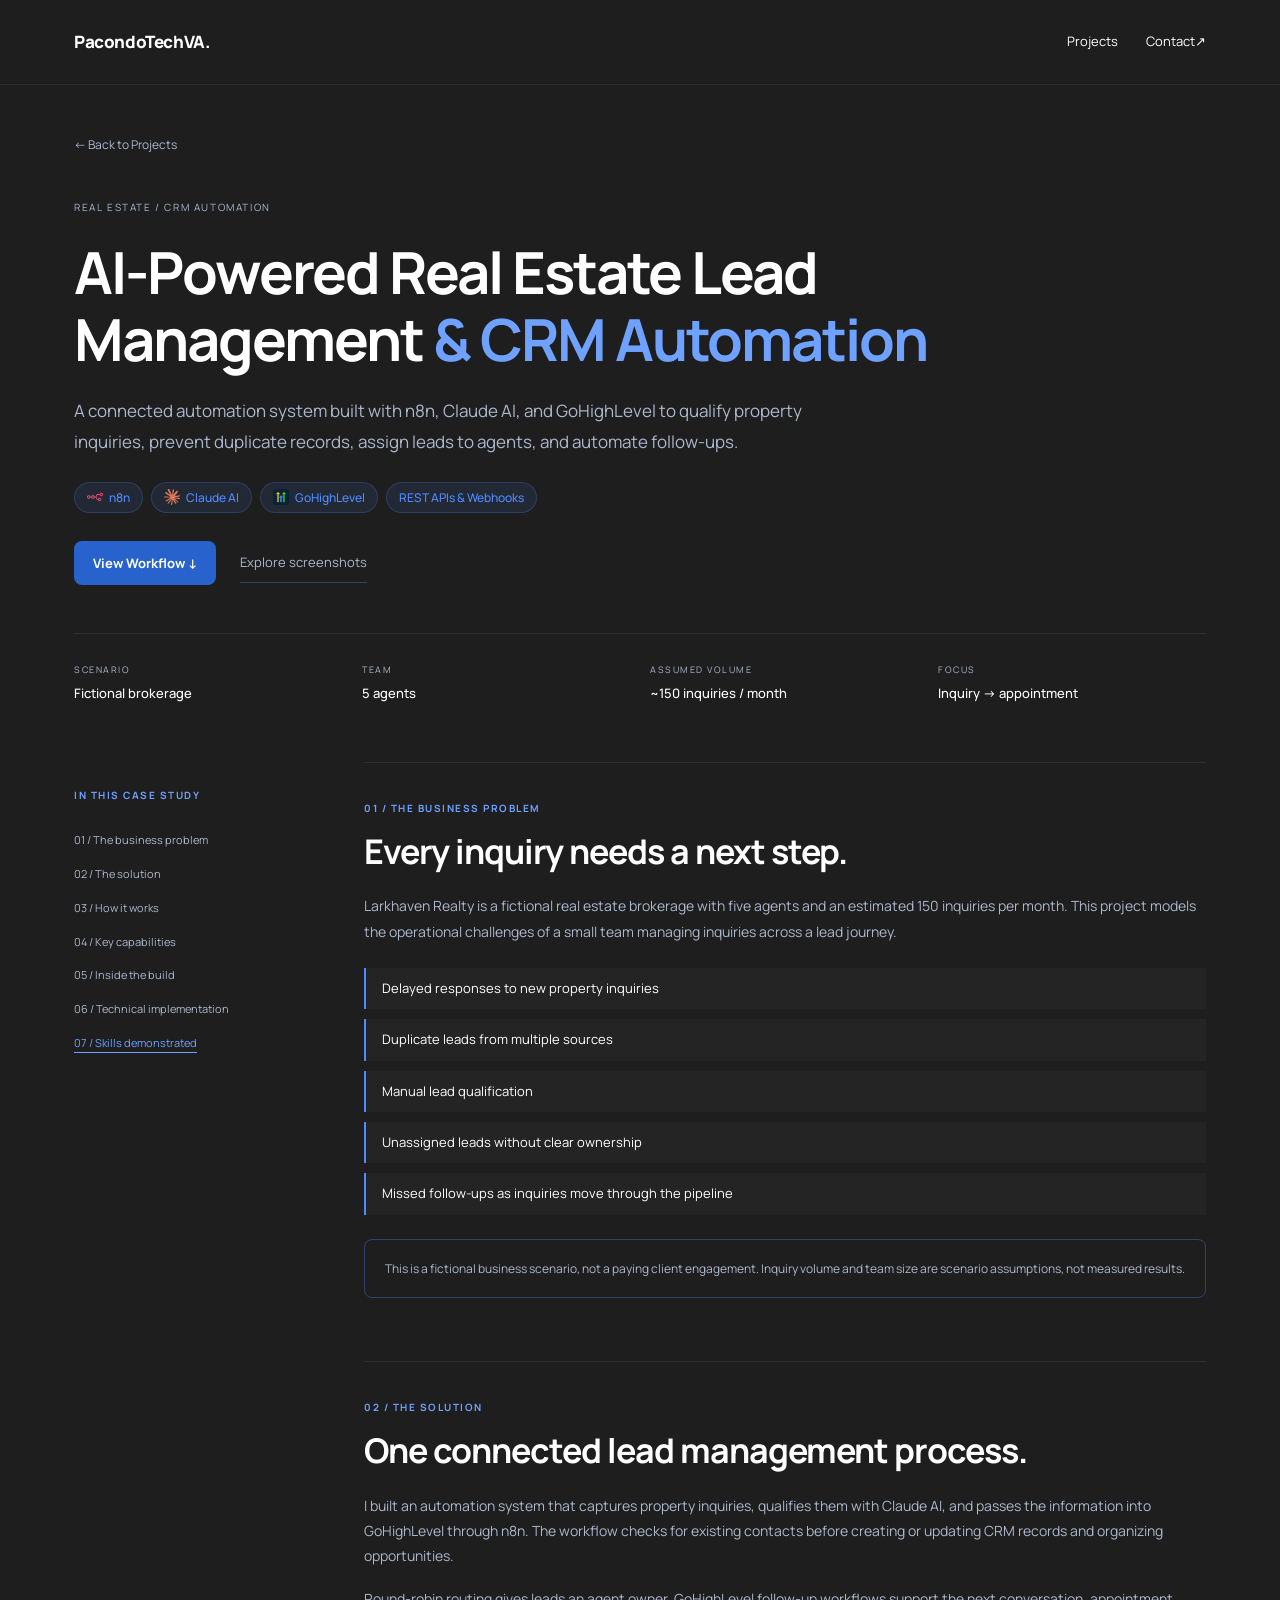
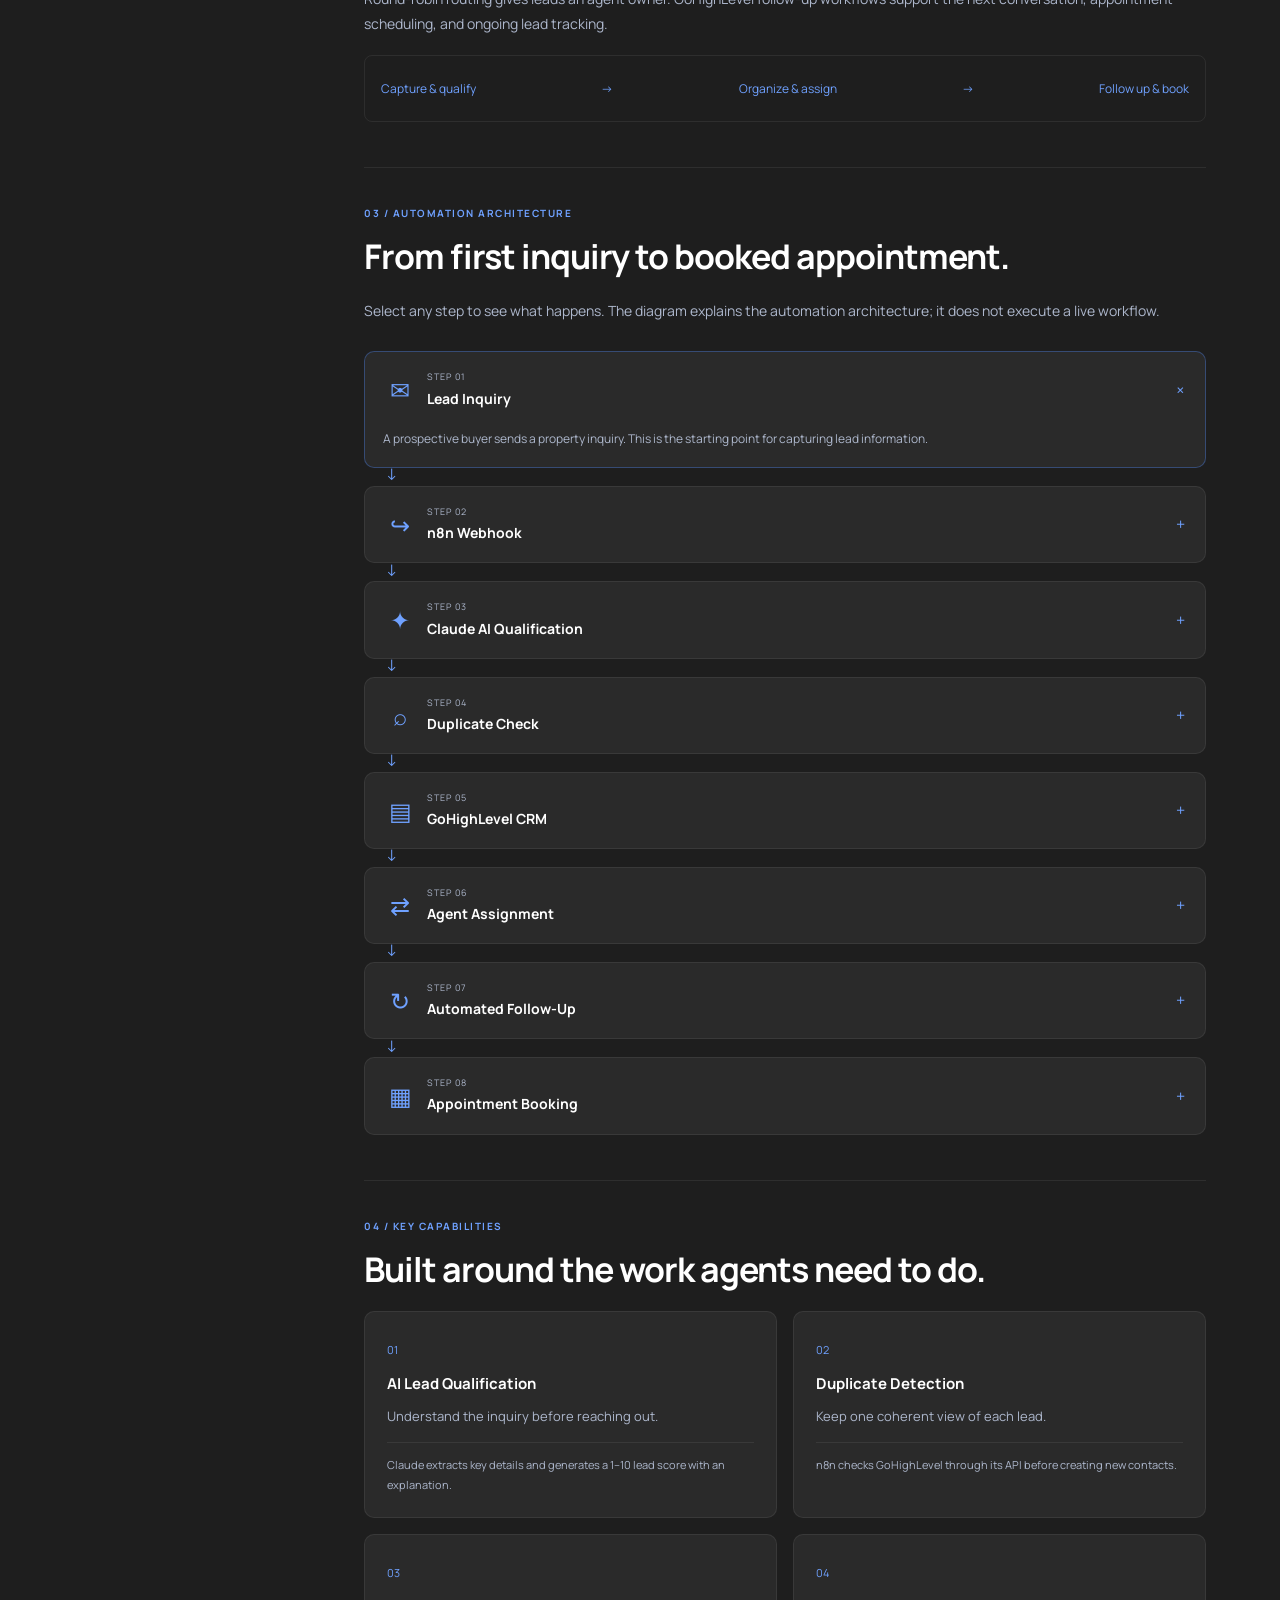
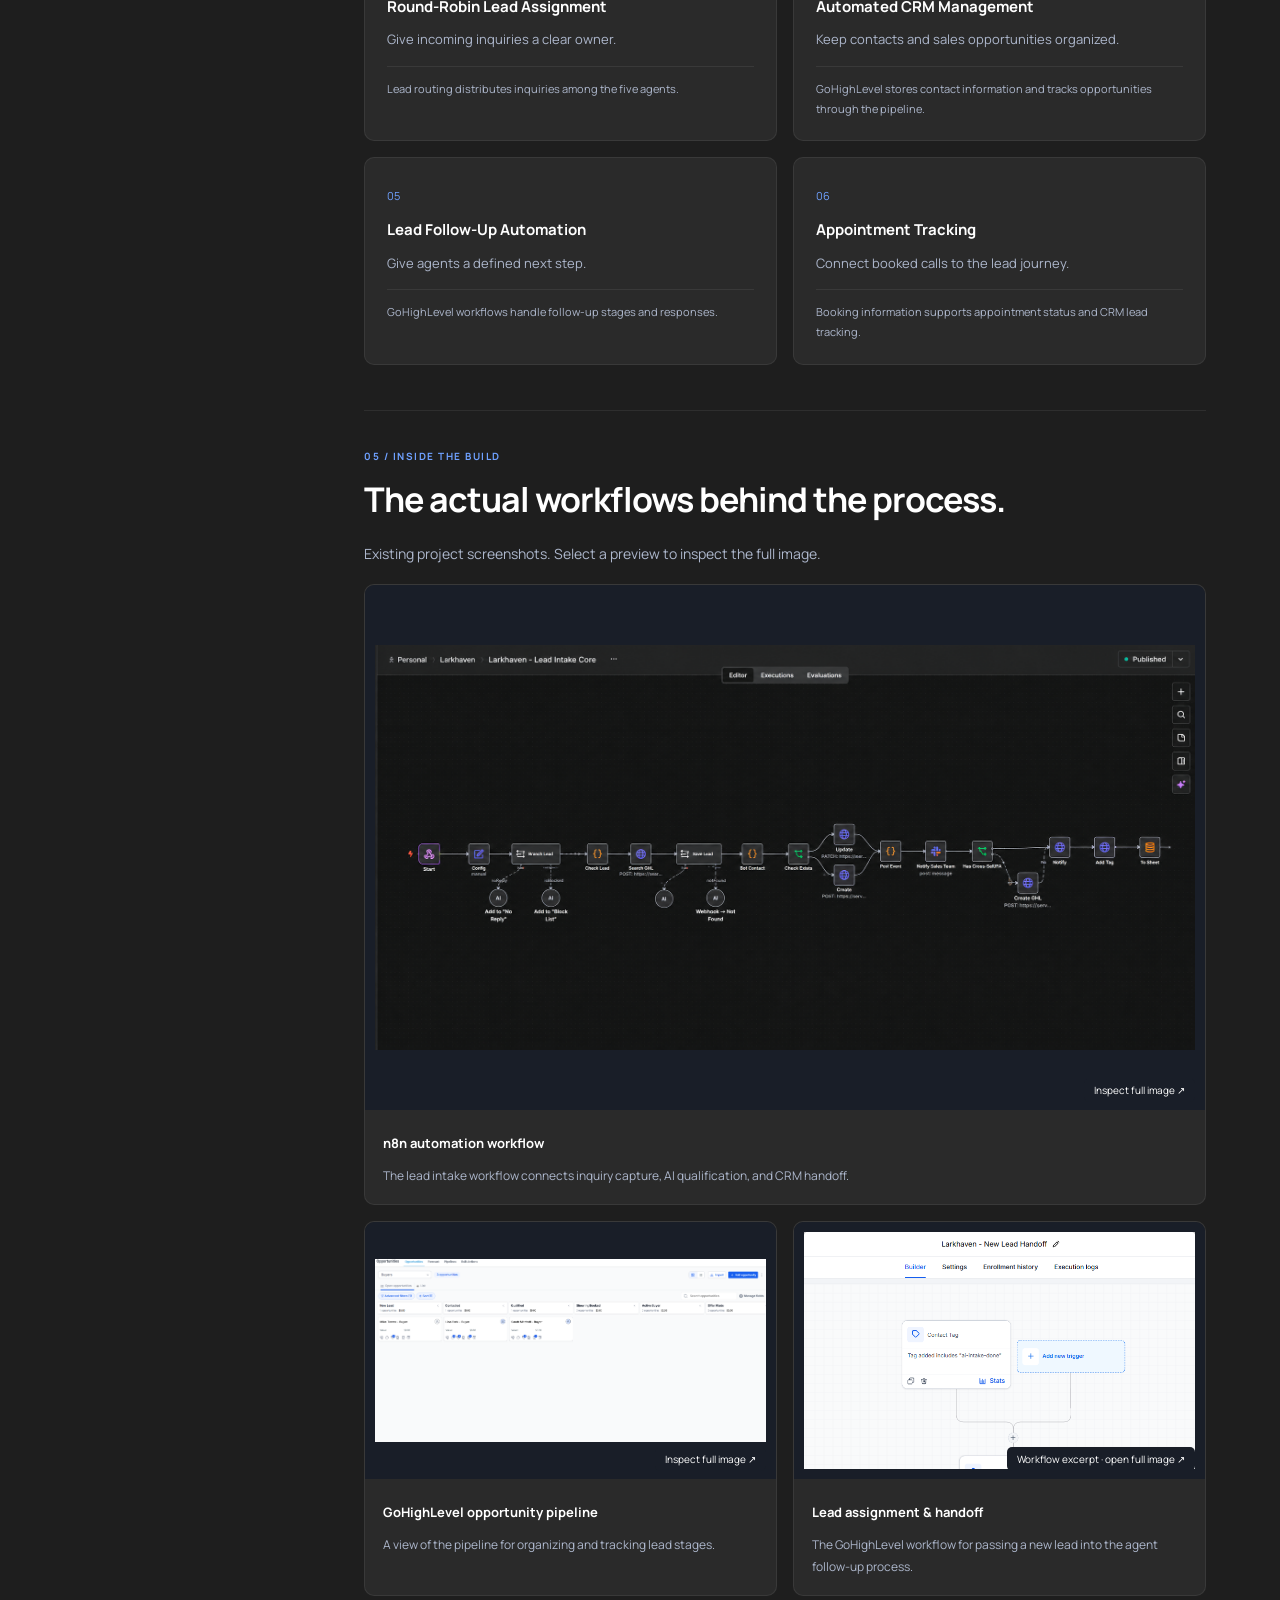
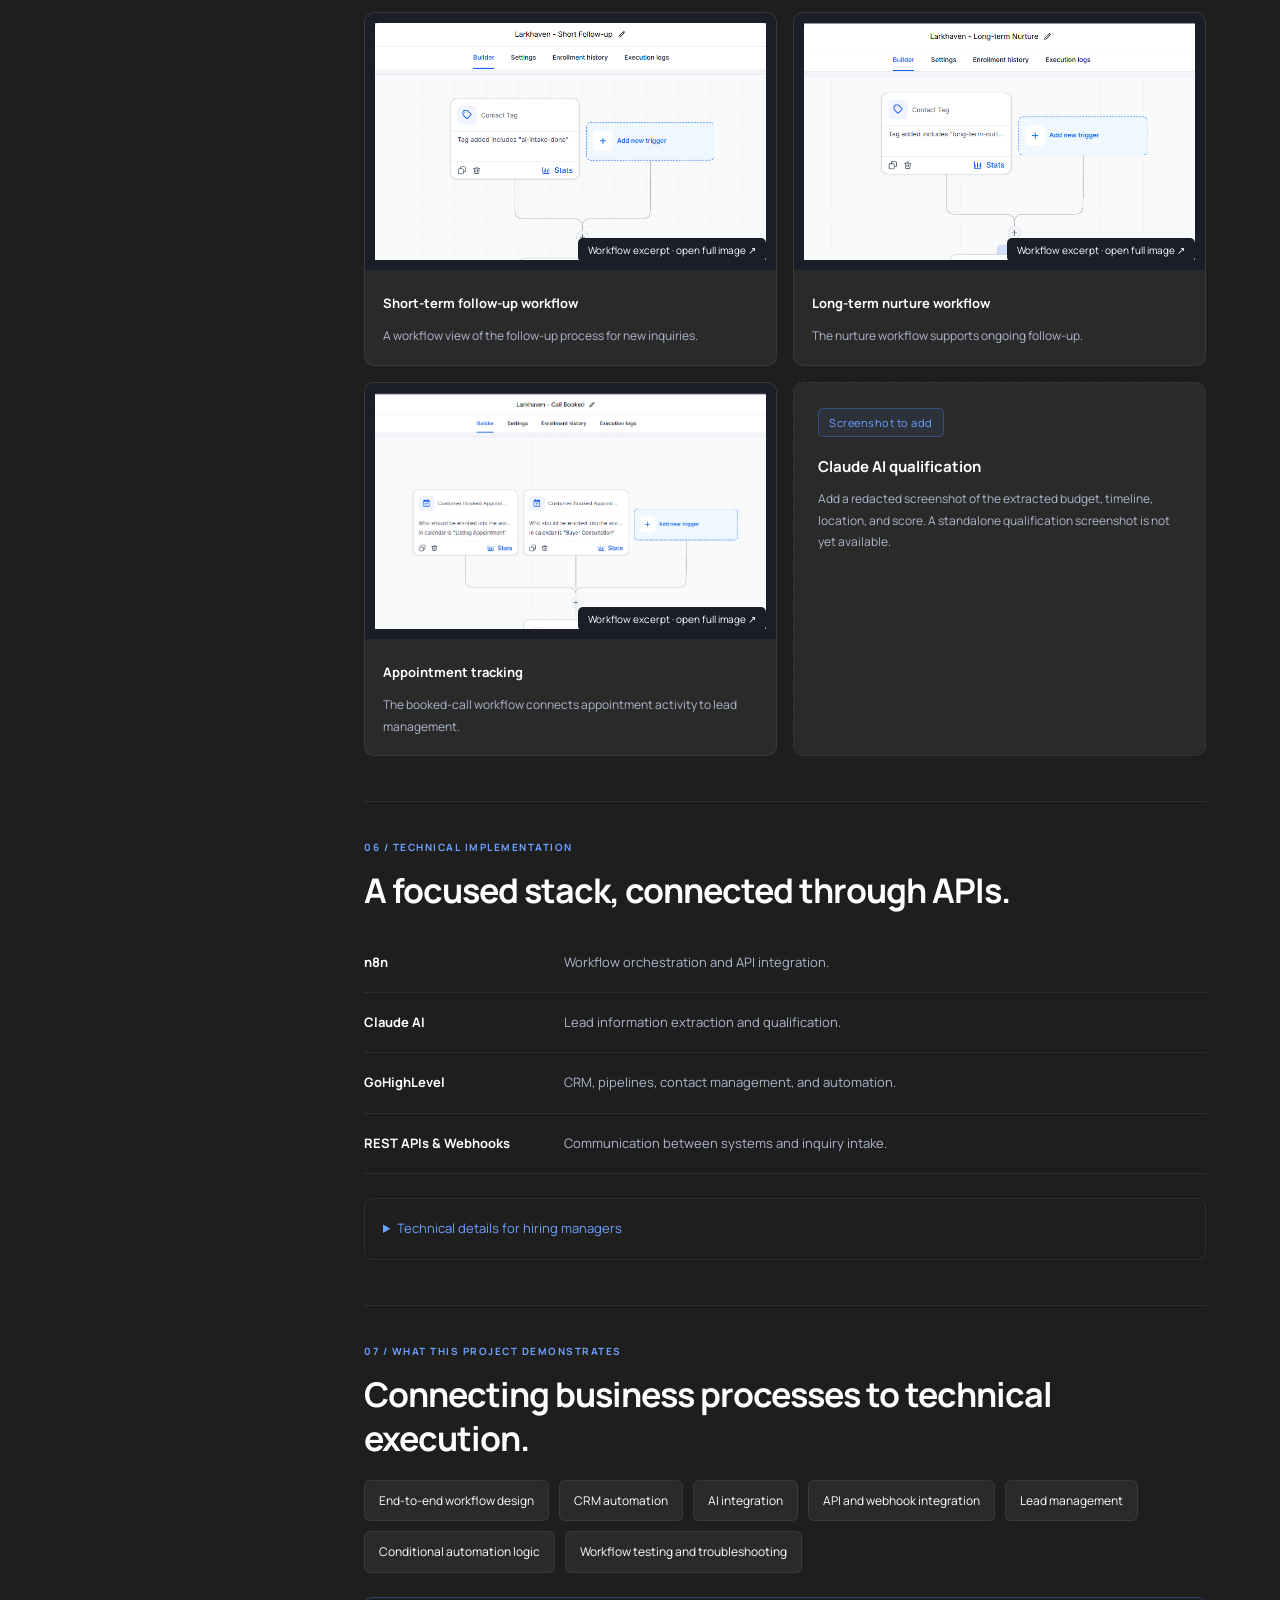
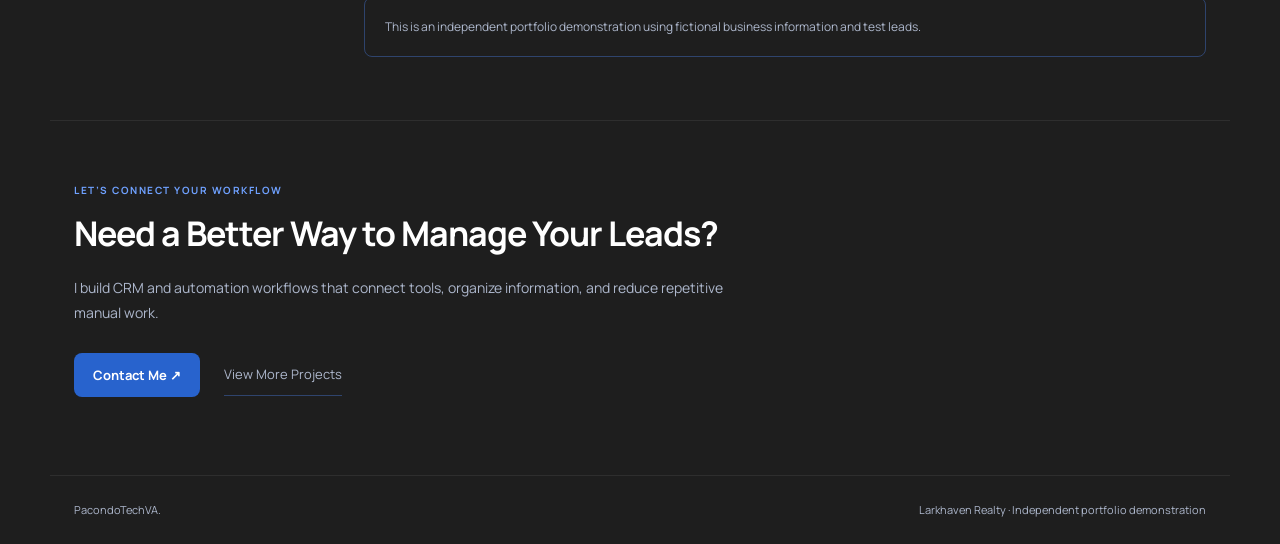
==== commit a512a9e2: "Remove project labels and demo wording" ====
--- a/projects/larkhaven-realty/index.html
+++ b/projects/larkhaven-realty/index.html
@@ -2,7 +2,7 @@
 <html lang="en"><head>
 <meta charset="UTF-8"><meta name="viewport" content="width=device-width, initial-scale=1">
 <title>Larkhaven Realty AI Automation Case Study | PacondoTechVA</title>
-<meta name="description" content="An independent portfolio demo connecting n8n, Claude AI, and GoHighLevel for real estate lead qualification, CRM management, agent routing, and follow-up.">
+<meta name="description" content="An independent automation project connecting n8n, Claude AI, and GoHighLevel for real estate lead qualification, CRM management, agent routing, and follow-up.">
 <link rel="canonical" href="https://pacondotechva.me/projects/larkhaven-realty/">
 <meta property="og:type" content="article"><meta property="og:title" content="Larkhaven Realty AI Automation | PacondoTechVA">
 <meta property="og:description" content="Explore a fictional real estate lead management system built with n8n, Claude AI, and GoHighLevel.">
@@ -15,19 +15,19 @@
 <body class="case-page"><a class="skip-link" href="#main">Skip to content</a>
 <nav class="case-nav" aria-label="Main navigation"><div class="container"><a class="nav-logo" href="../../index.html">PacondoTechVA.</a><div><a href="../../index.html#portfolio">Projects</a><a href="../../index.html#contact">Contact <span aria-hidden="true">↗</span></a></div></div></nav>
 <main id="main">
-<header class="case-hero container"><a class="back-link" href="../../index.html#portfolio">← Back to Projects</a><div class="case-label"><span class="demo-badge">Demo Project</span><span>REAL ESTATE / CRM AUTOMATION</span></div>
+<header class="case-hero container"><a class="back-link" href="../../index.html#portfolio">← Back to Projects</a><div class="case-label"><span>REAL ESTATE / CRM AUTOMATION</span></div>
 <h1>AI-Powered Real Estate Lead Management <span>&amp; CRM Automation</span></h1>
 <p class="case-intro">A connected automation system built with n8n, Claude AI, and GoHighLevel to qualify property inquiries, prevent duplicate records, assign leads to agents, and automate follow-ups.</p>
 <div class="tag-row"><span class="tag tool-tag"><img src="../../images/tools/n8n.svg" alt="" width="16" height="16" loading="lazy" decoding="async">n8n</span><span class="tag tool-tag"><img src="../../images/tools/claude.svg" alt="" width="16" height="16" loading="lazy" decoding="async">Claude AI</span><span class="tag tool-tag"><img src="../../images/ghl.jpg" alt="" width="16" height="16" loading="lazy" decoding="async">GoHighLevel</span><span class="tag">REST APIs &amp; Webhooks</span></div>
 <div class="case-actions"><a class="case-link" href="#workflow">View Workflow ↓</a><a class="case-secondary" href="#screenshots">Explore screenshots</a></div>
-<div class="case-facts"><div><span>SCENARIO</span><strong>Fictional brokerage</strong></div><div><span>TEAM</span><strong>5 demo agents</strong></div><div><span>ASSUMED VOLUME</span><strong>~150 inquiries / month</strong></div><div><span>FOCUS</span><strong>Inquiry → appointment</strong></div></div>
+<div class="case-facts"><div><span>SCENARIO</span><strong>Fictional brokerage</strong></div><div><span>TEAM</span><strong>5 agents</strong></div><div><span>ASSUMED VOLUME</span><strong>~150 inquiries / month</strong></div><div><span>FOCUS</span><strong>Inquiry → appointment</strong></div></div>
 </header>
 <div class="container case-layout"><aside class="case-toc" aria-label="Case study sections"><span class="project-eyebrow">IN THIS CASE STUDY</span><a href="#overview">01 / The business problem</a><a href="#solution">02 / The solution</a><a href="#workflow">03 / How it works</a><a href="#features">04 / Key capabilities</a><a href="#screenshots">05 / Inside the build</a><a href="#technical">06 / Technical implementation</a><a href="#skills">07 / Skills demonstrated</a></aside><div class="case-content">
-<section id="overview" class="case-section"><span class="project-eyebrow">01 / THE BUSINESS PROBLEM</span><h2>Every inquiry needs a next step.</h2><p>Larkhaven Realty is a fictional real estate brokerage with five agents and an estimated 150 inquiries per month. This demo models the operational challenges of a small team managing inquiries across a lead journey.</p><ul class="problem-list"><li>Delayed responses to new property inquiries</li><li>Duplicate leads from multiple sources</li><li>Manual lead qualification</li><li>Unassigned leads without clear ownership</li><li>Missed follow-ups as inquiries move through the pipeline</li></ul><p class="case-note">This is a fictional business scenario, not a paying client engagement. Inquiry volume and team size are scenario assumptions, not measured results.</p></section>
+<section id="overview" class="case-section"><span class="project-eyebrow">01 / THE BUSINESS PROBLEM</span><h2>Every inquiry needs a next step.</h2><p>Larkhaven Realty is a fictional real estate brokerage with five agents and an estimated 150 inquiries per month. This project models the operational challenges of a small team managing inquiries across a lead journey.</p><ul class="problem-list"><li>Delayed responses to new property inquiries</li><li>Duplicate leads from multiple sources</li><li>Manual lead qualification</li><li>Unassigned leads without clear ownership</li><li>Missed follow-ups as inquiries move through the pipeline</li></ul><p class="case-note">This is a fictional business scenario, not a paying client engagement. Inquiry volume and team size are scenario assumptions, not measured results.</p></section>
 <section id="solution" class="case-section"><span class="project-eyebrow">02 / THE SOLUTION</span><h2>One connected lead management process.</h2><p>I built an automation system that captures property inquiries, qualifies them with Claude AI, and passes the information into GoHighLevel through n8n. The workflow checks for existing contacts before creating or updating CRM records and organizing opportunities.</p><p>Round-robin routing gives leads an agent owner. GoHighLevel follow-up workflows support the next conversation, appointment scheduling, and ongoing lead tracking.</p><div class="solution-strip"><span>Capture &amp; qualify</span><span aria-hidden="true">→</span><span>Organize &amp; assign</span><span aria-hidden="true">→</span><span>Follow up &amp; book</span></div></section>
-<section id="workflow" class="case-section"><span class="project-eyebrow">03 / AUTOMATION ARCHITECTURE</span><h2>From first inquiry to booked appointment.</h2><p>Select any step to see what happens. The diagram explains the demo architecture; it does not execute a live workflow.</p><ol class="architecture"><li><details open><summary><span class="flow-icon" aria-hidden="true">✉</span><span><small>STEP 01</small><strong>Lead Inquiry</strong></span><span class="flow-toggle" aria-hidden="true">+</span></summary><p>A prospective buyer sends a property inquiry. This is the starting point for capturing lead information.</p></details></li><li><details><summary><span class="flow-icon" aria-hidden="true">↪</span><span><small>STEP 02</small><strong>n8n Webhook</strong></span><span class="flow-toggle" aria-hidden="true">+</span></summary><p>The webhook receives the inquiry and starts the connected lead intake workflow.</p></details></li><li><details><summary><span class="flow-icon" aria-hidden="true">✦</span><span><small>STEP 03</small><strong>Claude AI Qualification</strong></span><span class="flow-toggle" aria-hidden="true">+</span></summary><p>Claude extracts budget, buying timeline, and preferred location, then produces a lead score from 1 to 10 with a short explanation.</p></details></li><li><details><summary><span class="flow-icon" aria-hidden="true">⌕</span><span><small>STEP 04</small><strong>Duplicate Check</strong></span><span class="flow-toggle" aria-hidden="true">+</span></summary><p>n8n checks existing GoHighLevel contacts through its API before deciding whether to create or update a record.</p></details></li><li><details><summary><span class="flow-icon" aria-hidden="true">▤</span><span><small>STEP 05</small><strong>GoHighLevel CRM</strong></span><span class="flow-toggle" aria-hidden="true">+</span></summary><p>The contact is created or updated, and opportunities are created and organized in the CRM pipeline.</p></details></li><li><details><summary><span class="flow-icon" aria-hidden="true">⇄</span><span><small>STEP 06</small><strong>Agent Assignment</strong></span><span class="flow-toggle" aria-hidden="true">+</span></summary><p>Round-robin routing distributes incoming leads among the five agents in the fictional brokerage.</p></details></li><li><details><summary><span class="flow-icon" aria-hidden="true">↻</span><span><small>STEP 07</small><strong>Automated Follow-Up</strong></span><span class="flow-toggle" aria-hidden="true">+</span></summary><p>GoHighLevel workflows manage follow-up stages and responses, including short-term follow-up and long-term nurture.</p></details></li><li><details><summary><span class="flow-icon" aria-hidden="true">▦</span><span><small>STEP 08</small><strong>Appointment Booking</strong></span><span class="flow-toggle" aria-hidden="true">+</span></summary><p>Booking information connects back to lead tracking so the next stage remains visible in the CRM.</p></details></li></ol></section>
-<section id="features" class="case-section"><span class="project-eyebrow">04 / KEY CAPABILITIES</span><h2>Built around the work agents need to do.</h2><div class="feature-grid"><article class="feature-card"><span class="feature-number">01</span><h3>AI Lead Qualification</h3><p>Understand the inquiry before reaching out.</p><p class="technical-caption">Claude extracts key details and generates a 1–10 lead score with an explanation.</p></article><article class="feature-card"><span class="feature-number">02</span><h3>Duplicate Detection</h3><p>Keep one coherent view of each lead.</p><p class="technical-caption">n8n checks GoHighLevel through its API before creating new contacts.</p></article><article class="feature-card"><span class="feature-number">03</span><h3>Round-Robin Lead Assignment</h3><p>Give incoming inquiries a clear owner.</p><p class="technical-caption">Lead routing distributes inquiries among the five demo agents.</p></article><article class="feature-card"><span class="feature-number">04</span><h3>Automated CRM Management</h3><p>Keep contacts and sales opportunities organized.</p><p class="technical-caption">GoHighLevel stores contact information and tracks opportunities through the pipeline.</p></article><article class="feature-card"><span class="feature-number">05</span><h3>Lead Follow-Up Automation</h3><p>Give agents a defined next step.</p><p class="technical-caption">GoHighLevel workflows handle follow-up stages and responses.</p></article><article class="feature-card"><span class="feature-number">06</span><h3>Appointment Tracking</h3><p>Connect booked calls to the lead journey.</p><p class="technical-caption">Booking information supports appointment status and CRM lead tracking.</p></article></div></section>
-<section id="screenshots" class="case-section"><span class="project-eyebrow">05 / INSIDE THE BUILD</span><h2>The actual workflows behind the process.</h2><p>Existing project screenshots. Select a preview to inspect the full image.</p><div class="screenshot-grid"><figure><button class="screenshot-open" type="button" aria-label="Enlarge n8n automation workflow"><img src="../../images/n8n/Lead Intake.png" width="1786" height="881" alt="n8n automation workflow" loading="lazy" decoding="async"><span>Inspect full image ↗</span></button><figcaption><strong>n8n automation workflow</strong><p>The lead intake workflow connects inquiry capture, AI qualification, and CRM handoff.</p></figcaption></figure><figure><button class="screenshot-open" type="button" aria-label="Enlarge GoHighLevel opportunity pipeline"><img src="../../images/GHL/Larkhaven Realty/Pipeline.png" width="1690" height="791" alt="GoHighLevel opportunity pipeline" loading="lazy" decoding="async"><span>Inspect full image ↗</span></button><figcaption><strong>GoHighLevel opportunity pipeline</strong><p>A view of the demo pipeline for organizing and tracking lead stages.</p></figcaption></figure><figure><button class="screenshot-open is-tall" type="button" aria-label="Enlarge Lead assignment & handoff"><img src="../../images/GHL/Larkhaven Realty/New Lead Handoff.png" width="780" height="1143" alt="Lead assignment & handoff" loading="lazy" decoding="async"><span>Workflow excerpt · open full image ↗</span></button><figcaption><strong>Lead assignment & handoff</strong><p>The GoHighLevel workflow for passing a new lead into the agent follow-up process.</p></figcaption></figure><figure><button class="screenshot-open is-tall" type="button" aria-label="Enlarge Short-term follow-up workflow"><img src="../../images/GHL/Larkhaven Realty/Short Follow Up.png" width="770" height="2363" alt="Short-term follow-up workflow" loading="lazy" decoding="async"><span>Workflow excerpt · open full image ↗</span></button><figcaption><strong>Short-term follow-up workflow</strong><p>A workflow view of the follow-up process for new inquiries.</p></figcaption></figure><figure><button class="screenshot-open is-tall" type="button" aria-label="Enlarge Long-term nurture workflow"><img src="../../images/GHL/Larkhaven Realty/long term nurture.png" width="763" height="2140" alt="Long-term nurture workflow" loading="lazy" decoding="async"><span>Workflow excerpt · open full image ↗</span></button><figcaption><strong>Long-term nurture workflow</strong><p>The nurture workflow supports ongoing follow-up.</p></figcaption></figure><figure><button class="screenshot-open is-tall" type="button" aria-label="Enlarge Appointment tracking"><img src="../../images/GHL/Larkhaven Realty/Call booked.png" width="947" height="1467" alt="Appointment tracking" loading="lazy" decoding="async"><span>Workflow excerpt · open full image ↗</span></button><figcaption><strong>Appointment tracking</strong><p>The booked-call workflow connects appointment activity to lead management.</p></figcaption></figure><figure class="screenshot-placeholder"><span class="demo-badge">Screenshot to add</span><h3>Claude AI qualification</h3><p>Add a redacted screenshot of the extracted budget, timeline, location, and score. A standalone qualification screenshot is not yet available.</p></figure></div></section>
+<section id="workflow" class="case-section"><span class="project-eyebrow">03 / AUTOMATION ARCHITECTURE</span><h2>From first inquiry to booked appointment.</h2><p>Select any step to see what happens. The diagram explains the automation architecture; it does not execute a live workflow.</p><ol class="architecture"><li><details open><summary><span class="flow-icon" aria-hidden="true">✉</span><span><small>STEP 01</small><strong>Lead Inquiry</strong></span><span class="flow-toggle" aria-hidden="true">+</span></summary><p>A prospective buyer sends a property inquiry. This is the starting point for capturing lead information.</p></details></li><li><details><summary><span class="flow-icon" aria-hidden="true">↪</span><span><small>STEP 02</small><strong>n8n Webhook</strong></span><span class="flow-toggle" aria-hidden="true">+</span></summary><p>The webhook receives the inquiry and starts the connected lead intake workflow.</p></details></li><li><details><summary><span class="flow-icon" aria-hidden="true">✦</span><span><small>STEP 03</small><strong>Claude AI Qualification</strong></span><span class="flow-toggle" aria-hidden="true">+</span></summary><p>Claude extracts budget, buying timeline, and preferred location, then produces a lead score from 1 to 10 with a short explanation.</p></details></li><li><details><summary><span class="flow-icon" aria-hidden="true">⌕</span><span><small>STEP 04</small><strong>Duplicate Check</strong></span><span class="flow-toggle" aria-hidden="true">+</span></summary><p>n8n checks existing GoHighLevel contacts through its API before deciding whether to create or update a record.</p></details></li><li><details><summary><span class="flow-icon" aria-hidden="true">▤</span><span><small>STEP 05</small><strong>GoHighLevel CRM</strong></span><span class="flow-toggle" aria-hidden="true">+</span></summary><p>The contact is created or updated, and opportunities are created and organized in the CRM pipeline.</p></details></li><li><details><summary><span class="flow-icon" aria-hidden="true">⇄</span><span><small>STEP 06</small><strong>Agent Assignment</strong></span><span class="flow-toggle" aria-hidden="true">+</span></summary><p>Round-robin routing distributes incoming leads among the five agents in the fictional brokerage.</p></details></li><li><details><summary><span class="flow-icon" aria-hidden="true">↻</span><span><small>STEP 07</small><strong>Automated Follow-Up</strong></span><span class="flow-toggle" aria-hidden="true">+</span></summary><p>GoHighLevel workflows manage follow-up stages and responses, including short-term follow-up and long-term nurture.</p></details></li><li><details><summary><span class="flow-icon" aria-hidden="true">▦</span><span><small>STEP 08</small><strong>Appointment Booking</strong></span><span class="flow-toggle" aria-hidden="true">+</span></summary><p>Booking information connects back to lead tracking so the next stage remains visible in the CRM.</p></details></li></ol></section>
+<section id="features" class="case-section"><span class="project-eyebrow">04 / KEY CAPABILITIES</span><h2>Built around the work agents need to do.</h2><div class="feature-grid"><article class="feature-card"><span class="feature-number">01</span><h3>AI Lead Qualification</h3><p>Understand the inquiry before reaching out.</p><p class="technical-caption">Claude extracts key details and generates a 1–10 lead score with an explanation.</p></article><article class="feature-card"><span class="feature-number">02</span><h3>Duplicate Detection</h3><p>Keep one coherent view of each lead.</p><p class="technical-caption">n8n checks GoHighLevel through its API before creating new contacts.</p></article><article class="feature-card"><span class="feature-number">03</span><h3>Round-Robin Lead Assignment</h3><p>Give incoming inquiries a clear owner.</p><p class="technical-caption">Lead routing distributes inquiries among the five agents.</p></article><article class="feature-card"><span class="feature-number">04</span><h3>Automated CRM Management</h3><p>Keep contacts and sales opportunities organized.</p><p class="technical-caption">GoHighLevel stores contact information and tracks opportunities through the pipeline.</p></article><article class="feature-card"><span class="feature-number">05</span><h3>Lead Follow-Up Automation</h3><p>Give agents a defined next step.</p><p class="technical-caption">GoHighLevel workflows handle follow-up stages and responses.</p></article><article class="feature-card"><span class="feature-number">06</span><h3>Appointment Tracking</h3><p>Connect booked calls to the lead journey.</p><p class="technical-caption">Booking information supports appointment status and CRM lead tracking.</p></article></div></section>
+<section id="screenshots" class="case-section"><span class="project-eyebrow">05 / INSIDE THE BUILD</span><h2>The actual workflows behind the process.</h2><p>Existing project screenshots. Select a preview to inspect the full image.</p><div class="screenshot-grid"><figure><button class="screenshot-open" type="button" aria-label="Enlarge n8n automation workflow"><img src="../../images/n8n/Lead Intake.png" width="1786" height="881" alt="n8n automation workflow" loading="lazy" decoding="async"><span>Inspect full image ↗</span></button><figcaption><strong>n8n automation workflow</strong><p>The lead intake workflow connects inquiry capture, AI qualification, and CRM handoff.</p></figcaption></figure><figure><button class="screenshot-open" type="button" aria-label="Enlarge GoHighLevel opportunity pipeline"><img src="../../images/GHL/Larkhaven Realty/Pipeline.png" width="1690" height="791" alt="GoHighLevel opportunity pipeline" loading="lazy" decoding="async"><span>Inspect full image ↗</span></button><figcaption><strong>GoHighLevel opportunity pipeline</strong><p>A view of the pipeline for organizing and tracking lead stages.</p></figcaption></figure><figure><button class="screenshot-open is-tall" type="button" aria-label="Enlarge Lead assignment & handoff"><img src="../../images/GHL/Larkhaven Realty/New Lead Handoff.png" width="780" height="1143" alt="Lead assignment & handoff" loading="lazy" decoding="async"><span>Workflow excerpt · open full image ↗</span></button><figcaption><strong>Lead assignment & handoff</strong><p>The GoHighLevel workflow for passing a new lead into the agent follow-up process.</p></figcaption></figure><figure><button class="screenshot-open is-tall" type="button" aria-label="Enlarge Short-term follow-up workflow"><img src="../../images/GHL/Larkhaven Realty/Short Follow Up.png" width="770" height="2363" alt="Short-term follow-up workflow" loading="lazy" decoding="async"><span>Workflow excerpt · open full image ↗</span></button><figcaption><strong>Short-term follow-up workflow</strong><p>A workflow view of the follow-up process for new inquiries.</p></figcaption></figure><figure><button class="screenshot-open is-tall" type="button" aria-label="Enlarge Long-term nurture workflow"><img src="../../images/GHL/Larkhaven Realty/long term nurture.png" width="763" height="2140" alt="Long-term nurture workflow" loading="lazy" decoding="async"><span>Workflow excerpt · open full image ↗</span></button><figcaption><strong>Long-term nurture workflow</strong><p>The nurture workflow supports ongoing follow-up.</p></figcaption></figure><figure><button class="screenshot-open is-tall" type="button" aria-label="Enlarge Appointment tracking"><img src="../../images/GHL/Larkhaven Realty/Call booked.png" width="947" height="1467" alt="Appointment tracking" loading="lazy" decoding="async"><span>Workflow excerpt · open full image ↗</span></button><figcaption><strong>Appointment tracking</strong><p>The booked-call workflow connects appointment activity to lead management.</p></figcaption></figure><figure class="screenshot-placeholder"><span class="demo-badge">Screenshot to add</span><h3>Claude AI qualification</h3><p>Add a redacted screenshot of the extracted budget, timeline, location, and score. A standalone qualification screenshot is not yet available.</p></figure></div></section>
 <section id="technical" class="case-section"><span class="project-eyebrow">06 / TECHNICAL IMPLEMENTATION</span><h2>A focused stack, connected through APIs.</h2><dl class="stack-list"><div><dt>n8n</dt><dd>Workflow orchestration and API integration.</dd></div><div><dt>Claude AI</dt><dd>Lead information extraction and qualification.</dd></div><div><dt>GoHighLevel</dt><dd>CRM, pipelines, contact management, and automation.</dd></div><div><dt>REST APIs &amp; Webhooks</dt><dd>Communication between systems and inquiry intake.</dd></div></dl><details class="technical-details"><summary>Technical details for hiring managers</summary><div><h3>Data and decision flow</h3><p>The qualification stage extracts budget, timeline, and preferred location, along with a 1–10 score and explanation. n8n checks GoHighLevel contacts through its API, then selects the create or update path. Contacts and opportunities support agent assignment, follow-up, and appointment tracking.</p><h3>Conditional automation</h3><p>Existing-contact checks determine the CRM record action. Agent distribution uses round-robin routing, while GoHighLevel workflows manage follow-up stages and responses.</p><p>No production performance or customer outcomes are claimed for this portfolio demonstration.</p></div></details></section>
 <section id="skills" class="case-section"><span class="project-eyebrow">07 / WHAT THIS PROJECT DEMONSTRATES</span><h2>Connecting business processes to technical execution.</h2><ul class="skills-list"><li>End-to-end workflow design</li><li>CRM automation</li><li>AI integration</li><li>API and webhook integration</li><li>Lead management</li><li>Conditional automation logic</li><li>Workflow testing and troubleshooting</li></ul><p class="case-note">This is an independent portfolio demonstration using fictional business information and test leads.</p></section>
 </div></div>
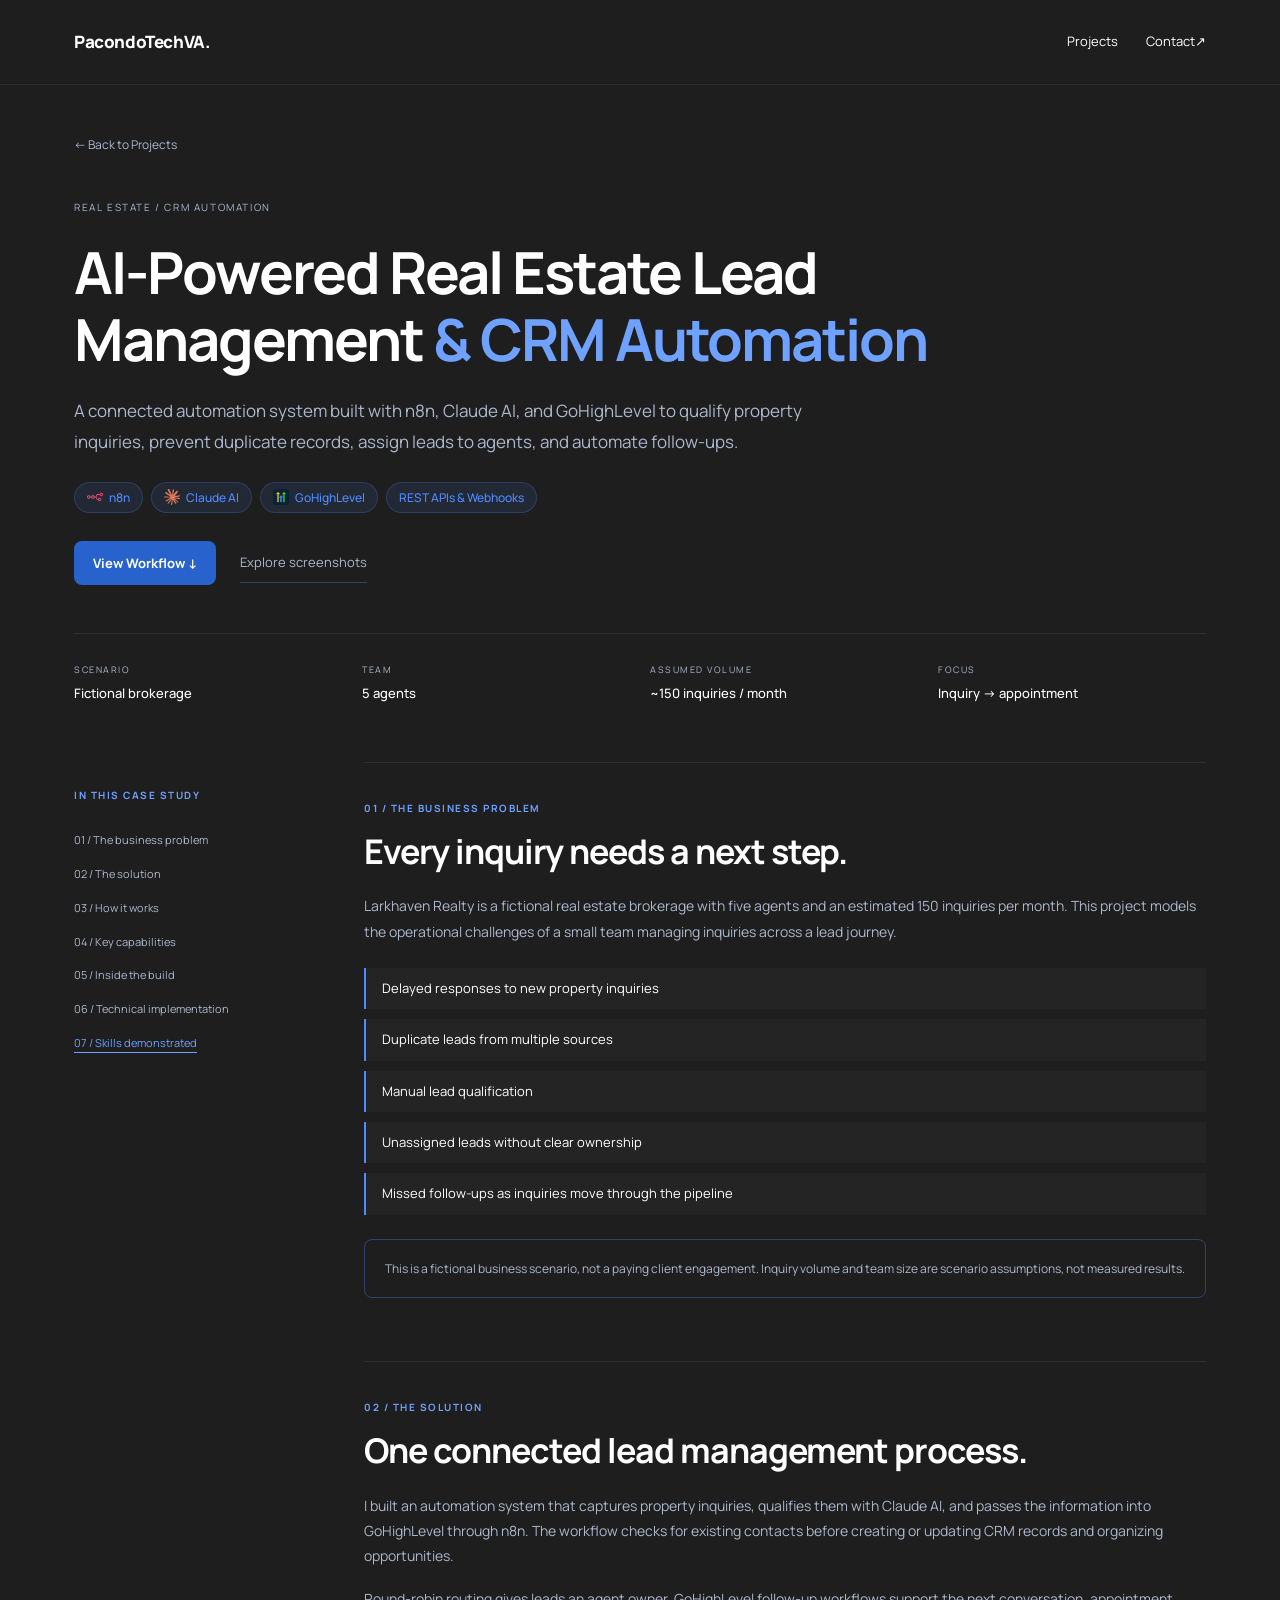
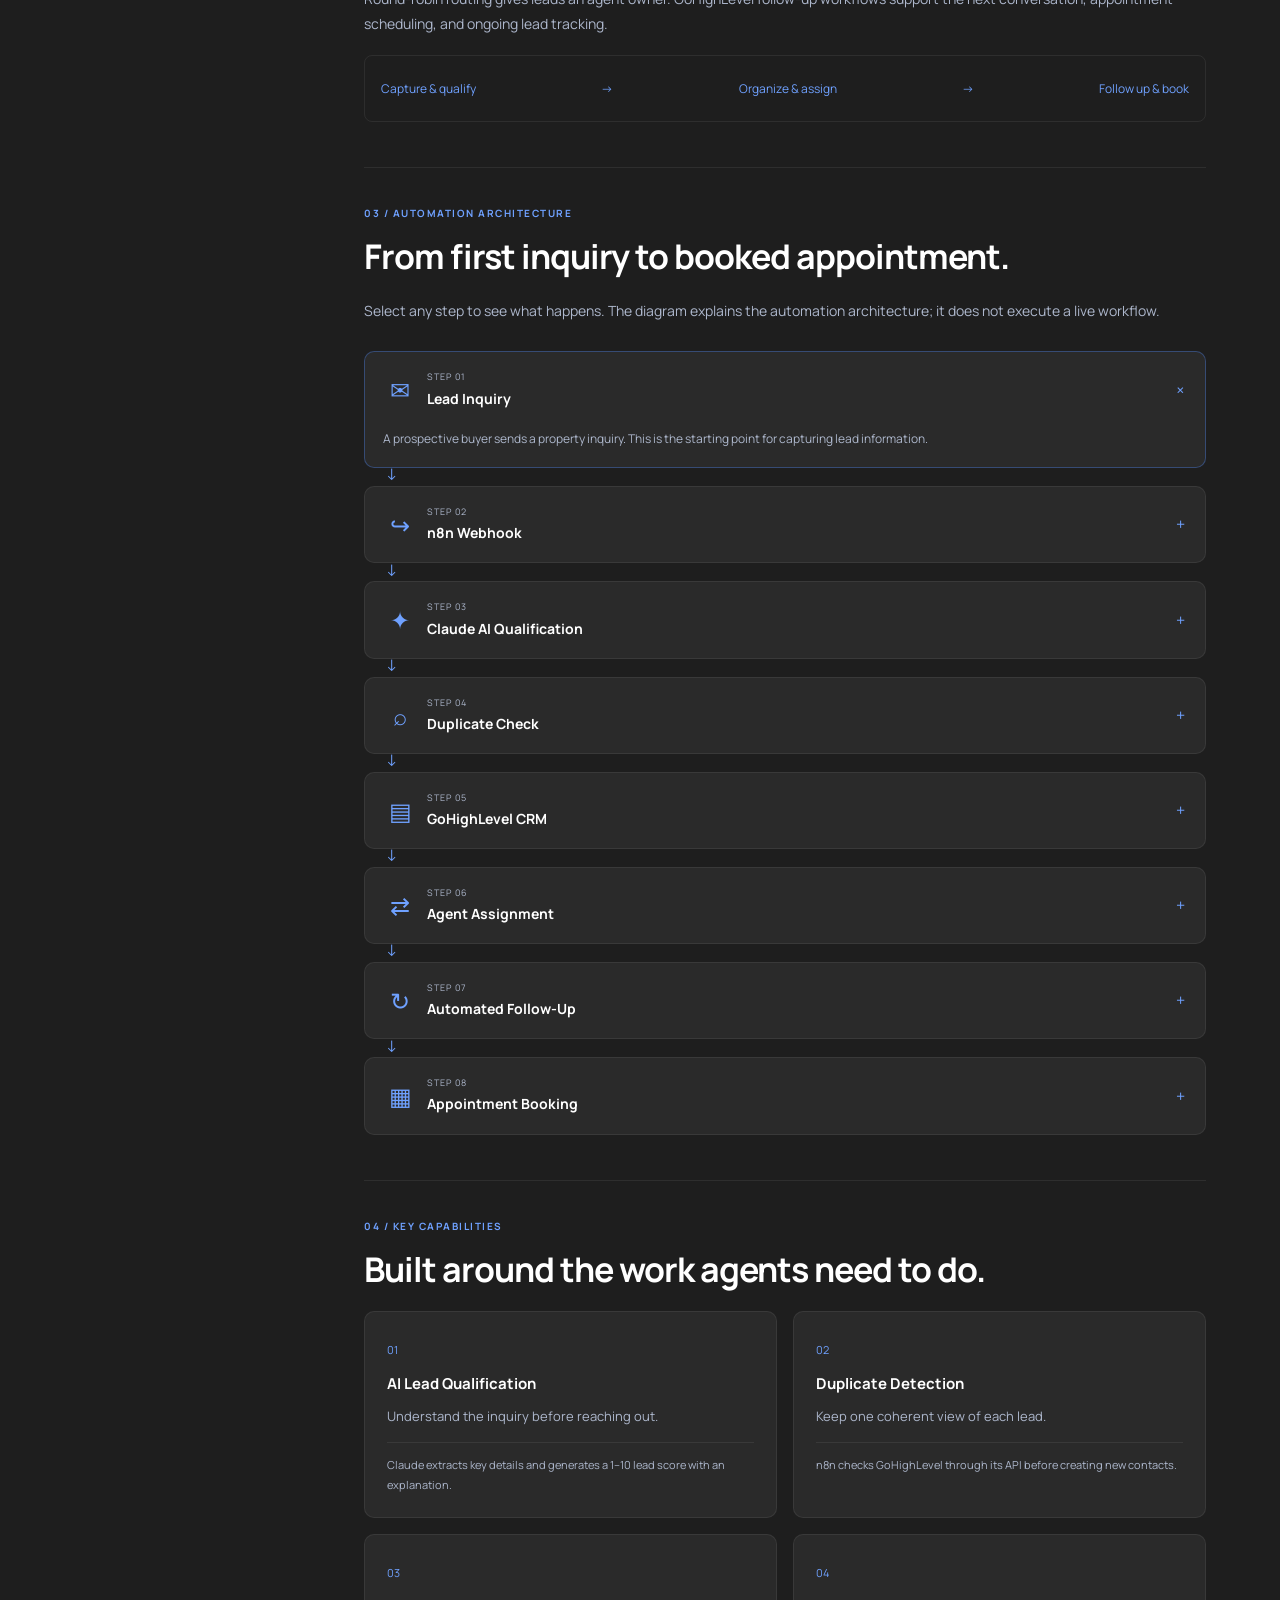
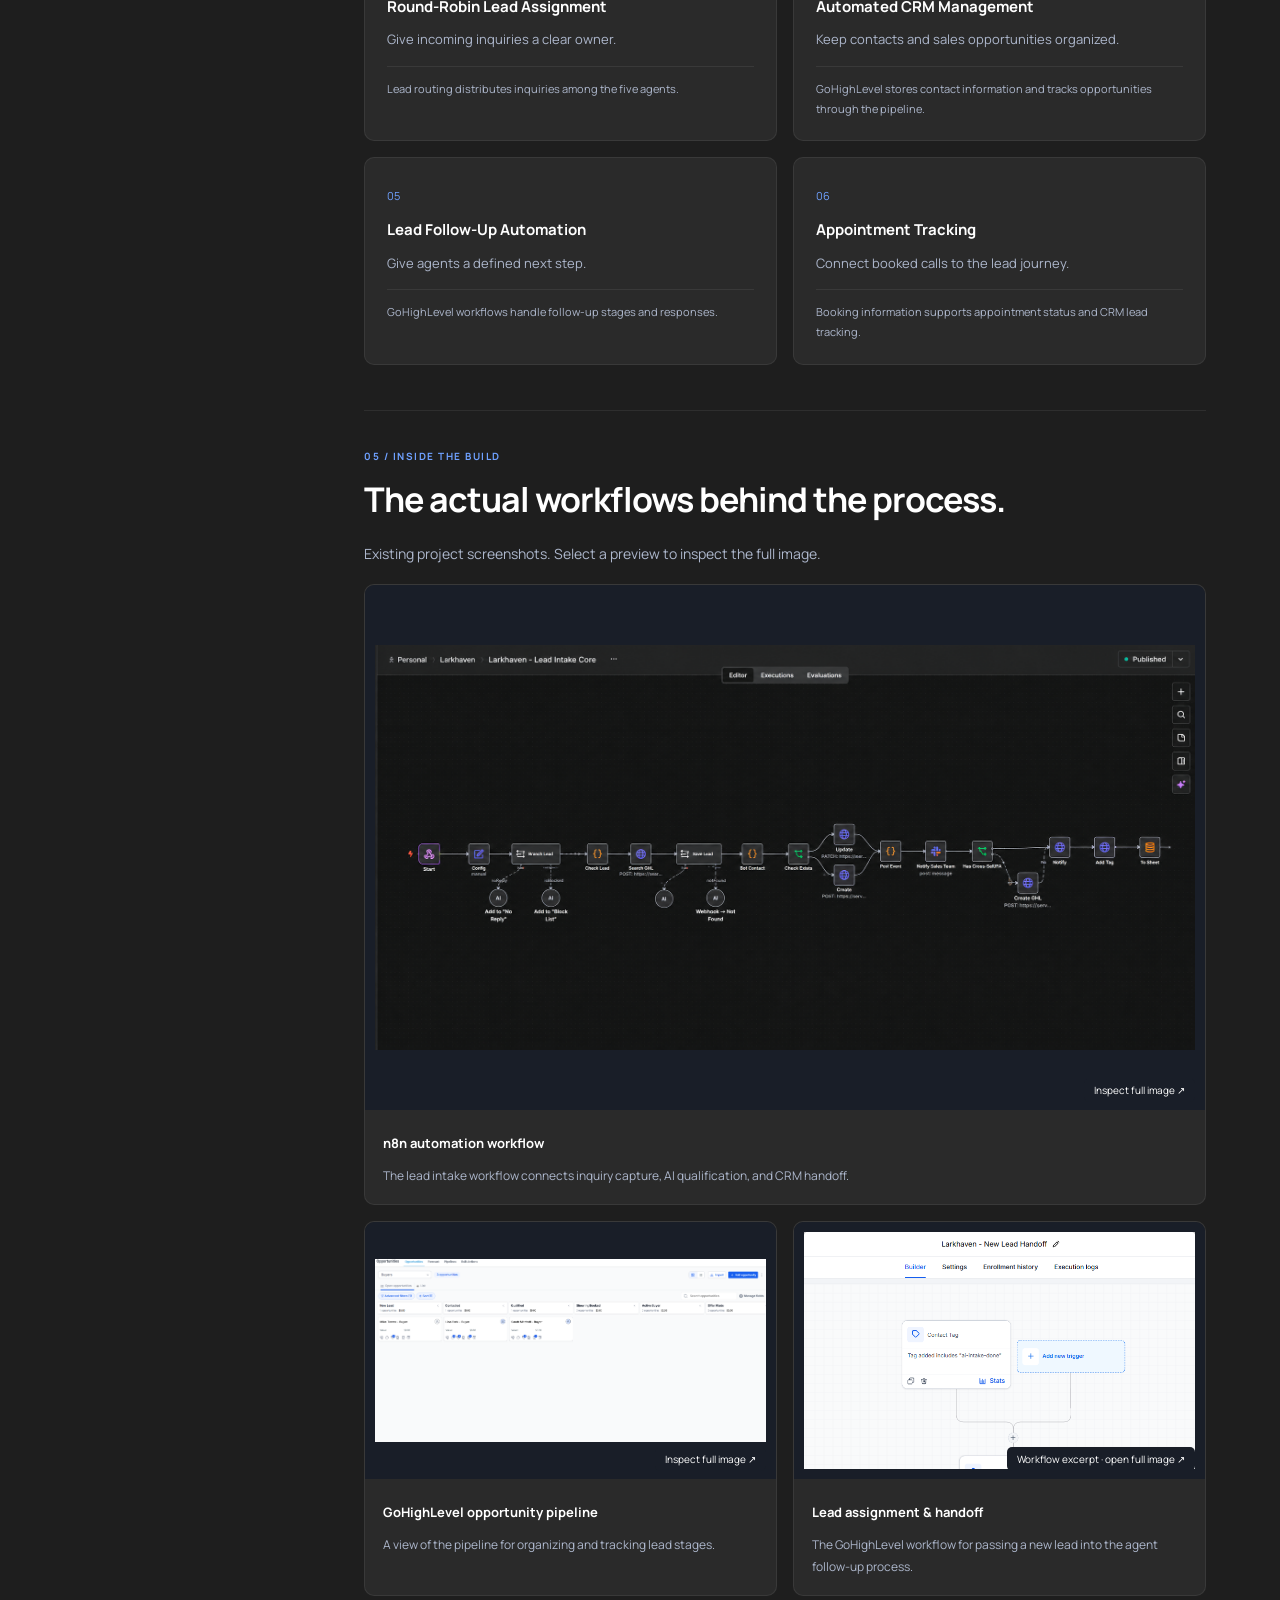
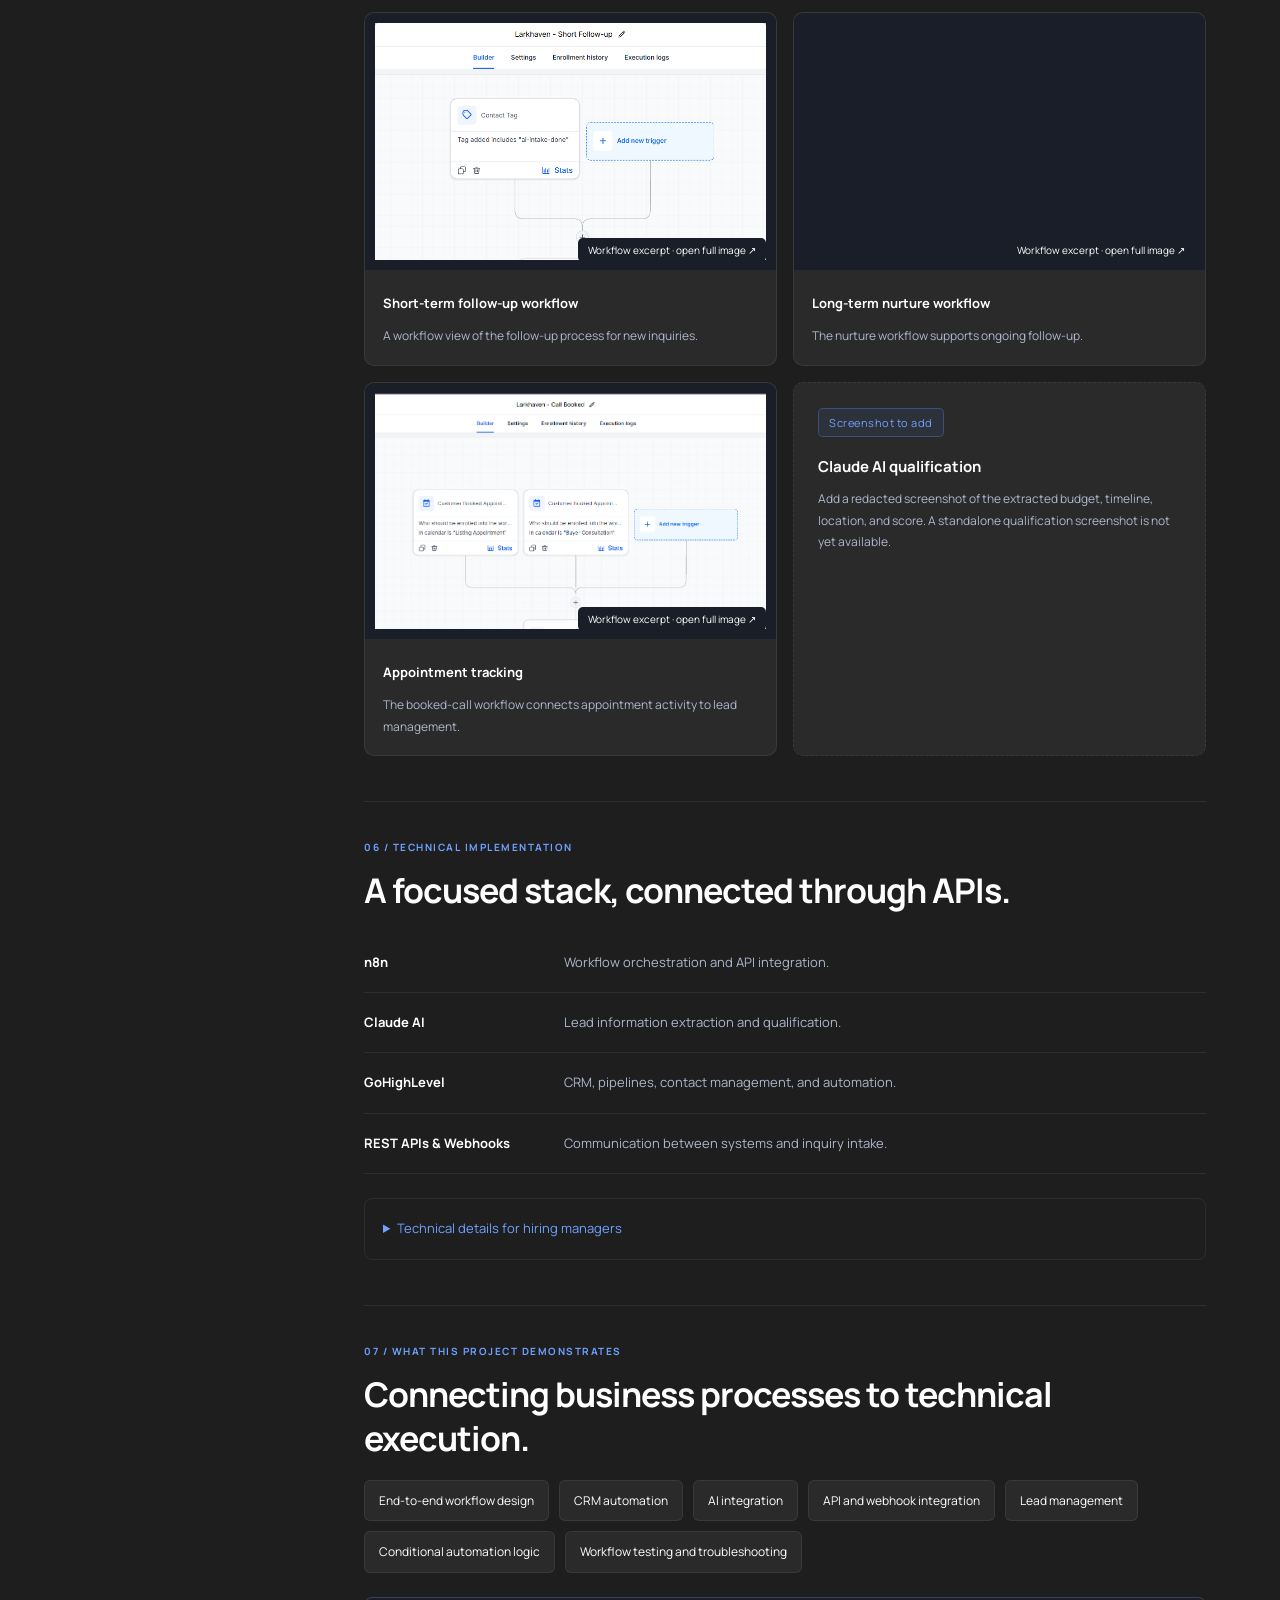
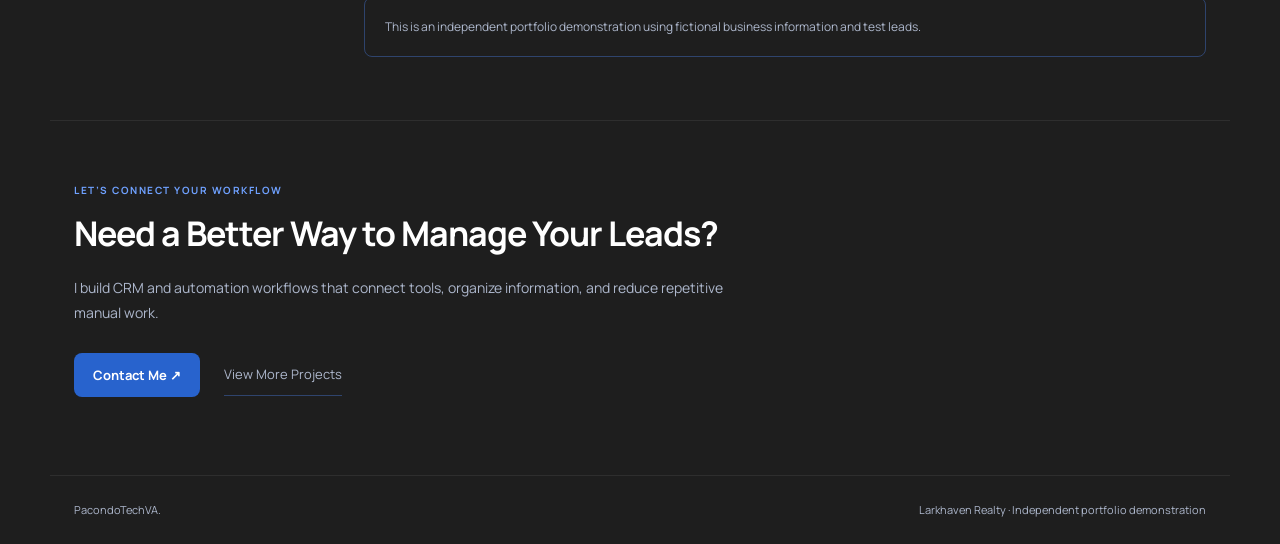
==== commit d6a926d6: "Expand landing page gallery and add smooth image previews" ====
--- a/projects/larkhaven-realty/index.html
+++ b/projects/larkhaven-realty/index.html
@@ -8,9 +8,9 @@
 <meta property="og:description" content="Explore a fictional real estate lead management system built with n8n, Claude AI, and GoHighLevel.">
 <meta property="og:url" content="https://pacondotechva.me/projects/larkhaven-realty/">
 <meta property="og:image" content="https://pacondotechva.me/images/n8n/Lead%20Intake.png"><meta property="og:image:alt" content="Larkhaven Realty n8n lead intake workflow">
-<link rel="icon" href="../../images/webicon.png"><link rel="stylesheet" href="../../css/styles.css?v=20261109-polish"><link rel="stylesheet" href="../../css/portfolio.css?v=20261111-tool-logos">
+<link rel="icon" href="../../images/webicon.png"><link rel="stylesheet" href="../../css/styles.css?v=20261124-contact-rows"><link rel="stylesheet" href="../../css/portfolio.css?v=20261124-summary-alignment">
 <link rel="preconnect" href="https://fonts.googleapis.com"><link rel="preconnect" href="https://fonts.gstatic.com" crossorigin><link href="https://fonts.googleapis.com/css2?family=Manrope:wght@400;500;600;700&display=swap" rel="stylesheet">
-<link rel="stylesheet" href="../../css/image-viewer.css"><script src="../../js/image-viewer.js" defer></script>
+<link rel="stylesheet" href="../../css/image-viewer.css?v=20261125-frame-zoom"><script src="../../js/image-viewer.js?v=20261125-frame-zoom" defer></script>
 <script src="../../js/case-study.js" defer></script></head>
 <body class="case-page"><a class="skip-link" href="#main">Skip to content</a>
 <nav class="case-nav" aria-label="Main navigation"><div class="container"><a class="nav-logo" href="../../index.html">PacondoTechVA.</a><div><a href="../../index.html#portfolio">Projects</a><a href="../../index.html#contact">Contact <span aria-hidden="true">↗</span></a></div></div></nav>
@@ -34,4 +34,4 @@
 <section class="case-cta container"><span class="project-eyebrow">LET’S CONNECT YOUR WORKFLOW</span><h2>Need a Better Way to Manage Your Leads?</h2><p>I build CRM and automation workflows that connect tools, organize information, and reduce repetitive manual work.</p><div class="case-actions"><a class="case-link" href="../../index.html#contact">Contact Me ↗</a><a class="case-secondary" href="../../index.html#portfolio">View More Projects</a></div></section>
 </main><footer class="case-footer container"><a href="../../index.html">PacondoTechVA.</a><span>Larkhaven Realty · Independent portfolio demonstration</span></footer>
 
-</body></html>+</body></html>
--- a/css/styles.css
+++ b/css/styles.css
@@ -1111,11 +1111,16 @@
 .cal-icon { font-size: 48px; margin-bottom: 8px; }
 .calendar-placeholder p { font-size: 14px; line-height: 1.7; max-width: 260px; }
 
-.contact-links { display: flex; flex-direction: column; gap: 10px; }
+.contact-links-col h3 { text-align: center; }
+.contact-links { display: grid; grid-template-columns: minmax(0, 1fr); grid-auto-rows: 1fr; gap: 12px; }
 .contact-link {
   display: flex;
-  align-items: center;
+  flex-direction: row;
+  align-items: center;
+  justify-content: center;
   gap: 16px;
+  min-height: 84px;
+  text-align: left;
   background: var(--bg-card);
   border: 1px solid var(--border);
   border-radius: var(--radius);
@@ -1125,11 +1130,15 @@
 .contact-link:hover {
   border-color: var(--border-h);
   background: var(--bg-card-h);
-  transform: translateX(5px);
-}
-.clink-icon { font-size: 22px; width: 36px; text-align: center; flex-shrink: 0; }
-.contact-link strong { display: block; font-size: 14px; font-weight: 600; margin-bottom: 2px; }
-.contact-link span   { font-size: 12px; color: var(--txt-2); }
+  transform: translateY(-3px);
+}
+.clink-icon { display: grid; place-items: center; flex: 0 0 36px; width: 36px; height: 36px; }
+.clink-icon img, .clink-icon svg { display: block; width: 28px; height: 28px; object-fit: contain; }
+.clink-icon--linkedin img { background: #fff; border-radius: 3px; }
+.clink-icon--facebook img { background: #fff; border-radius: 50%; }
+.contact-link > div { flex: 0 1 190px; max-width: 100%; }
+.contact-link strong { display: block; font-size: 14px; font-weight: 600; margin-bottom: 4px; }
+.contact-link > div > span { font-size: 12px; color: var(--txt-2); }
 
 /* ═══════════════════════════════════════════════════
    FOOTER
@@ -1165,6 +1174,7 @@
 .footer-nav a:hover { color: var(--txt); }
 
 .social-row { display: flex; gap: 8px; }
+.social-btn img { width: 18px; height: 18px; object-fit: contain; }
 .social-btn {
   width: 36px;
   height: 36px;
--- a/css/portfolio.css
+++ b/css/portfolio.css
@@ -44,9 +44,10 @@
 .portfolio .port-body > .project-eyebrow { margin-bottom:10px; }
 .portfolio .port-body h3 { font-size:21px;line-height:1.4;letter-spacing:-.5px;min-height:2.8em;margin-bottom:12px; }
 .portfolio .port-body > p { display:block;overflow:visible;font-size:13px;line-height:1.75;min-height:7em;margin-bottom:18px; }
-.project-summary > span { display:block; }
-.project-summary > span + span { margin-top:8px; }
-.project-summary b { display:inline;font-size:10px;font-weight:700;color:var(--txt);margin-right:6px;text-transform:uppercase;letter-spacing:.5px; }
+.portfolio .port-body > .project-summary { display:grid;grid-template-columns:max-content minmax(0,1fr);align-content:start;align-items:baseline;column-gap:8px; }
+.project-summary > span { display:contents; }
+.project-summary > span > span { min-width:0; }
+.project-summary b { font:inherit;color:var(--txt);white-space:nowrap; }
 .portfolio .tag-row { margin-top:auto;margin-bottom:20px;min-height:28px;align-items:center;align-content:flex-start;gap:6px; }
 .portfolio .tag { font-size:10px;line-height:1.5;padding:4px 9px;color:var(--accent-h); }
 .tool-tag { display:inline-flex;align-items:center;gap:6px;white-space:nowrap; }
@@ -65,7 +66,6 @@
 .portfolio .project-demo-launch { min-height:44px;margin:0;background:transparent;color:var(--txt-2);font-size:12px;font-weight:600;border-radius:8px; }
 .portfolio .project-demo-launch:hover { background:var(--bg-card-h);border-color:var(--accent);color:var(--txt); }
 .portfolio .project-demo-launch::after { content:' ↗';margin-left:6px; }
-.portfolio-simulation-note { color:var(--txt-2);font-size:12px;margin-top:24px;max-width:700px; }
 @keyframes preview-in { from { opacity:.5; } to { opacity:1; } }
 .case-page { font-family:Manrope,sans-serif;line-height:1.8; }
 .case-page .container { max-width:1180px; }
--- a/css/image-viewer.css
+++ b/css/image-viewer.css
@@ -1,5 +1,6 @@
-.image-viewer { position:fixed;inset:0;display:none;grid-template-rows:auto minmax(0,1fr) auto;margin:auto;width:min(1400px,96vw);height:92dvh;max-height:96dvh;padding:0;border:1px solid var(--border-h);border-radius:14px;background:var(--bg);color:var(--txt);box-shadow:var(--shadow);overflow:hidden; }
-.image-viewer[open] { display:grid; }
+.image-viewer { position:fixed;inset:0;display:none;margin:auto;width:min(1400px,96vw);height:92dvh;max-height:96dvh;padding:0;border:0;background:transparent;color:var(--txt);box-shadow:none;overflow:visible; }
+.image-viewer[open] { display:block; }
+.viewer-panel { display:grid;grid-template-rows:auto minmax(0,1fr) auto;box-sizing:border-box;min-width:0;min-height:0;width:100%;height:100%;border:1px solid var(--border-h);border-radius:14px;background:var(--bg);box-shadow:var(--shadow);overflow:hidden; }
 .image-viewer::backdrop { background:rgba(0,0,0,.88); }
 .viewer-toolbar,.viewer-footer { display:flex;align-items:center;justify-content:space-between;gap:12px;padding:10px 16px; }
 .viewer-toolbar { border-bottom:1px solid var(--border); }
@@ -16,4 +17,16 @@
 .viewer-footer { border-top:1px solid var(--border); }
 .viewer-caption { font-size:12px;text-align:center;color:var(--txt-2); }
 .image-viewer :focus-visible { outline:3px solid var(--accent-h);outline-offset:-3px; }
-@media(max-width:600px) { .image-viewer { width:100%;height:100dvh;max-height:100dvh;border-radius:0; }.viewer-toolbar,.viewer-footer { padding:8px 12px; }.viewer-caption { font-size:11px; } }
+@media (prefers-reduced-motion: no-preference) {
+  .image-viewer[open] .viewer-panel { animation:viewer-zoom-in .5s cubic-bezier(.22,.61,.36,1); }
+  .image-viewer[open]::backdrop { animation:viewer-fade-in .3s ease-out; }
+}
+@keyframes viewer-fade-in {
+  from { opacity:0; }
+  to { opacity:1; }
+}
+@keyframes viewer-zoom-in {
+  from { opacity:0;transform:scale(.78); }
+  to { opacity:1;transform:scale(1); }
+}
+@media(max-width:600px) { .image-viewer { width:100%;height:100dvh;max-height:100dvh; }.viewer-panel { border-radius:0; }.viewer-toolbar,.viewer-footer { padding:8px 12px; }.viewer-caption { font-size:11px; } }
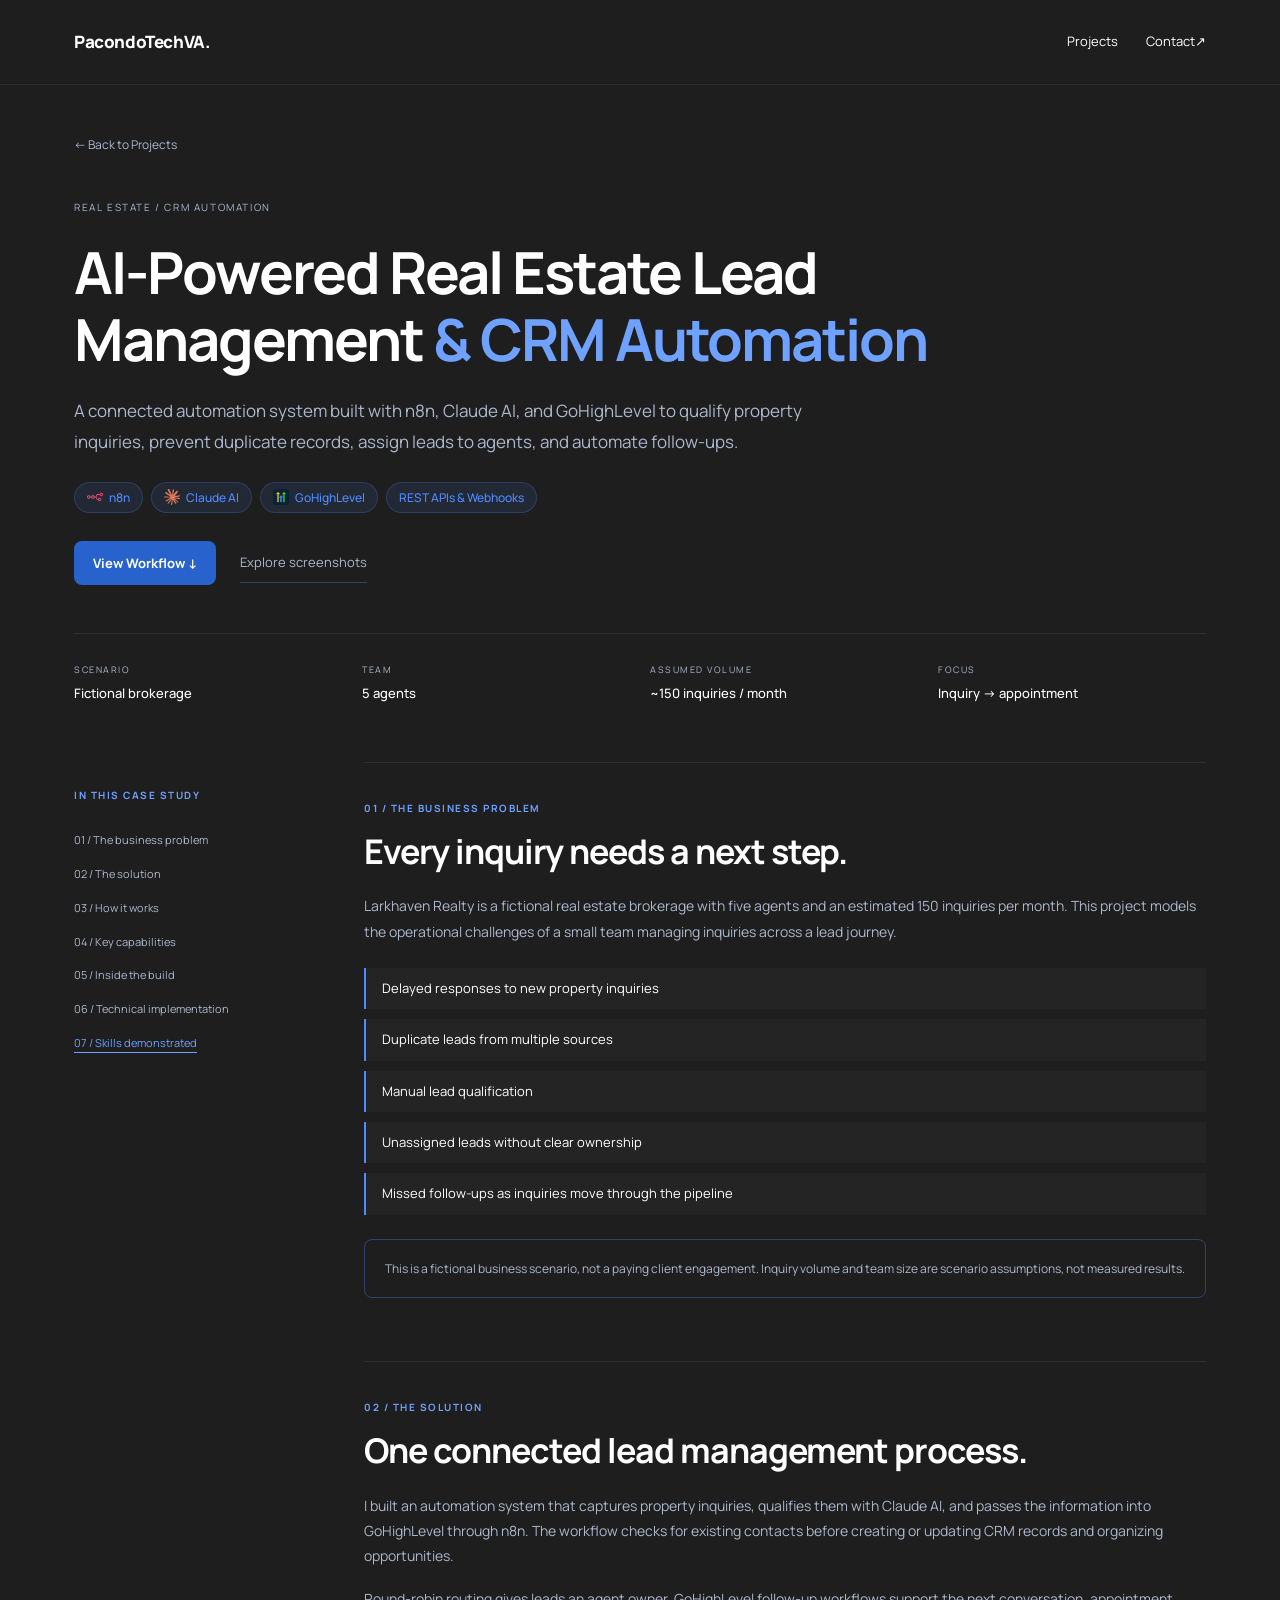
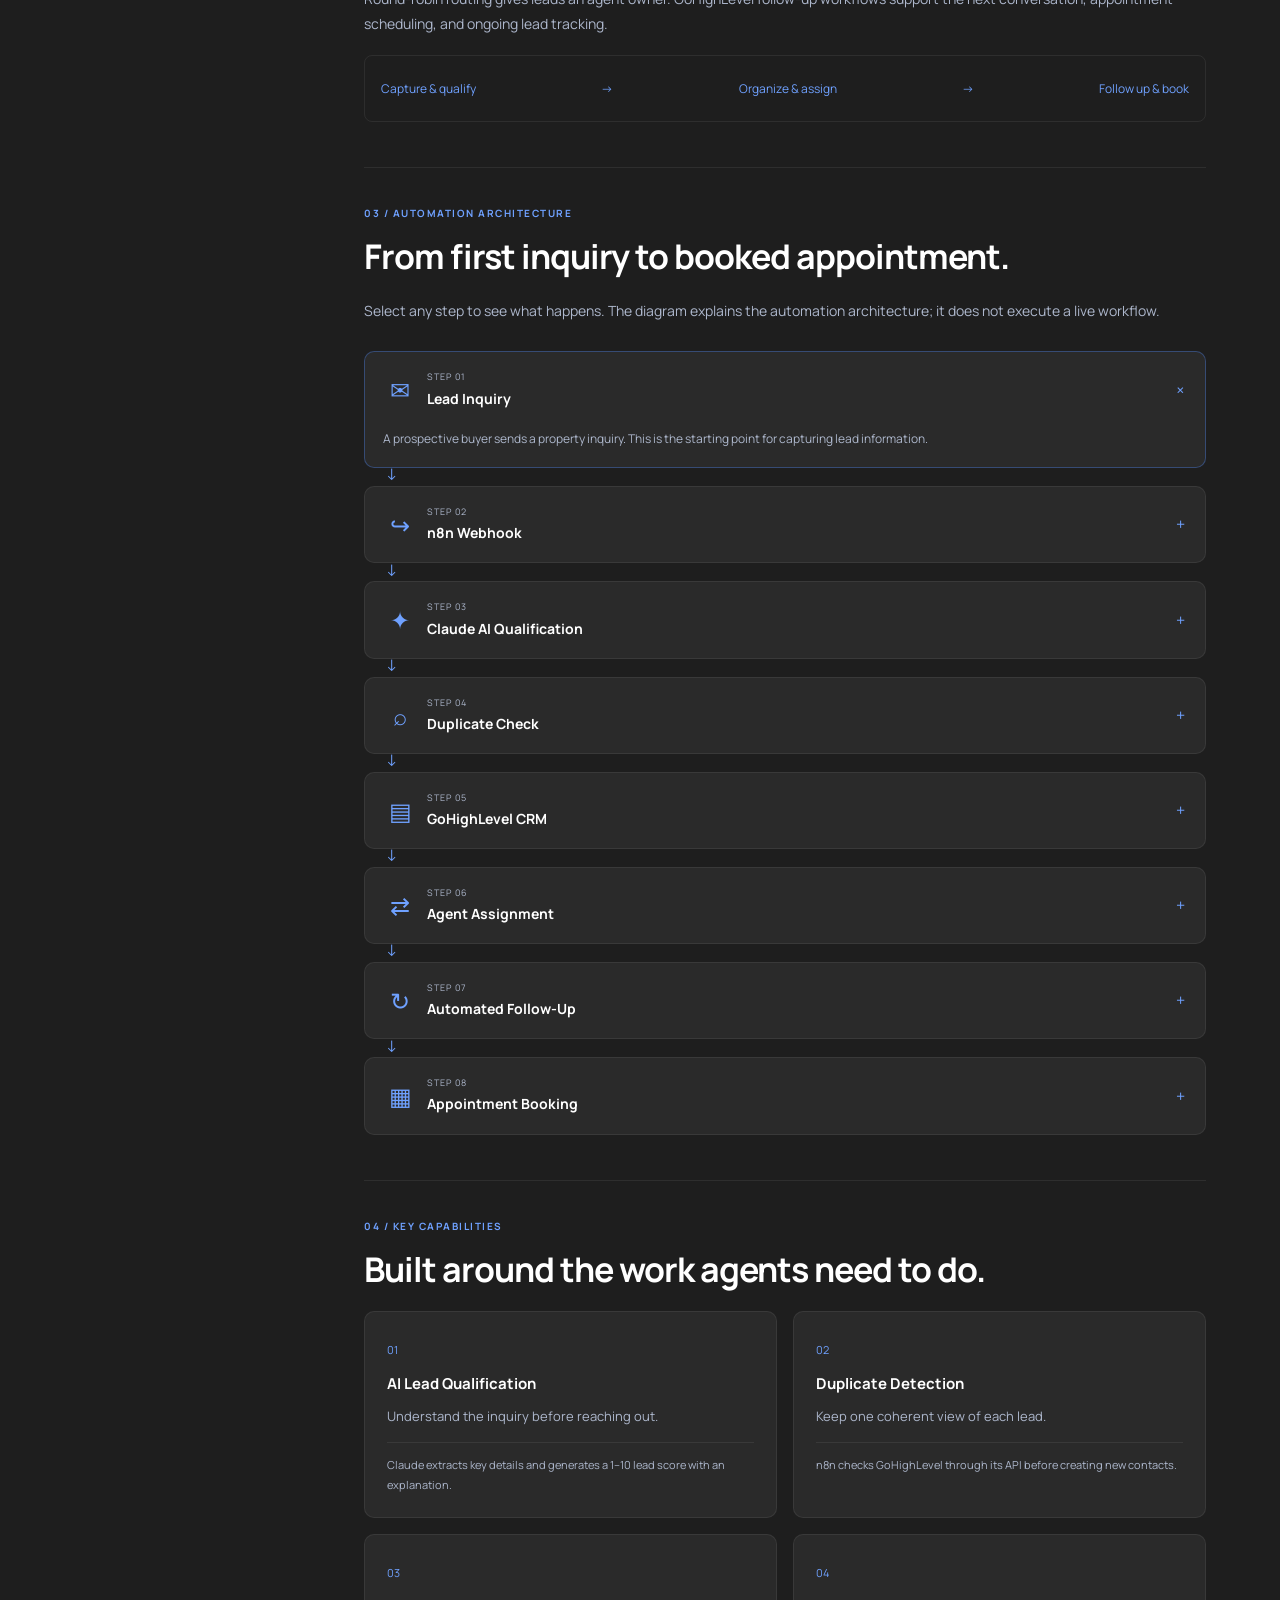
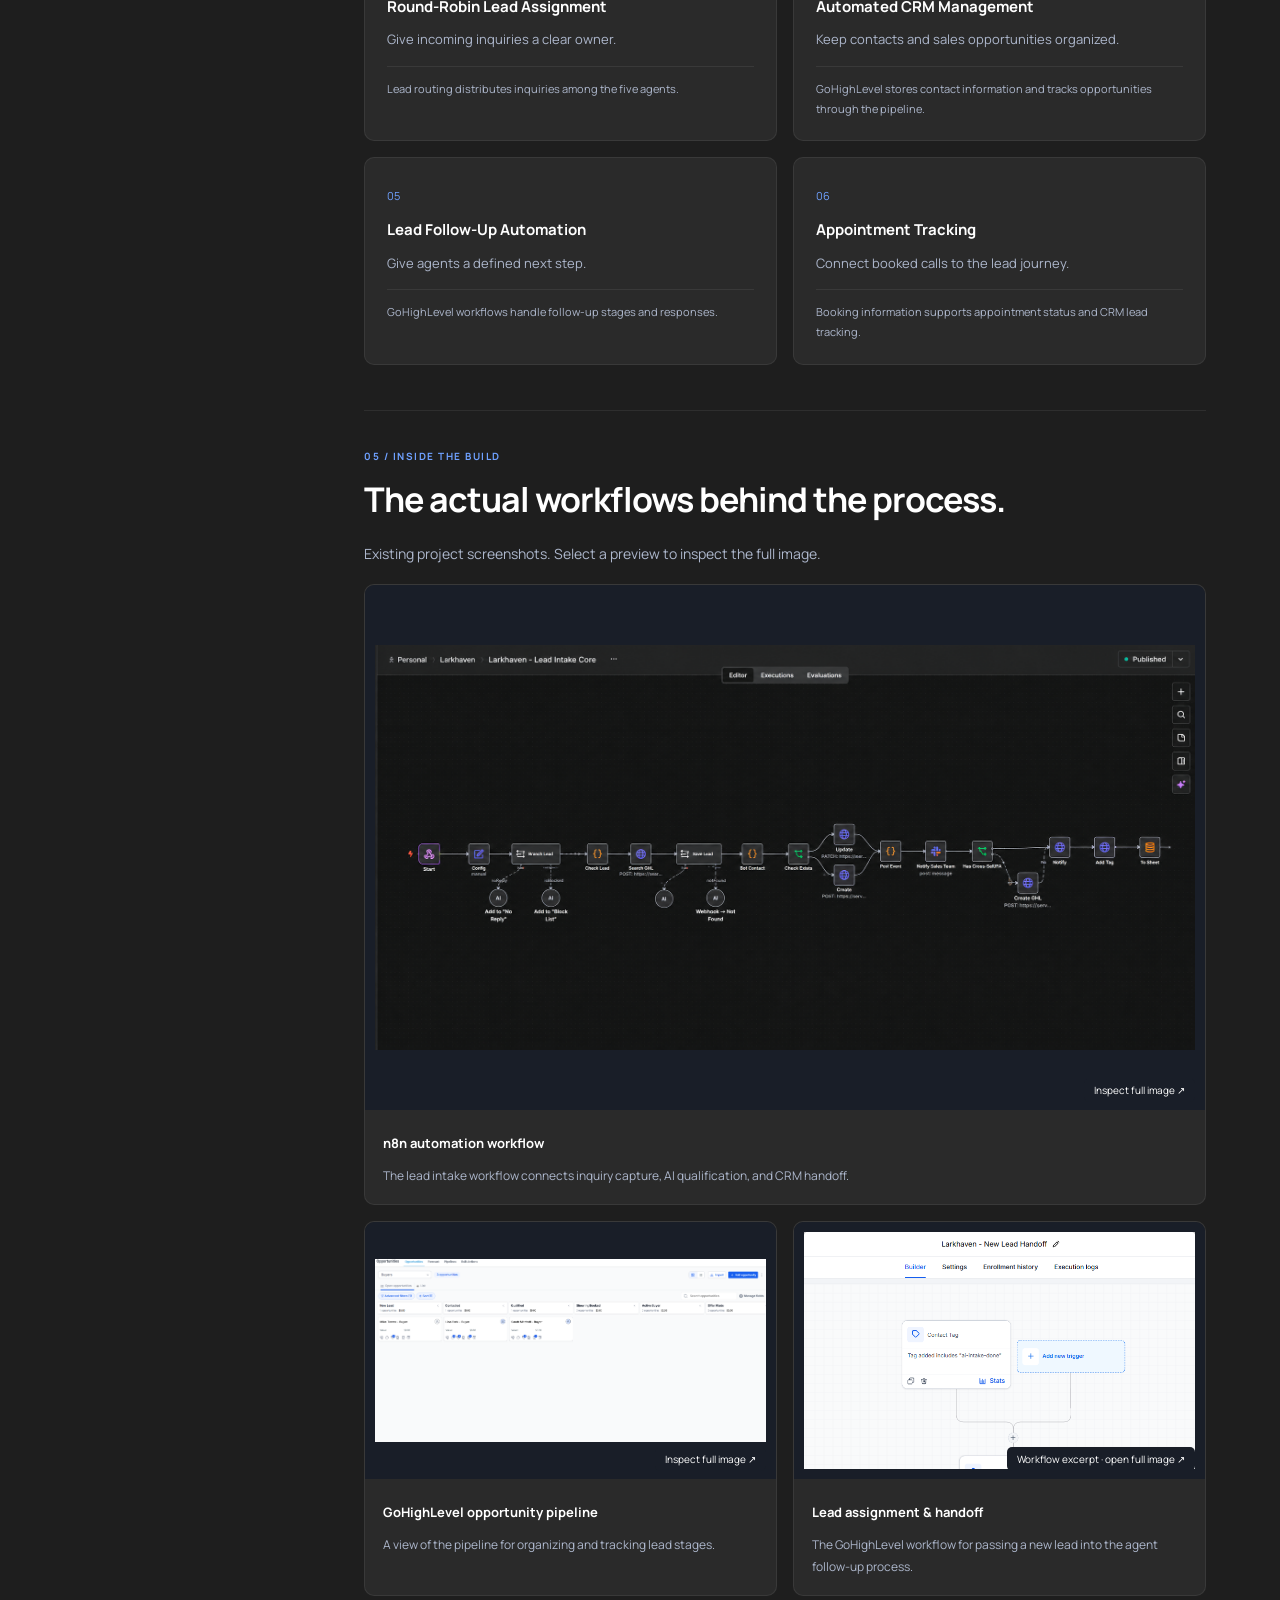
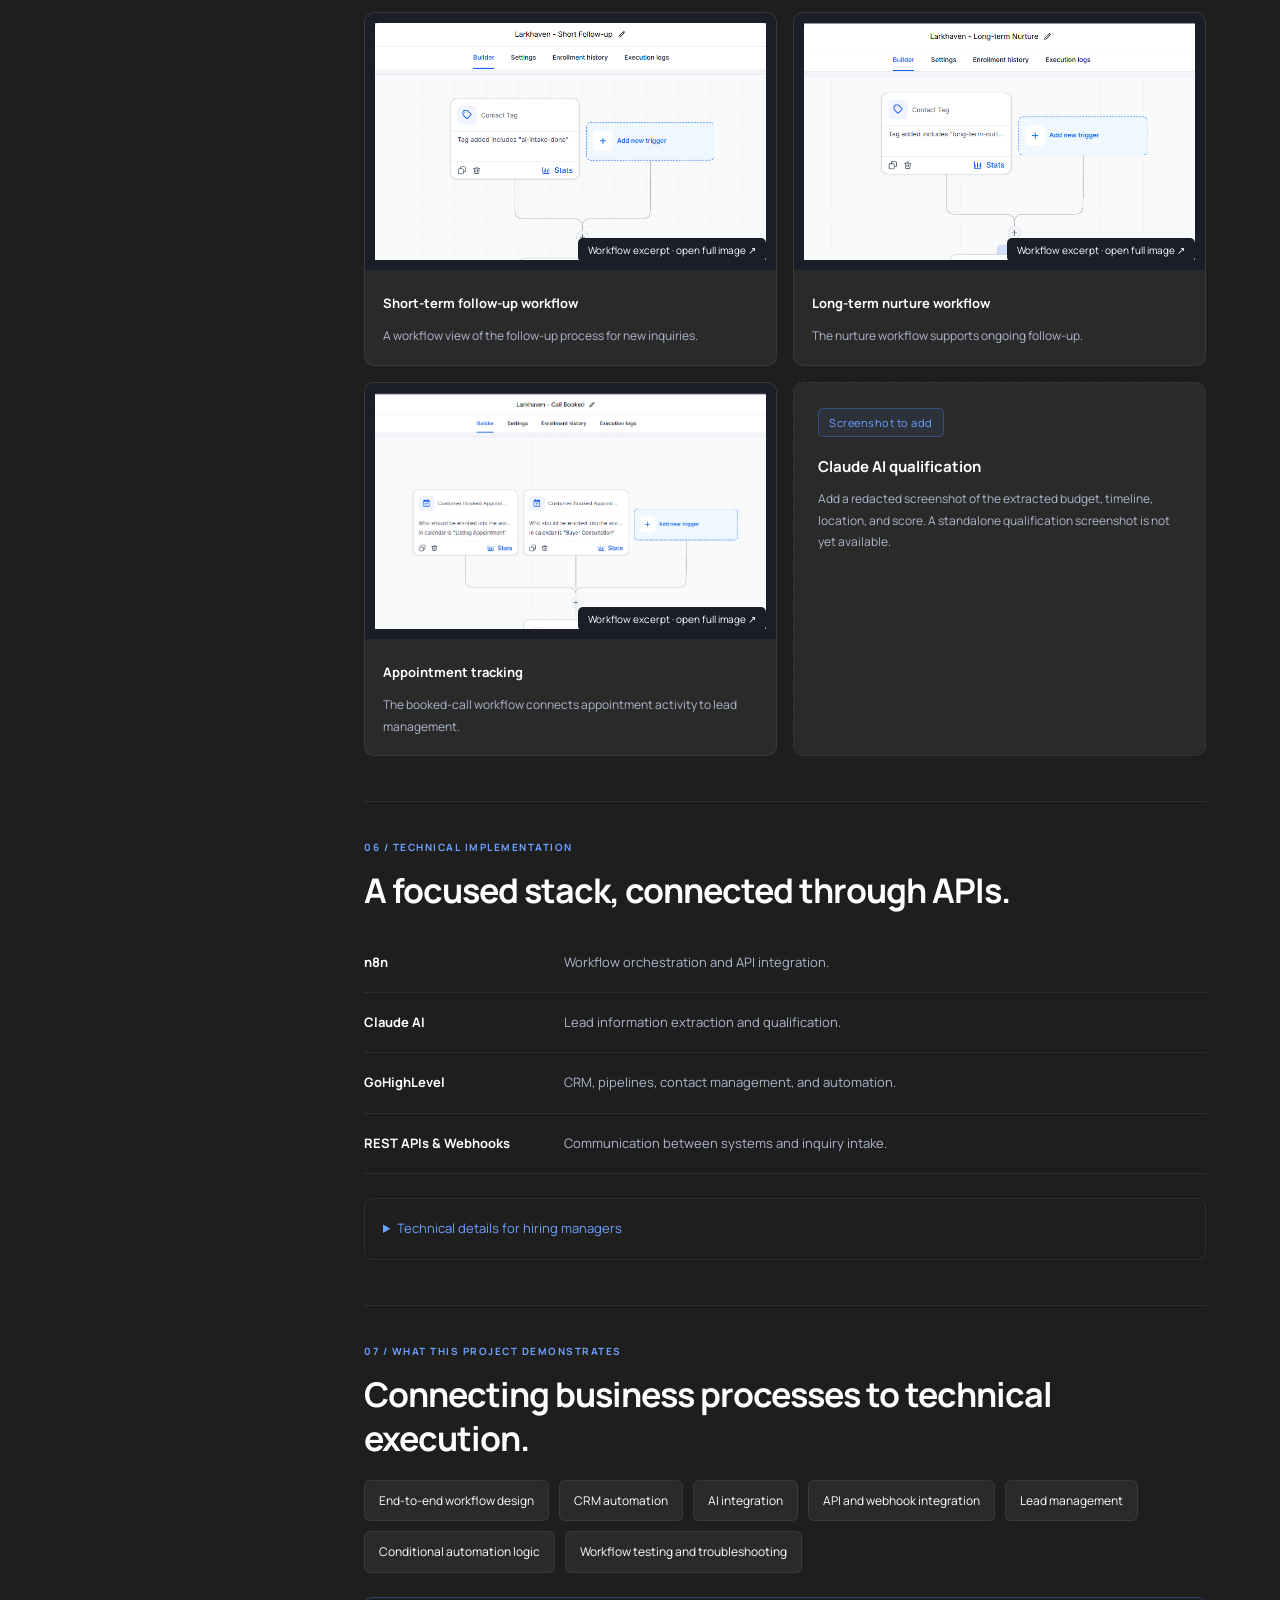
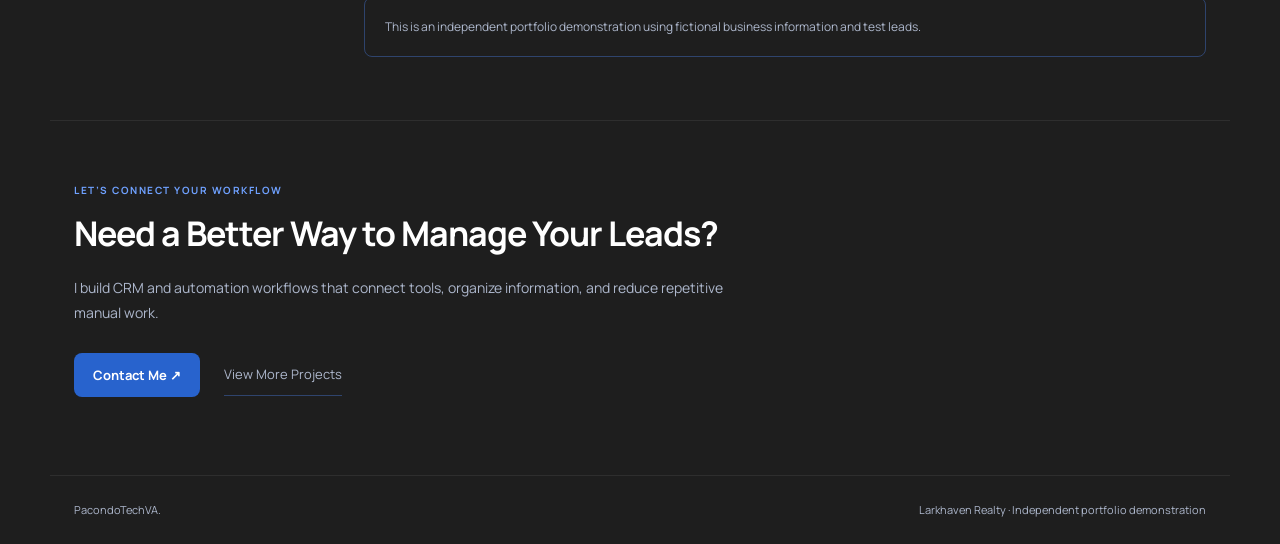
==== commit 7832d17c: "Add click-to-zoom for project gallery screenshots Clicking a project card's preview image (or pressi" ====
--- a/projects/larkhaven-realty/index.html
+++ b/projects/larkhaven-realty/index.html
@@ -8,9 +8,9 @@
 <meta property="og:description" content="Explore a fictional real estate lead management system built with n8n, Claude AI, and GoHighLevel.">
 <meta property="og:url" content="https://pacondotechva.me/projects/larkhaven-realty/">
 <meta property="og:image" content="https://pacondotechva.me/images/n8n/Lead%20Intake.png"><meta property="og:image:alt" content="Larkhaven Realty n8n lead intake workflow">
-<link rel="icon" href="../../images/webicon.png"><link rel="stylesheet" href="../../css/styles.css?v=20261124-contact-rows"><link rel="stylesheet" href="../../css/portfolio.css?v=20261124-summary-alignment">
+<link rel="icon" href="../../images/webicon.png"><link rel="stylesheet" href="../../css/styles.css?v=20261127-click-zoom"><link rel="stylesheet" href="../../css/portfolio.css?v=20261127-click-zoom">
 <link rel="preconnect" href="https://fonts.googleapis.com"><link rel="preconnect" href="https://fonts.gstatic.com" crossorigin><link href="https://fonts.googleapis.com/css2?family=Manrope:wght@400;500;600;700&display=swap" rel="stylesheet">
-<link rel="stylesheet" href="../../css/image-viewer.css?v=20261125-frame-zoom"><script src="../../js/image-viewer.js?v=20261125-frame-zoom" defer></script>
+<link rel="stylesheet" href="../../css/image-viewer.css?v=20261127-click-zoom"><script src="../../js/image-viewer.js?v=20261127-click-zoom" defer></script>
 <script src="../../js/case-study.js" defer></script></head>
 <body class="case-page"><a class="skip-link" href="#main">Skip to content</a>
 <nav class="case-nav" aria-label="Main navigation"><div class="container"><a class="nav-logo" href="../../index.html">PacondoTechVA.</a><div><a href="../../index.html#portfolio">Projects</a><a href="../../index.html#contact">Contact <span aria-hidden="true">↗</span></a></div></div></nav>
--- a/css/styles.css
+++ b/css/styles.css
@@ -102,7 +102,9 @@
 }
 .cursor-action::after { transform: rotate(90deg); }
 .custom-cursor[data-action="preview"] .cursor-action,
-.custom-cursor[data-action="close"] .cursor-action { opacity: 1; transform: none; }
+.custom-cursor[data-action="close"] .cursor-action,
+.custom-cursor[data-action="zoom-out"] .cursor-action { opacity: 1; transform: none; }
+.custom-cursor[data-action="zoom-out"] .cursor-action::after { opacity: 0; }
 .custom-cursor[data-action="close"] .cursor-action::before { transform: rotate(45deg); }
 .custom-cursor[data-action="close"] .cursor-action::after { transform: rotate(-45deg); }
 
--- a/css/portfolio.css
+++ b/css/portfolio.css
@@ -20,7 +20,8 @@
 .preview-viewport { width:100%;height:100%;overflow:auto;overscroll-behavior:contain;scrollbar-width:thin;scrollbar-color:var(--accent) var(--preview-bg); }
 .portfolio .preview-viewport img { width:100%;height:100%;object-fit:contain;transform:none;animation:preview-in .18s ease; }
 .portfolio .preview-viewport.is-tall img { width:100%;height:auto;object-fit:initial; }
-.preview-viewport.is-tall::before { content:'Scroll to inspect the full workflow';position:sticky;display:block;top:0;text-align:center;background:var(--preview-bg);color:var(--txt-2);font-size:10px;padding:5px;z-index:1; }
+.portfolio .preview-viewport img { cursor:zoom-in; }
+.preview-viewport.is-tall::before { content:'Scroll to inspect · click to zoom';position:sticky;display:block;top:0;text-align:center;background:var(--preview-bg);color:var(--txt-2);font-size:10px;padding:5px;z-index:1; }
 .preview-overview { height:100%;display:flex;flex-direction:column;justify-content:center;padding:24px; }
 .overview-kicker { color:var(--accent-h);font-size:9px;font-weight:700;letter-spacing:2px; }
 .preview-overview ol { display:grid;grid-template-columns:repeat(4,minmax(0,1fr));gap:16px;margin:24px 0;list-style:none; }
--- a/css/image-viewer.css
+++ b/css/image-viewer.css
@@ -14,6 +14,8 @@
 .viewer-stage { min-height:0;min-width:0;overflow:auto;background:var(--preview-bg);overscroll-behavior:contain; }
 .viewer-stage img { display:block;width:auto;height:auto;max-width:100%;max-height:100%;object-fit:contain;margin:auto; }
 .viewer-stage.is-zoomed img { max-width:none;max-height:none;margin:0 auto; }
+.viewer-stage img { cursor:zoom-in; }
+.viewer-stage.is-zoomed img { cursor:zoom-out; }
 .viewer-footer { border-top:1px solid var(--border); }
 .viewer-caption { font-size:12px;text-align:center;color:var(--txt-2); }
 .image-viewer :focus-visible { outline:3px solid var(--accent-h);outline-offset:-3px; }
